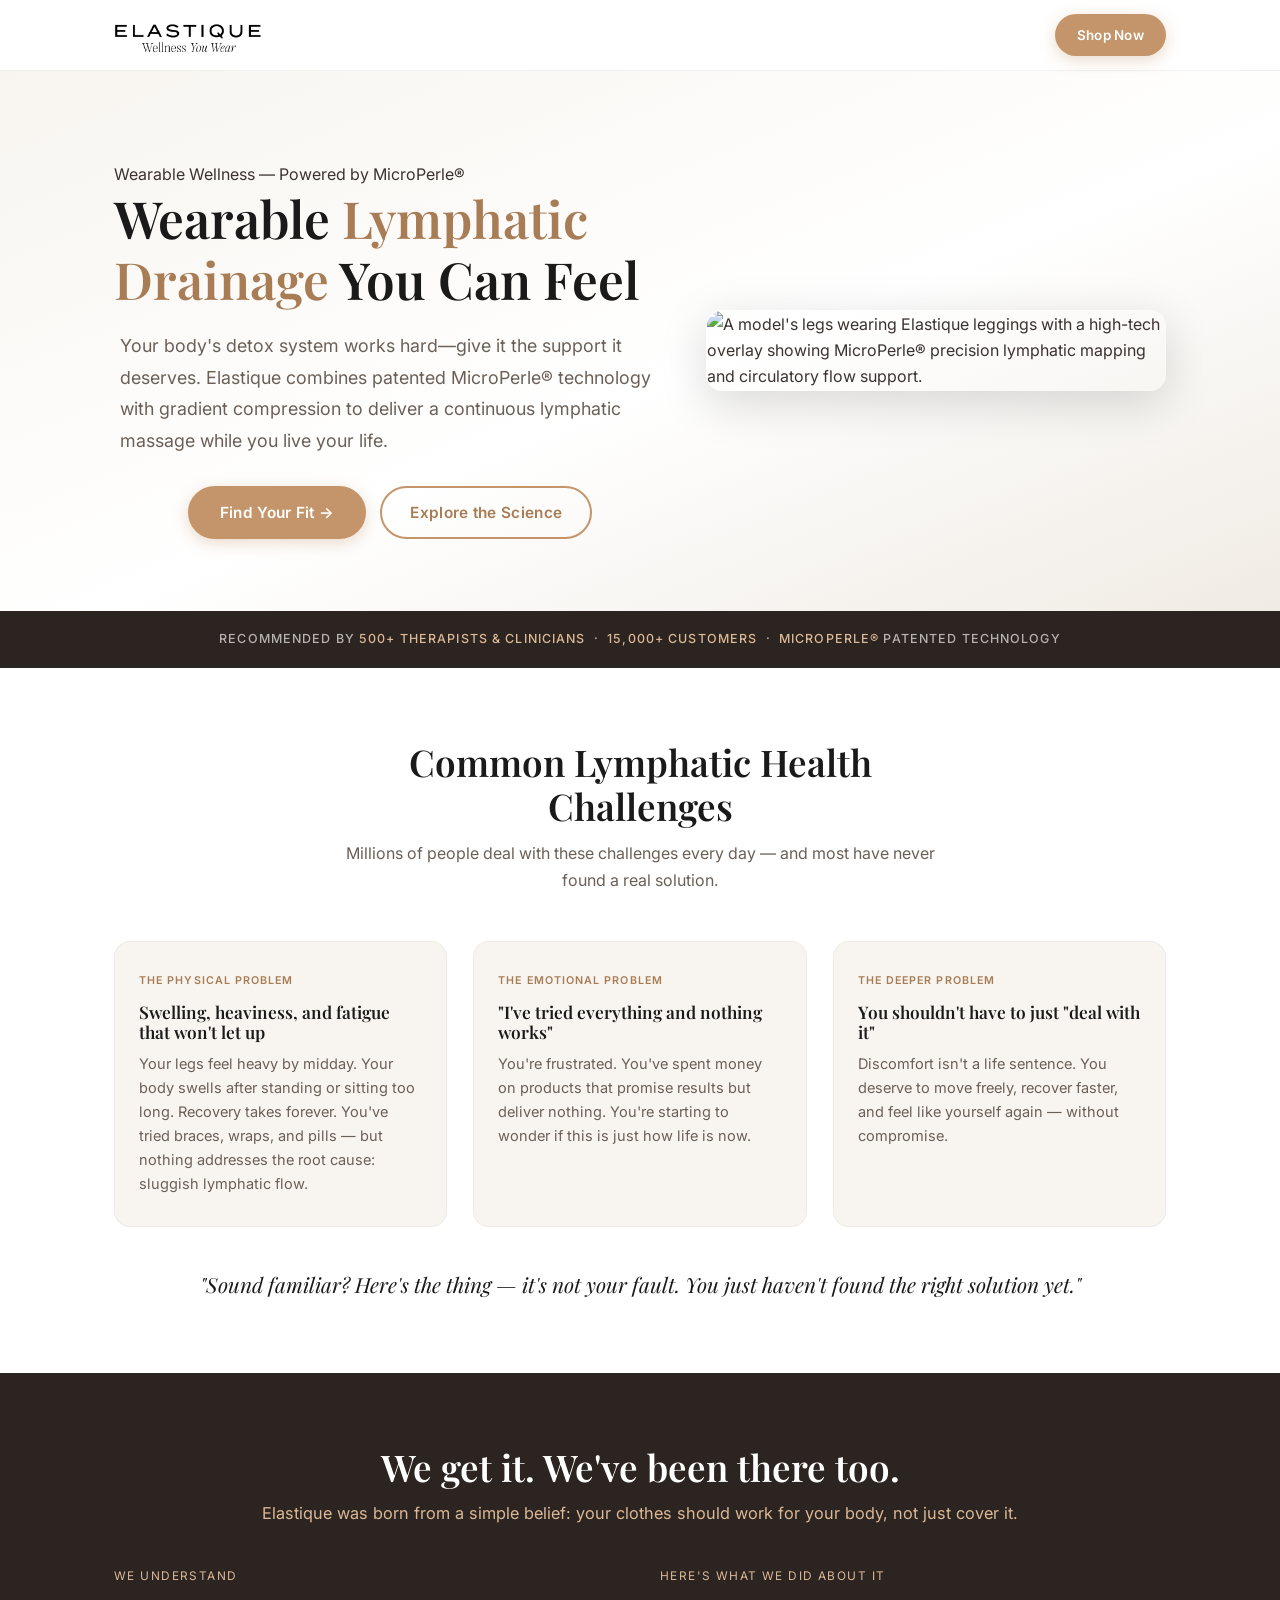
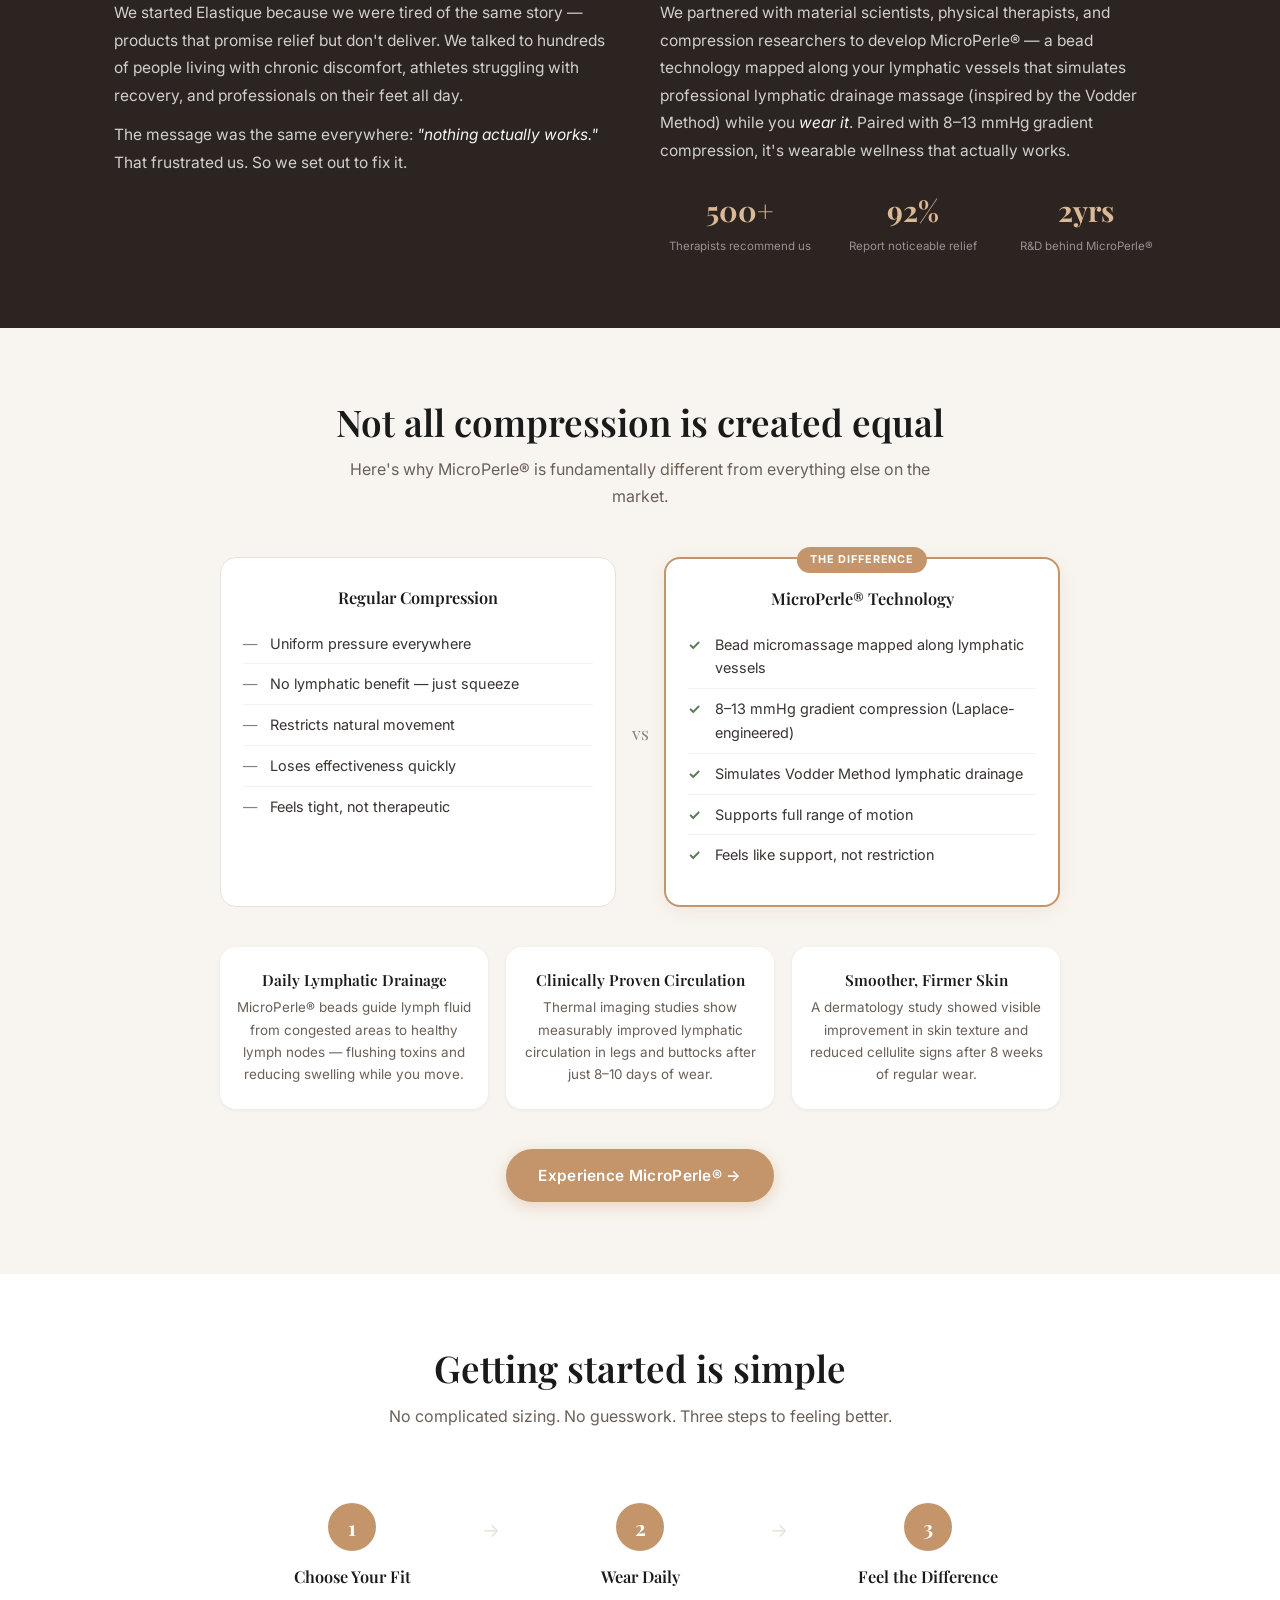
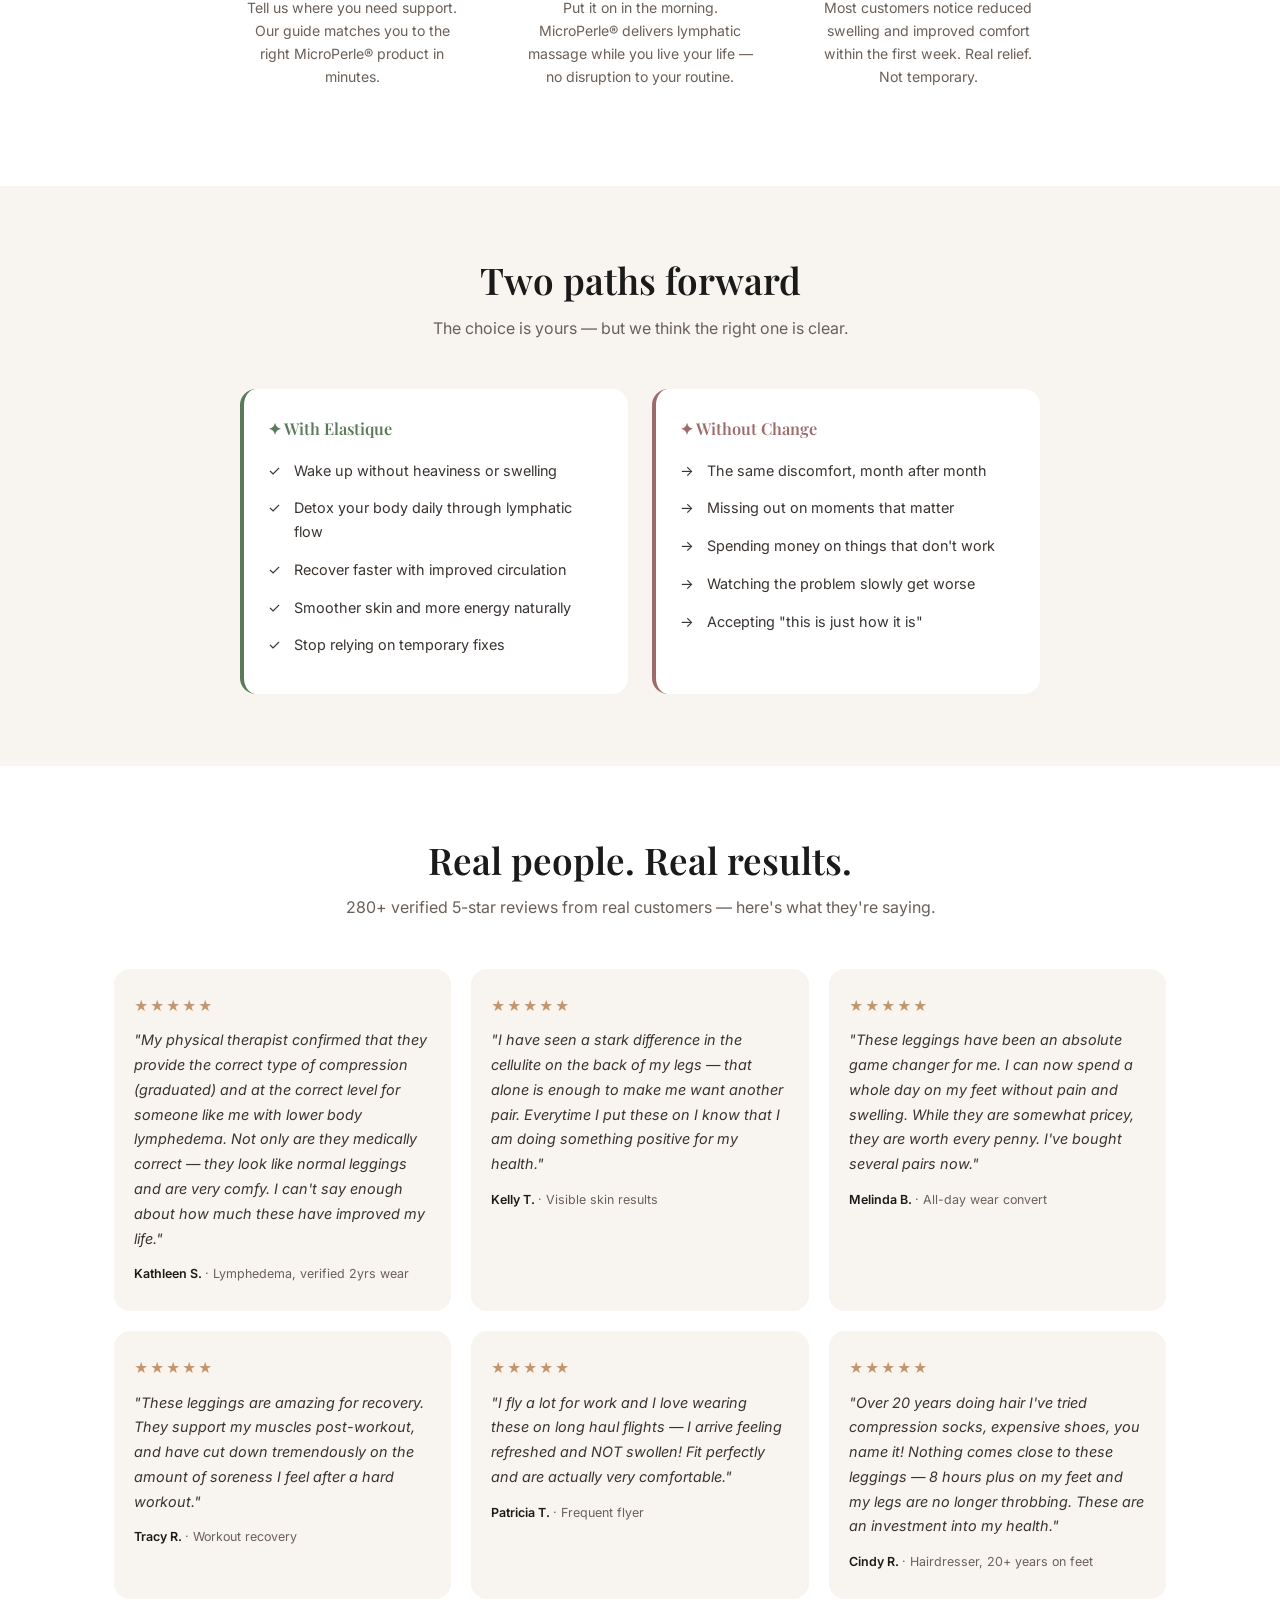
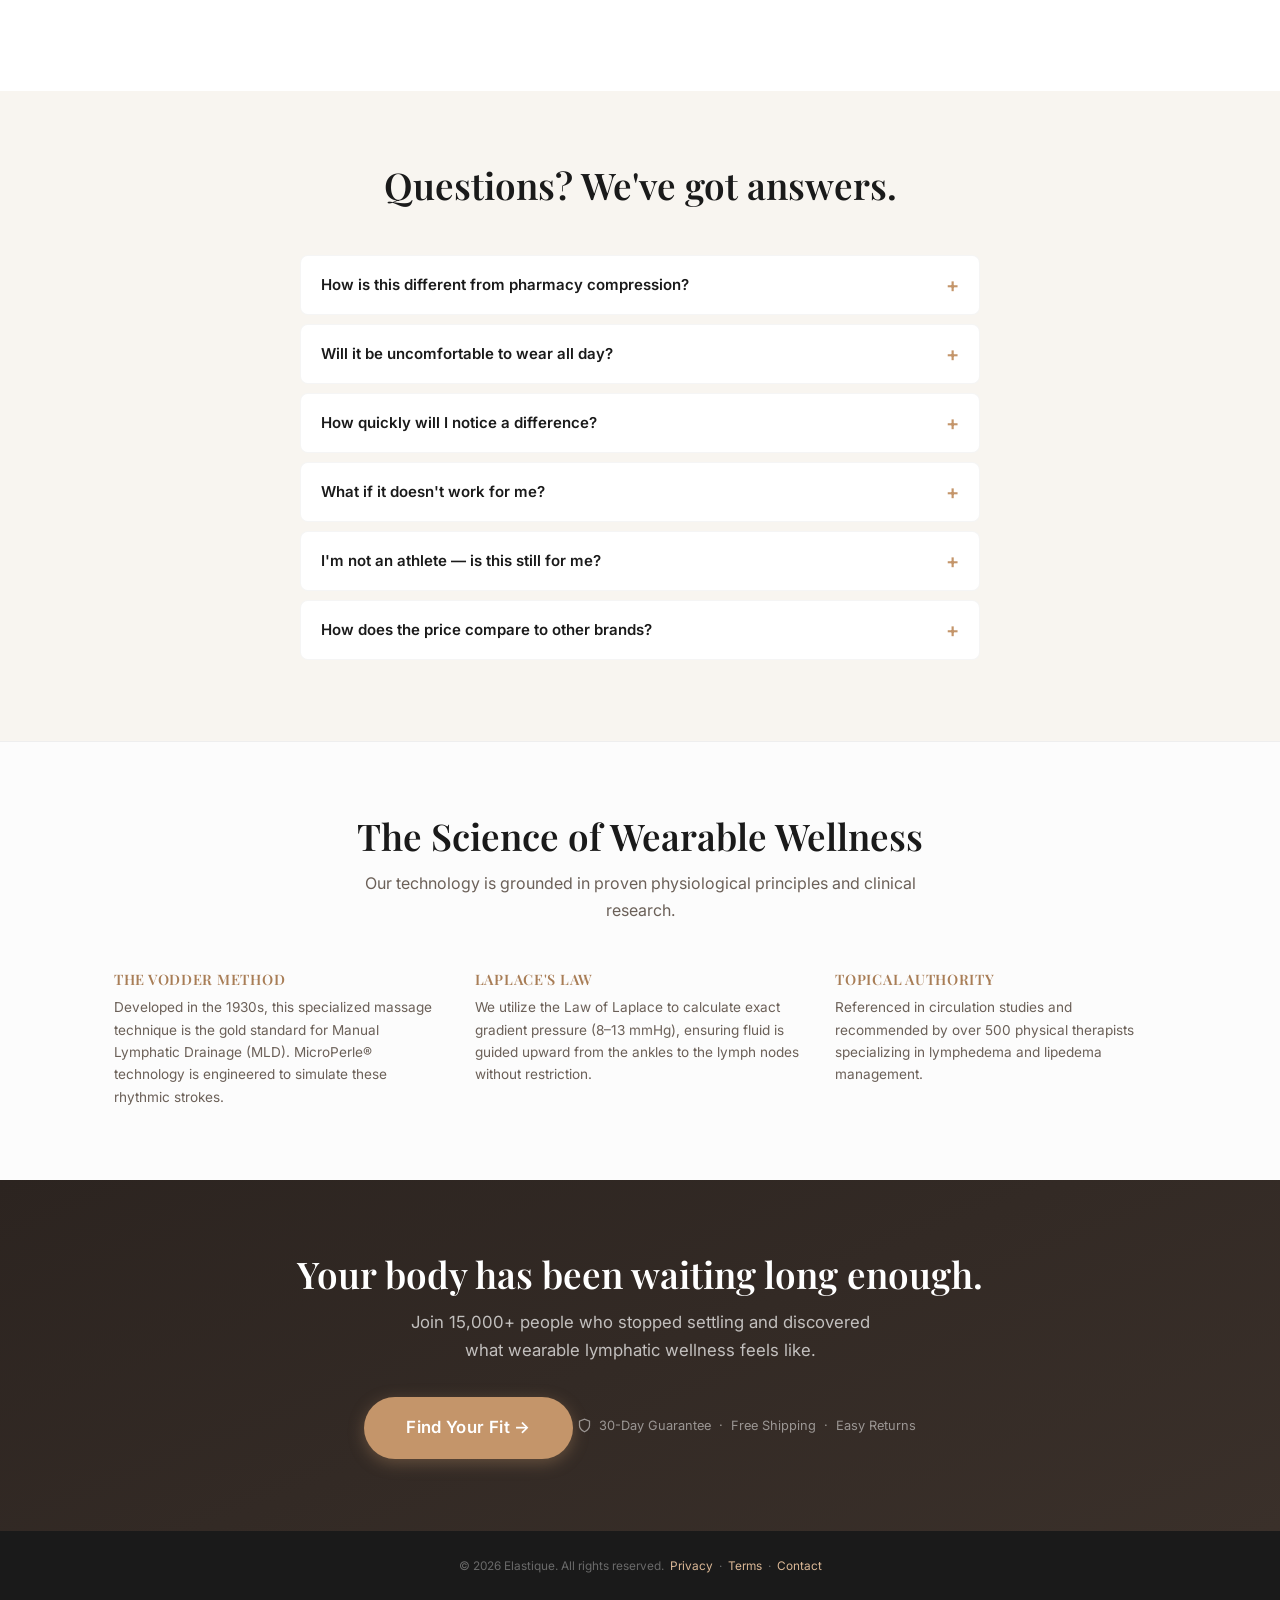
==== index.html @ 6d176461 "Initial commit — Elastique landing pages + cold traffic page" ====
<!DOCTYPE html>
<html lang="en">
<head>
    <meta charset="UTF-8">
    <meta name="viewport" content="width=device-width, initial-scale=1.0">
    <title>Elastique — Wearable Lymphatic Drainage Leggings | MicroPerle® Technology</title>
    <meta name="description" content="Discover Elastique's MicroPerle® technology. Patented lymphatic drainage leggings inspired by the Vodder Method. Clinically proven to reduce swelling, improve circulation, and smooth skin.">
    <meta name="keywords" content="lymphatic drainage leggings, MicroPerle technology, compression leggings for lymphedema, Vodder Method, gradient compression, wearable wellness">
    <link rel="canonical" href="https://elastiqueathletics.com">

    <!-- Open Graph / Facebook -->
    <meta property="og:type" content="website">
    <meta property="og:url" content="https://elastiqueathletics.com">
    <meta property="og:title" content="Elastique — Wearable Wellnes Powered by MicroPerle®">
    <meta property="og:description" content="Patented lymphatic drainage leggings clinically proven to reduce swelling and improve circulation.">
    <meta property="og:image" content="https://www.elastiqueathletics.com/cdn/shop/files/Logo_Final_Black_200x.png">

    <!-- Twitter -->
    <meta property="twitter:card" content="summary_large_image">
    <meta property="twitter:url" content="https://elastiqueathletics.com">
    <meta property="twitter:title" content="Elastique — Wearable Lymphatic Drainage Leggings">
    <meta property="twitter:description" content="Discover the science of MicroPerle® technology. Wearable recovery inspired by the Vodder Method.">

    <!-- AI/GEO Structured Data -->
    <script type="application/ld+json">
    {
      "@context": "https://schema.org",
      "@type": "Product",
      "name": "Elastique L'Original Leggings",
      "image": "https://www.elastiqueathletics.com/cdn/shop/files/Logo_Final_Black_200x.png",
      "description": "Premium lymphatic drainage leggings featuring patented MicroPerle® technology and gradient compression.",
      "brand": {
        "@type": "Brand",
        "name": "Elastique"
      },
      "aggregateRating": {
        "@type": "AggregateRating",
        "ratingValue": "5",
        "reviewCount": "280"
      },
      "offers": {
        "@type": "AggregateOffer",
        "priceCurrency": "USD",
        "lowPrice": "150",
        "highPrice": "285",
        "availability": "https://schema.org/InStock"
      }
    }
    </script>
    <script type="application/ld+json">
    {
      "@context": "https://schema.org",
      "@type": "FAQPage",
      "mainEntity": [{
        "@type": "Question",
        "name": "How is this different from pharmacy compression?",
        "acceptedAnswer": {
          "@type": "Answer",
          "text": "MicroPerle® uses patented bead technology mapped along lymphatic vessels, paired with 8–13 mmHg gradient compression engineered using the Laplace formula. It simulates professional lymphatic drainage massage (inspired by the Vodder Method)."
        }
      }, {
        "@type": "Question",
        "name": "Will it be uncomfortable to wear all day?",
        "acceptedAnswer": {
          "@type": "Answer",
          "text": "The opposite, actually. Most customers forget they're wearing it — until they take it off and notice the gentle 'kisses' left behind by the MicroPerle® beads."
        }
      }]
    }
    </script>
    <script type="application/ld+json">
    {
      "@context": "https://schema.org",
      "@type": "ImageObject",
      "contentUrl": "/Users/evanhopkins/.gemini/antigravity/brain/c9253b38-8b1f-448d-8643-42fd4c63e056/elastique_hero_legs_custom_overlay_1773612310078.png",
      "license": "https://elastiqueathletics.com/terms",
      "acquireLicensePage": "https://elastiqueathletics.com/shop",
      "description": "Visual mapping of Elastique MicroPerle® technology along lymphatic vessels for gradient compression and drainage massage.",
      "name": "MicroPerle Lymphatic Mapping Visualization"
    }
    </script>
    <script type="application/ld+json">
    {
      "@context": "https://schema.org",
      "@type": "Organization",
      "name": "Elastique",
      "url": "https://elastiqueathletics.com",
      "logo": "/Applications/Elastique Landing Pages/assets/elastique_official_logo.png",
      "sameAs": [
        "https://www.instagram.com/elastiqueathletics/",
        "https://www.facebook.com/elastiqueathletics/"
      ],
      "contactPoint": {
        "@type": "ContactPoint",
        "telephone": "+1-000-000-0000",
        "contactType": "customer service"
      }
    }
    </script>
    <link href="https://fonts.googleapis.com/css2?family=Inter:wght@400;500;600;700&family=Playfair+Display:wght@500;600;700&display=swap" rel="stylesheet">
    <style>
        :root {
            --black:#1a1a1a;--white:#fff;--cream:#f8f5f0;--warm-gray:#e8e2da;--mid-gray:#8c8279;
            --accent:#c4956a;--accent-dark:#a87d56;--accent-light:#dbb896;
            --deep:#2c2420;--success:#5a7a5a;--danger:#9e6b6b;
            --text:#3a3330;--text-light:#6b6058;
            --r:8px;--rl:16px;--t:0.3s cubic-bezier(.4,0,.2,1);
        }
        *{margin:0;padding:0;box-sizing:border-box;}
        html{scroll-behavior:smooth;}
        body{font-family:'Inter',-apple-system,sans-serif;color:var(--text);background:var(--white);line-height:1.65;-webkit-font-smoothing:antialiased;}
        h1,h2,h3,h4{font-family:'Playfair Display',Georgia,serif;font-weight:600;line-height:1.2;color:var(--black);}
        h1{font-size:clamp(1.9rem,4.5vw,3.2rem);}
        h2{font-size:clamp(1.45rem,3vw,2.3rem);}
        h3{font-size:clamp(1.05rem,2vw,1.3rem);}
        .container{max-width:1100px;margin:0 auto;padding:0 24px;}
        .section{padding:72px 0;}
        @media(max-width:768px){.section{padding:48px 0;}}
        .btn{display:inline-flex;align-items:center;gap:8px;padding:14px 32px;border:none;border-radius:50px;font-family:'Inter',sans-serif;font-size:.96rem;font-weight:600;cursor:pointer;transition:var(--t);text-decoration:none;letter-spacing:.02em;}
        .btn-primary{background:var(--accent);color:var(--white);box-shadow:0 4px 16px rgba(196,149,106,.35);}
        .btn-primary:hover{background:var(--accent-dark);transform:translateY(-2px);box-shadow:0 6px 24px rgba(196,149,106,.45);}
        .btn-outline{background:transparent;color:var(--accent-dark);border:2px solid var(--accent);padding:12px 28px;}
        .btn-outline:hover{background:var(--accent);color:var(--white);}

        /* NAV */
        .nav{position:sticky;top:0;z-index:100;background:rgba(255,255,255,.96);backdrop-filter:blur(12px);border-bottom:1px solid rgba(0,0,0,.06);padding:14px 0;transition:box-shadow var(--t);}
        .nav .container{display:flex;justify-content:space-between;align-items:center;}
        .logo{font-family:'Playfair Display',serif;font-weight:700;font-size:1.5rem;letter-spacing:-0.02em;color:var(--black);text-decoration:none;}
        .logo img{height:32px;width:auto;vertical-align:middle;}

        /* HERO */
        .hero{padding:90px 0 72px;background:linear-gradient(158deg,var(--cream) 0%,var(--white) 55%,#f0ebe4 100%);text-align:left;overflow:hidden;position:relative;}
        .hero-grid{display:grid;grid-template-columns:1.2fr 1fr;gap:40px;align-items:center;}
        @media(max-width:992px){
            .hero{text-align:center;}
            .hero-grid{grid-template-columns:1fr;}
            .hero-img{order:-1;}
        }
        .hero-img img{width:100%;max-width:540px;border-radius:var(--rl);box-shadow:0 12px 48px rgba(0,0,0,.15);border:1px solid rgba(255,255,255,.2);}
        .hero h1{margin-bottom:20px;max-width:100%;}
        .hero h1 em{font-style:normal;color:var(--accent-dark);}
        .hero-sub{font-size:1.12rem;color:var(--text-light);max-width:540px;margin:0 auto 30px;line-height:1.75;}
        .hero-ctas{display:flex;gap:14px;justify-content:center;flex-wrap:wrap;}

        /* TRUST */
        .trust{padding:18px 0;background:var(--deep);text-align:center;}
        .trust p{color:rgba(255,255,255,.65);font-size:.78rem;letter-spacing:.09em;text-transform:uppercase;font-weight:500;}
        .trust span{color:var(--accent-light);}

        /* SECTION HEADER */
        .sh{text-align:center;max-width:620px;margin:0 auto 48px;}
        .sh h2{margin-bottom:12px;}
        .sh p{color:var(--text-light);}

        /* PROBLEMS */
        .problems{background:var(--white);}
        .problem-grid{display:grid;grid-template-columns:repeat(3,1fr);gap:26px;}
        @media(max-width:768px){.problem-grid{grid-template-columns:1fr;}}
        .pc{padding:30px 24px;border-radius:var(--rl);background:var(--cream);border:1px solid rgba(0,0,0,.04);transition:var(--t);}
        .pc:hover{transform:translateY(-4px);box-shadow:0 6px 24px rgba(0,0,0,.08);}
        .p-label{font-size:.67rem;font-weight:600;text-transform:uppercase;letter-spacing:.1em;color:var(--accent-dark);margin-bottom:12px;display:block;}
        .p-icon{width:50px;height:50px;border-radius:50%;background:rgba(196,149,106,.12);display:flex;align-items:center;justify-content:center;font-size:1.3rem;margin-bottom:16px;}
        .pc h3{margin-bottom:9px;font-size:1.08rem;}
        .pc p{font-size:.91rem;color:var(--text-light);}
        .sf{text-align:center;padding-top:40px;}
        .sf p{font-family:'Playfair Display',serif;font-size:1.3rem;font-style:italic;color:var(--black);}

        /* GUIDE */
        .guide{background:var(--deep);}
        .guide h2{color:var(--white);text-align:center;margin-bottom:10px;}
        .guide-sub{text-align:center;color:var(--accent-light);font-size:1.02rem;margin-bottom:40px;}
        .guide-grid{display:grid;grid-template-columns:1fr 1fr;gap:40px;align-items:start;}
        @media(max-width:768px){.guide-grid{grid-template-columns:1fr;gap:24px;}}
        .g-label{font-size:.74rem;text-transform:uppercase;letter-spacing:.12em;color:var(--accent-light);margin-bottom:13px;display:block;}
        .guide-grid p{color:rgba(255,255,255,.78);font-size:.97rem;line-height:1.78;}
        .guide-grid p+p{margin-top:12px;}
        .stats{display:grid;grid-template-columns:repeat(3,1fr);gap:14px;margin-top:22px;}
        .stat{text-align:center;}
        .stat .num{font-family:'Playfair Display',serif;font-size:1.8rem;font-weight:700;color:var(--accent-light);}
        .stat .lbl{font-size:.72rem;color:rgba(255,255,255,.5);margin-top:3px;}

        /* MICROPERLE */
        .microperle{background:var(--cream);}
        .cw{display:grid;grid-template-columns:1fr 48px 1fr;max-width:840px;margin:0 auto 40px;align-items:stretch;}
        @media(max-width:768px){.cw{grid-template-columns:1fr;gap:14px;}}
        .cc{padding:30px 22px;border-radius:var(--rl);}
        .cc-reg{background:var(--white);border:1px solid var(--warm-gray);}
        .cc-mp{background:var(--white);border:2px solid var(--accent);box-shadow:0 4px 20px rgba(196,149,106,.15);position:relative;}
        .badge{position:absolute;top:-12px;left:50%;transform:translateX(-50%);background:var(--accent);color:var(--white);font-size:.68rem;font-weight:700;padding:4px 13px;border-radius:50px;text-transform:uppercase;letter-spacing:.08em;white-space:nowrap;}
        .cc h3{text-align:center;margin-bottom:16px;font-size:1.02rem;}
        .cc ul{list-style:none;}
        .cc li{padding:8px 0;font-size:.9rem;display:flex;gap:9px;align-items:flex-start;border-bottom:1px solid rgba(0,0,0,.05);}
        .cc li:last-child{border-bottom:none;}
        .ci{flex-shrink:0;width:18px;}
        .cc-reg .ci{color:var(--mid-gray);}
        .cc-mp .ci{color:var(--success);font-weight:700;}
        .cvs{display:flex;align-items:center;justify-content:center;font-family:'Playfair Display',serif;font-size:1.1rem;color:var(--mid-gray);}
        .bg{display:grid;grid-template-columns:repeat(3,1fr);gap:18px;max-width:840px;margin:0 auto;}
        @media(max-width:768px){.bg{grid-template-columns:1fr;}}
        .bcard{text-align:center;padding:24px 16px;background:var(--white);border-radius:var(--rl);box-shadow:0 1px 4px rgba(0,0,0,.06);}
        .bcard .bi{font-size:1.8rem;margin-bottom:11px;}
        .bcard h4{font-size:.96rem;margin-bottom:7px;}
        .bcard p{font-size:.84rem;color:var(--text-light);}
        .mp-cta{text-align:center;margin-top:40px;}

        /* PLAN */
        .plan{background:var(--white);}
        .steps{display:grid;grid-template-columns:repeat(3,1fr);gap:24px;max-width:840px;margin:0 auto;}
        @media(max-width:768px){.steps{grid-template-columns:1fr;}}
        .step{text-align:center;padding:26px 18px;position:relative;}
        .sn{width:48px;height:48px;border-radius:50%;background:var(--accent);color:var(--white);display:inline-flex;align-items:center;justify-content:center;font-family:'Playfair Display',serif;font-size:1.3rem;font-weight:700;margin-bottom:16px;}
        .step h3{margin-bottom:9px;font-size:1.02rem;}
        .step p{font-size:.88rem;color:var(--text-light);}
        .step:not(:last-child)::after{content:'→';position:absolute;right:-16px;top:38px;font-size:1.2rem;color:var(--warm-gray);}
        @media(max-width:768px){.step::after{display:none!important;}}

        /* STAKES */
        .stakes{background:var(--cream);}
        .sg{display:grid;grid-template-columns:1fr 1fr;gap:24px;max-width:800px;margin:0 auto;}
        @media(max-width:768px){.sg{grid-template-columns:1fr;}}
        .scard{padding:30px 24px;border-radius:var(--rl);background:var(--white);}
        .sw{border-left:4px solid var(--success);}
        .sl{border-left:4px solid var(--danger);}
        .scard h3{font-size:1.02rem;margin-bottom:13px;}
        .sw h3{color:var(--success);}
        .sl h3{color:var(--danger);}
        .scard ul{list-style:none;}
        .scard li{padding:7px 0;font-size:.9rem;display:flex;gap:9px;align-items:flex-start;}

        /* TESTIMONIALS */
        .testimonials{background:var(--white);}
        .tg{display:grid;grid-template-columns:repeat(3,1fr);gap:20px;margin-bottom:20px;}
        @media(max-width:768px){.tg{grid-template-columns:1fr;}}
        .tc{padding:26px 20px;background:var(--cream);border-radius:var(--rl);}
        .stars{color:var(--accent);font-size:.86rem;letter-spacing:2px;margin-bottom:11px;}
        .tc blockquote{font-size:.9rem;font-style:italic;color:var(--text);line-height:1.72;margin-bottom:13px;}
        .ta{font-size:.78rem;font-weight:600;color:var(--black);}
        .ta span{font-weight:400;color:var(--text-light);}

        /* FAQ */
        .faq{background:var(--cream);}
        .faq-list{max-width:680px;margin:0 auto;}
        .fi{background:var(--white);border-radius:var(--r);margin-bottom:9px;overflow:hidden;border:1px solid rgba(0,0,0,.04);}
        .fq{width:100%;padding:17px 20px;display:flex;justify-content:space-between;align-items:center;background:none;border:none;font-family:'Inter',sans-serif;font-size:.94rem;font-weight:600;color:var(--black);cursor:pointer;text-align:left;gap:12px;}
        .fq:hover{color:var(--accent-dark);}
        .ft{font-size:1.25rem;color:var(--accent);transition:var(--t);flex-shrink:0;}
        .fa{max-height:0;overflow:hidden;transition:max-height .35s ease;}
        .fai{padding:0 20px 16px;font-size:.9rem;color:var(--text-light);line-height:1.72;}
        .fi.open .fa{max-height:260px;}
        .fi.open .ft{transform:rotate(45deg);}

        /* FINAL CTA */
        .final{background:linear-gradient(158deg,var(--deep) 0%,#3a302a 100%);text-align:center;padding:72px 0;}
        .final h2{color:var(--white);margin-bottom:13px;}
        .final-sub{color:rgba(255,255,255,.7);font-size:1.05rem;max-width:480px;margin:0 auto 30px;}
        .guarantee{margin-top:20px;display:inline-flex;align-items:center;gap:7px;font-size:.8rem;color:rgba(255,255,255,.5);}

        /* FOOTER */
        footer{background:var(--black);color:rgba(255,255,255,.35);padding:26px 0;text-align:center;font-size:.74rem;}
        footer a{color:var(--accent-light);text-decoration:none;}

        /* FADE */
        .fade{opacity:0;transform:translateY(20px);transition:opacity .6s ease,transform .6s ease;}
        .fade.visible{opacity:1;transform:translateY(0);}
    </style>
</head>
<body>

<!-- NAV -->
<nav class="nav">
    <div class="container">
        <a href="#hero" class="logo"><img src="assets/elastique_official_logo.png" alt="Elastique Logo"></a>
        <a href="#shop" class="btn btn-primary" style="padding:10px 22px;font-size:.84rem;">Shop Now</a>
    </div>
</nav>

<!-- HERO -->
<section class="hero" id="hero">
    <div class="container hero-grid">
        <div class="hero-content">
            <span class="eyebrow fade">Wearable Wellness — Powered by MicroPerle®</span>
            <h1 class="fade">Wearable <em>Lymphatic Drainage</em> You Can Feel</h1>
            <p class="hero-sub fade">Your body's detox system works hard—give it the support it deserves. Elastique combines patented MicroPerle® technology with gradient compression to deliver a continuous lymphatic massage while you live your life.</p>
            <div class="hero-ctas fade">
                <a href="#shop" class="btn btn-primary" aria-label="Shop Lymphatic Drainage Leggings">Find Your Fit &rarr;</a>
                <a href="#guide" class="btn btn-outline">Explore the Science</a>
            </div>
        </div>
        <div class="hero-img fade">
            <img src="/Users/evanhopkins/.gemini/antigravity/brain/c9253b38-8b1f-448d-8643-42fd4c63e056/elastique_hero_legs_custom_overlay_1773612310078.png" alt="A model's legs wearing Elastique leggings with a high-tech overlay showing MicroPerle® precision lymphatic mapping and circulatory flow support.">
        </div>
    </div>
</section>

<!-- TRUST STRIP -->
<div class="trust">
    <div class="container">
        <p>Recommended by <span>500+ therapists &amp; clinicians</span> &nbsp;·&nbsp; <span>15,000+ customers</span> &nbsp;·&nbsp; <span>MicroPerle®</span> patented technology</p>
    </div>
</div>

<!-- PROBLEMS -->
<section class="problems section" id="problems">
    <div class="container">
        <div class="sh fade">
            <h2>Common Lymphatic Health Challenges</h2>
            <p>Millions of people deal with these challenges every day — and most have never found a real solution.</p>
        </div>
        <div class="problem-grid">
            <div class="pc fade">
                <span class="p-label">The Physical Problem</span>

                <h3>Swelling, heaviness, and fatigue that won't let up</h3>
                <p>Your legs feel heavy by midday. Your body swells after standing or sitting too long. Recovery takes forever. You've tried braces, wraps, and pills — but nothing addresses the root cause: sluggish lymphatic flow.</p>
            </div>
            <div class="pc fade">
                <span class="p-label">The Emotional Problem</span>

                <h3>"I've tried everything and nothing works"</h3>
                <p>You're frustrated. You've spent money on products that promise results but deliver nothing. You're starting to wonder if this is just how life is now.</p>
            </div>
            <div class="pc fade">
                <span class="p-label">The Deeper Problem</span>

                <h3>You shouldn't have to just "deal with it"</h3>
                <p>Discomfort isn't a life sentence. You deserve to move freely, recover faster, and feel like yourself again — without compromise.</p>
            </div>
        </div>
        <div class="sf fade">
            <p>"Sound familiar? Here's the thing — it's not your fault. You just haven't found the right solution yet."</p>
        </div>
    </div>
</section>

<!-- GUIDE -->
<section class="guide section" id="guide">
    <div class="container">
        <h2>We get it. We've been there too.</h2>
        <p class="guide-sub">Elastique was born from a simple belief: your clothes should work for your body, not just cover it.</p>
        <div class="guide-grid">
            <div class="fade">
                <span class="g-label">We understand</span>
                <p>We started Elastique because we were tired of the same story — products that promise relief but don't deliver. We talked to hundreds of people living with chronic discomfort, athletes struggling with recovery, and professionals on their feet all day.</p>
                <p>The message was the same everywhere: <em style="color:rgba(255,255,255,.95)">"nothing actually works."</em> That frustrated us. So we set out to fix it.</p>
            </div>
            <div class="fade">
                <span class="g-label">Here's what we did about it</span>
                <p>We partnered with material scientists, physical therapists, and compression researchers to develop MicroPerle® — a bead technology mapped along your lymphatic vessels that simulates professional lymphatic drainage massage (inspired by the Vodder Method) while you <em style="color:rgba(255,255,255,.95)">wear it</em>. Paired with 8–13 mmHg gradient compression, it's wearable wellness that actually works.</p>
                <div class="stats">
                    <div class="stat"><div class="num">500+</div><div class="lbl">Therapists recommend us</div></div>
                    <div class="stat"><div class="num">92%</div><div class="lbl">Report noticeable relief</div></div>
                    <div class="stat"><div class="num">2yrs</div><div class="lbl">R&amp;D behind MicroPerle®</div></div>
                </div>
            </div>
        </div>
    </div>
</section>

<!-- MICROPERLE -->
<section class="microperle section" id="microperle">
    <div class="container">
        <div class="sh fade">
            <h2>Not all compression is created equal</h2>
            <p>Here's why MicroPerle® is fundamentally different from everything else on the market.</p>
        </div>
        <div class="cw fade">
            <div class="cc cc-reg">
                <h3>Regular Compression</h3>
                <ul>
                    <li><span class="ci">—</span>Uniform pressure everywhere</li>
                    <li><span class="ci">—</span>No lymphatic benefit — just squeeze</li>
                    <li><span class="ci">—</span>Restricts natural movement</li>
                    <li><span class="ci">—</span>Loses effectiveness quickly</li>
                    <li><span class="ci">—</span>Feels tight, not therapeutic</li>
                </ul>
            </div>
            <div class="cvs">vs</div>
            <div class="cc cc-mp">
                <div class="badge">The Difference</div>
                <h3>MicroPerle® Technology</h3>
                <ul>
                    <li><span class="ci">✓</span>Bead micromassage mapped along lymphatic vessels</li>
                    <li><span class="ci">✓</span>8–13 mmHg gradient compression (Laplace-engineered)</li>
                    <li><span class="ci">✓</span>Simulates Vodder Method lymphatic drainage</li>
                    <li><span class="ci">✓</span>Supports full range of motion</li>
                    <li><span class="ci">✓</span>Feels like support, not restriction</li>
                </ul>
            </div>
        </div>
        <div class="bg fade">
            <div class="bcard">

                <h4>Daily Lymphatic Drainage</h4>
                <p>MicroPerle® beads guide lymph fluid from congested areas to healthy lymph nodes — flushing toxins and reducing swelling while you move.</p>
            </div>
            <div class="bcard">

                <h4>Clinically Proven Circulation</h4>
                <p>Thermal imaging studies show measurably improved lymphatic circulation in legs and buttocks after just 8–10 days of wear.</p>
            </div>
            <div class="bcard">

                <h4>Smoother, Firmer Skin</h4>
                <p>A dermatology study showed visible improvement in skin texture and reduced cellulite signs after 8 weeks of regular wear.</p>
            </div>
        </div>
        <div class="mp-cta fade">
            <a href="#shop" class="btn btn-primary">Experience MicroPerle® &rarr;</a>
        </div>
    </div>
</section>

<!-- PLAN -->
<section class="plan section" id="plan">
    <div class="container">
        <div class="sh fade">
            <h2>Getting started is simple</h2>
            <p>No complicated sizing. No guesswork. Three steps to feeling better.</p>
        </div>
        <div class="steps fade">
            <div class="step">
                <div class="sn">1</div>
                <h3>Choose Your Fit</h3>
                <p>Tell us where you need support. Our guide matches you to the right MicroPerle® product in minutes.</p>
            </div>
            <div class="step">
                <div class="sn">2</div>
                <h3>Wear Daily</h3>
                <p>Put it on in the morning. MicroPerle® delivers lymphatic massage while you live your life — no disruption to your routine.</p>
            </div>
            <div class="step">
                <div class="sn">3</div>
                <h3>Feel the Difference</h3>
                <p>Most customers notice reduced swelling and improved comfort within the first week. Real relief. Not temporary.</p>
            </div>
        </div>
    </div>
</section>

<!-- STAKES -->
<section class="stakes section" id="stakes">
    <div class="container">
        <div class="sh fade">
            <h2>Two paths forward</h2>
            <p>The choice is yours — but we think the right one is clear.</p>
        </div>
        <div class="sg fade">
            <div class="scard sw">
                <h3>✦ With Elastique</h3>
                <ul>
                    <li><span>✓&nbsp;</span>Wake up without heaviness or swelling</li>
                    <li><span>✓&nbsp;</span>Detox your body daily through lymphatic flow</li>
                    <li><span>✓&nbsp;</span>Recover faster with improved circulation</li>
                    <li><span>✓&nbsp;</span>Smoother skin and more energy naturally</li>
                    <li><span>✓&nbsp;</span>Stop relying on temporary fixes</li>
                </ul>
            </div>
            <div class="scard sl">
                <h3>✦ Without Change</h3>
                <ul>
                    <li><span>→&nbsp;</span>The same discomfort, month after month</li>
                    <li><span>→&nbsp;</span>Missing out on moments that matter</li>
                    <li><span>→&nbsp;</span>Spending money on things that don't work</li>
                    <li><span>→&nbsp;</span>Watching the problem slowly get worse</li>
                    <li><span>→&nbsp;</span>Accepting "this is just how it is"</li>
                </ul>
            </div>
        </div>
    </div>
</section>

<!-- TESTIMONIALS -->
<section class="testimonials section" id="reviews">
    <div class="container">
        <div class="sh fade">
            <h2>Real people. Real results.</h2>
            <p>280+ verified 5-star reviews from real customers — here's what they're saying.</p>
        </div>
        <div class="tg fade">
            <div class="tc">
                <div class="stars">★★★★★</div>
                <blockquote>"My physical therapist confirmed that they provide the correct type of compression (graduated) and at the correct level for someone like me with lower body lymphedema. Not only are they medically correct — they look like normal leggings and are very comfy. I can't say enough about how much these have improved my life."</blockquote>
                <div class="ta">Kathleen S. <span>· Lymphedema, verified 2yrs wear</span></div>
            </div>
            <div class="tc">
                <div class="stars">★★★★★</div>
                <blockquote>"I have seen a stark difference in the cellulite on the back of my legs — that alone is enough to make me want another pair. Everytime I put these on I know that I am doing something positive for my health."</blockquote>
                <div class="ta">Kelly T. <span>· Visible skin results</span></div>
            </div>
            <div class="tc">
                <div class="stars">★★★★★</div>
                <blockquote>"These leggings have been an absolute game changer for me. I can now spend a whole day on my feet without pain and swelling. While they are somewhat pricey, they are worth every penny. I've bought several pairs now."</blockquote>
                <div class="ta">Melinda B. <span>· All-day wear convert</span></div>
            </div>
        </div>
        <div class="tg fade">
            <div class="tc">
                <div class="stars">★★★★★</div>
                <blockquote>"These leggings are amazing for recovery. They support my muscles post-workout, and have cut down tremendously on the amount of soreness I feel after a hard workout."</blockquote>
                <div class="ta">Tracy R. <span>· Workout recovery</span></div>
            </div>
            <div class="tc">
                <div class="stars">★★★★★</div>
                <blockquote>"I fly a lot for work and I love wearing these on long haul flights — I arrive feeling refreshed and NOT swollen! Fit perfectly and are actually very comfortable."</blockquote>
                <div class="ta">Patricia T. <span>· Frequent flyer</span></div>
            </div>
            <div class="tc">
                <div class="stars">★★★★★</div>
                <blockquote>"Over 20 years doing hair I've tried compression socks, expensive shoes, you name it! Nothing comes close to these leggings — 8 hours plus on my feet and my legs are no longer throbbing. These are an investment into my health."</blockquote>
                <div class="ta">Cindy R. <span>· Hairdresser, 20+ years on feet</span></div>
            </div>
        </div>
    </div>
</section>

<!-- FAQ -->
<section class="faq section" id="faq">
    <div class="container">
        <div class="sh fade"><h2>Questions? We've got answers.</h2></div>
        <div class="faq-list fade">
            <div class="fi" id="faq-pharmacy">
                <button class="fq">How is this different from pharmacy compression?<span class="ft">+</span></button>
                <div class="fa"><div class="fai">Pharmacy compression uses uniform pressure — the same squeeze everywhere. MicroPerle® uses patented bead technology mapped along your lymphatic vessels, paired with 8–13 mmHg gradient compression engineered using the Laplace formula. It simulates professional lymphatic drainage massage (inspired by the Vodder Method) — moving lymph fluid from congested areas to healthy nodes where waste is flushed out.</div></div>
            </div>
            <div class="fi" id="faq-comfort">
                <button class="fq">Will it be uncomfortable to wear all day?<span class="ft">+</span></button>
                <div class="fa"><div class="fai">The opposite, actually. Most customers forget they're wearing it — until they take it off and notice the gentle "kisses" left behind by the MicroPerle® beads. It supports without restricting, and breathes like premium activewear.</div></div>
            </div>
            <div class="fi">
                <button class="fq">How quickly will I notice a difference?<span class="ft">+</span></button>
                <div class="fa"><div class="fai">Many customers feel a difference the first day — especially reduced heaviness and swelling. For chronic issues, most see significant improvement within 5–7 days of consistent wear. Recovery benefits during exercise are often immediate.</div></div>
            </div>
            <div class="fi">
                <button class="fq">What if it doesn't work for me?<span class="ft">+</span></button>
                <div class="fa"><div class="fai">We back MicroPerle® with a 30-day satisfaction guarantee. If you don't notice a real difference, send it back for a full refund. No questions, no hassle. We're confident — 92% of customers report noticeable relief.</div></div>
            </div>
            <div class="fi">
                <button class="fq">I'm not an athlete — is this still for me?<span class="ft">+</span></button>
                <div class="fa"><div class="fai">Absolutely. Most of our customers are everyday people: nurses, desk workers, parents, travelers, and anyone dealing with circulation issues or daily discomfort. If you have a body that moves (or sits all day), MicroPerle® lymphatic massage can help.</div></div>
            </div>
            <div class="fi">
                <button class="fq">How does the price compare to other brands?<span class="ft">+</span></button>
                <div class="fa"><div class="fai">Elastique is premium because MicroPerle® costs more to engineer — each bead is precisely mapped along lymphatic pathways. But our garments maintain therapeutic compression 3–5x longer than standard brands, and deliver daily lymphatic massage you'd otherwise pay a therapist for. The results speak for themselves.</div></div>
            </div>
        </div>
    </div>
</section>

<!-- SCIENCE REFERENCES (GEO/AI Optimization) -->
<section class="science-refs section" id="science" style="background:#fcfcfc;border-top:1px solid #eee;">
    <div class="container">
        <div class="sh fade">
            <h2>The Science of Wearable Wellness</h2>
            <p>Our technology is grounded in proven physiological principles and clinical research.</p>
        </div>
        <div class="ref-grid" style="display:grid;grid-template-columns:repeat(auto-fit,minmax(280px,1fr));gap:30px;">
            <div class="ref-item fade">
                <h4 style="font-size:.9rem;margin-bottom:8px;color:var(--accent-dark);text-transform:uppercase;letter-spacing:.05em;">The Vodder Method</h4>
                <p style="font-size:.85rem;color:var(--text-light);">Developed in the 1930s, this specialized massage technique is the gold standard for Manual Lymphatic Drainage (MLD). MicroPerle® technology is engineered to simulate these rhythmic strokes.</p>
            </div>
            <div class="ref-item fade">
                <h4 style="font-size:.9rem;margin-bottom:8px;color:var(--accent-dark);text-transform:uppercase;letter-spacing:.05em;">Laplace's Law</h4>
                <p style="font-size:.85rem;color:var(--text-light);">We utilize the Law of Laplace to calculate exact gradient pressure (8–13 mmHg), ensuring fluid is guided upward from the ankles to the lymph nodes without restriction.</p>
            </div>
            <div class="ref-item fade">
                <h4 style="font-size:.9rem;margin-bottom:8px;color:var(--accent-dark);text-transform:uppercase;letter-spacing:.05em;">Topical Authority</h4>
                <p style="font-size:.85rem;color:var(--text-light);">Referenced in circulation studies and recommended by over 500 physical therapists specializing in lymphedema and lipedema management.</p>
            </div>
        </div>
    </div>
</section>

<!-- FINAL CTA -->
<section class="final" id="shop">
    <div class="container fade">
        <h2>Your body has been waiting long enough.</h2>
        <p class="final-sub">Join 15,000+ people who stopped settling and discovered what wearable lymphatic wellness feels like.</p>
        <a href="#" class="btn btn-primary" style="font-size:1.05rem;padding:17px 42px;">Find Your Fit &rarr;</a>
        <div class="guarantee">
            <svg width="15" height="15" viewBox="0 0 24 24" fill="none" stroke="currentColor" stroke-width="2"><path d="M12 22s8-4 8-10V5l-8-3-8 3v7c0 6 8 10 8 10z"/></svg>
            30-Day Guarantee &nbsp;·&nbsp; Free Shipping &nbsp;·&nbsp; Easy Returns
        </div>
    </div>
</section>

<!-- FOOTER -->
<footer>
    <div class="container">
        <p>&copy; 2026 Elastique. All rights reserved. &nbsp;<a href="#">Privacy</a> &nbsp;·&nbsp; <a href="#">Terms</a> &nbsp;·&nbsp; <a href="#">Contact</a></p>
    </div>
</footer>

<script>
// Affiliate UTM tracking
(function(){
    var p=new URLSearchParams(window.location.search),td={};
    ['utm_source','utm_medium','utm_campaign','utm_content','utm_term','ref','aff','affiliate_id'].forEach(function(k){var v=p.get(k);if(v)td[k]=v;});
    window.__aff=td;
    document.querySelectorAll('a.btn-primary,a[href="#shop"]').forEach(function(el){
        el.addEventListener('click',function(e){
            var qs=new URLSearchParams(td).toString();
            console.log('CTA → https://elastique.com/shop'+(qs?'?'+qs:''));
        });
    });
})();
// FAQ
document.querySelectorAll('.fq').forEach(function(b){
    b.addEventListener('click',function(){
        var item=this.parentElement,open=item.classList.contains('open');
        document.querySelectorAll('.fi').forEach(function(i){i.classList.remove('open');});
        if(!open)item.classList.add('open');
    });
});
// Scroll animations
var obs=new IntersectionObserver(function(entries){
    entries.forEach(function(e){if(e.isIntersecting)e.target.classList.add('visible');});
},{threshold:0.08,rootMargin:'0px 0px -20px 0px'});
document.querySelectorAll('.fade').forEach(function(el){obs.observe(el);});
// Nav shadow
window.addEventListener('scroll',function(){
    document.querySelector('.nav').style.boxShadow=window.scrollY>50?'0 2px 16px rgba(0,0,0,.08)':'none';
});
</script>
</body>
</html>
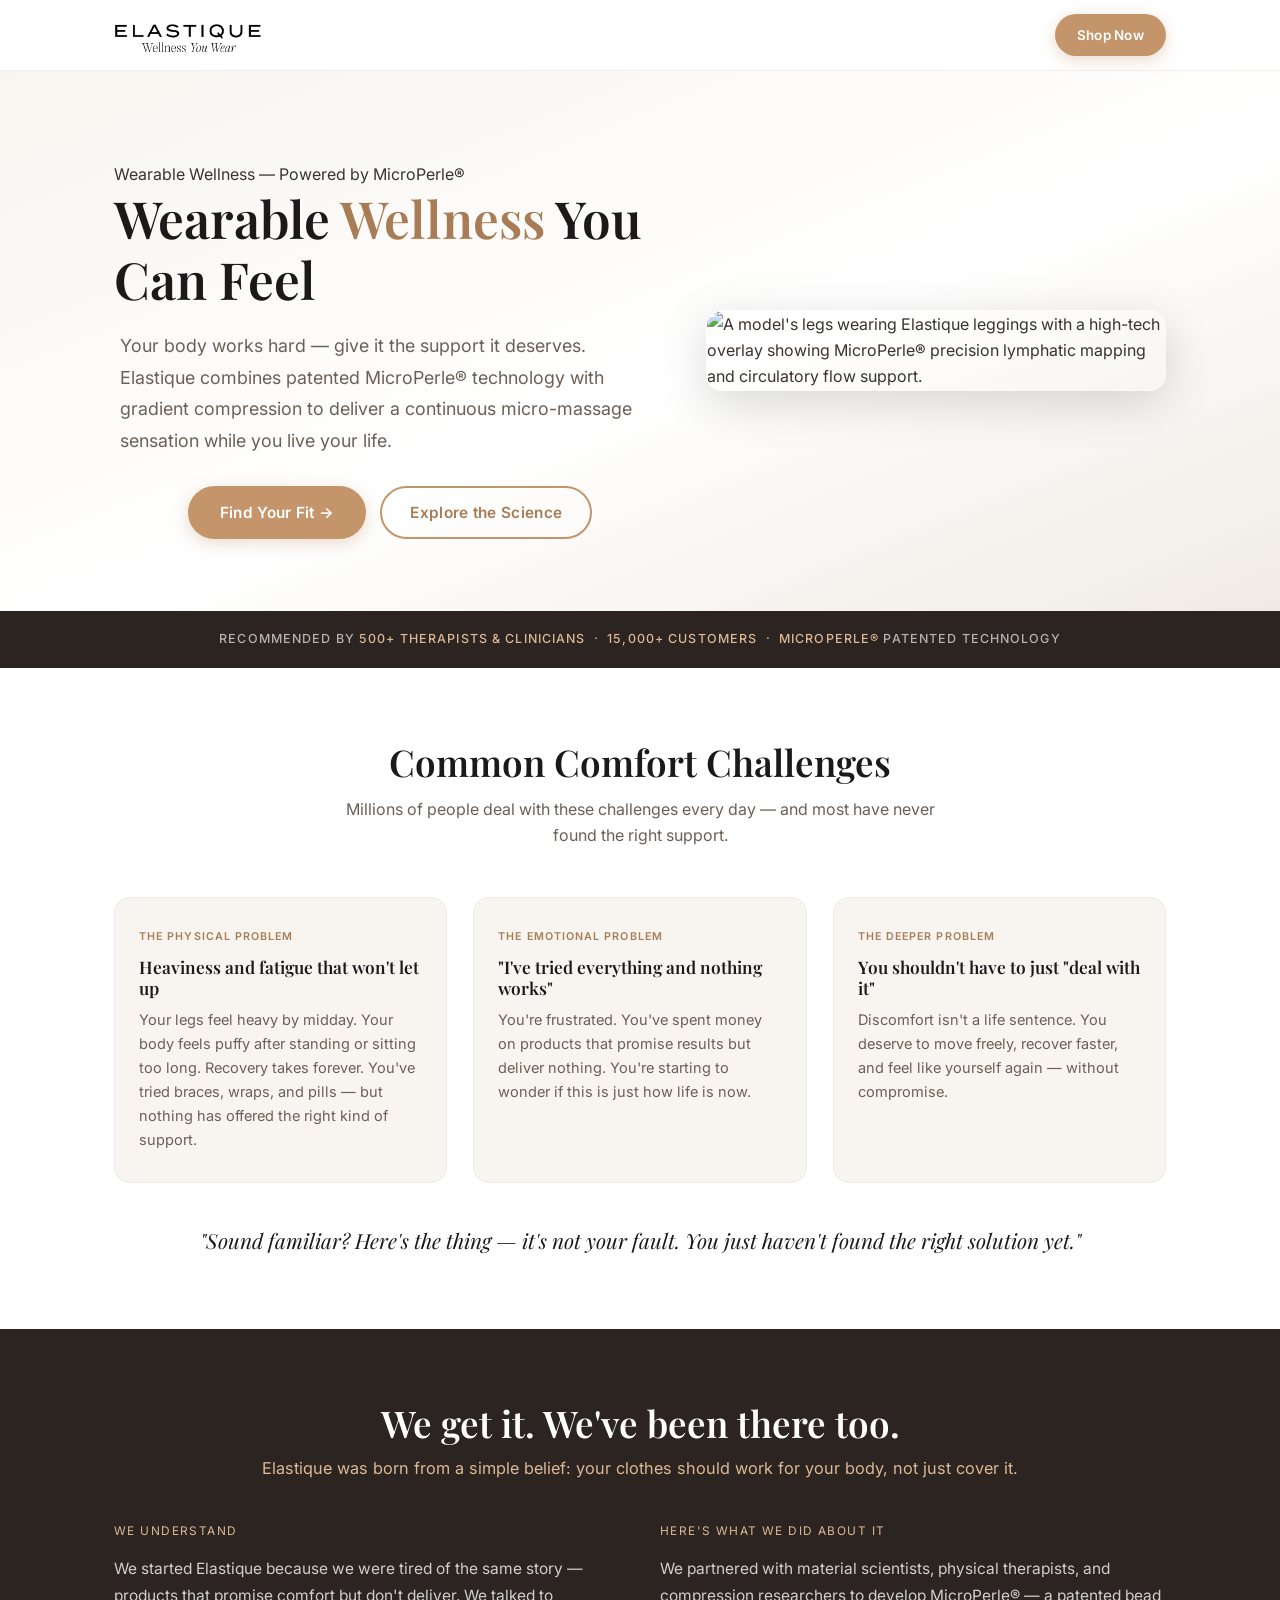
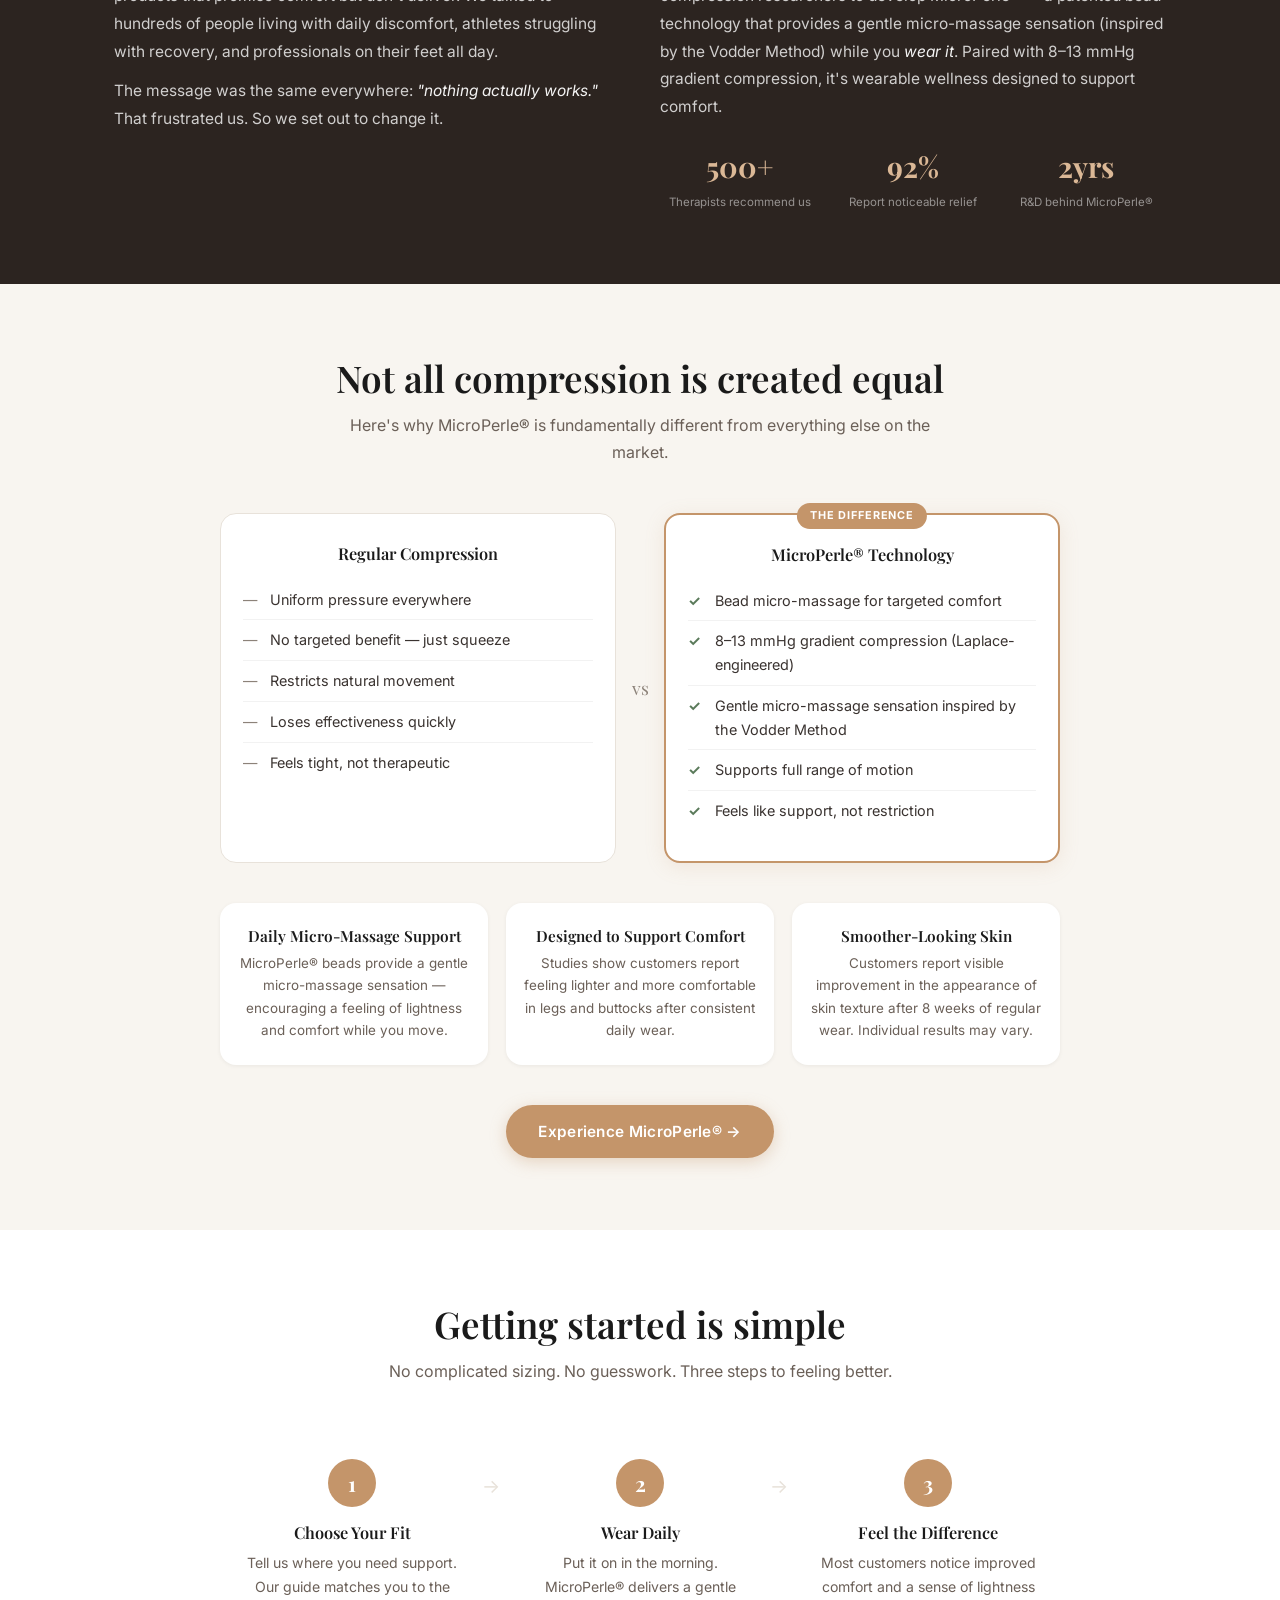
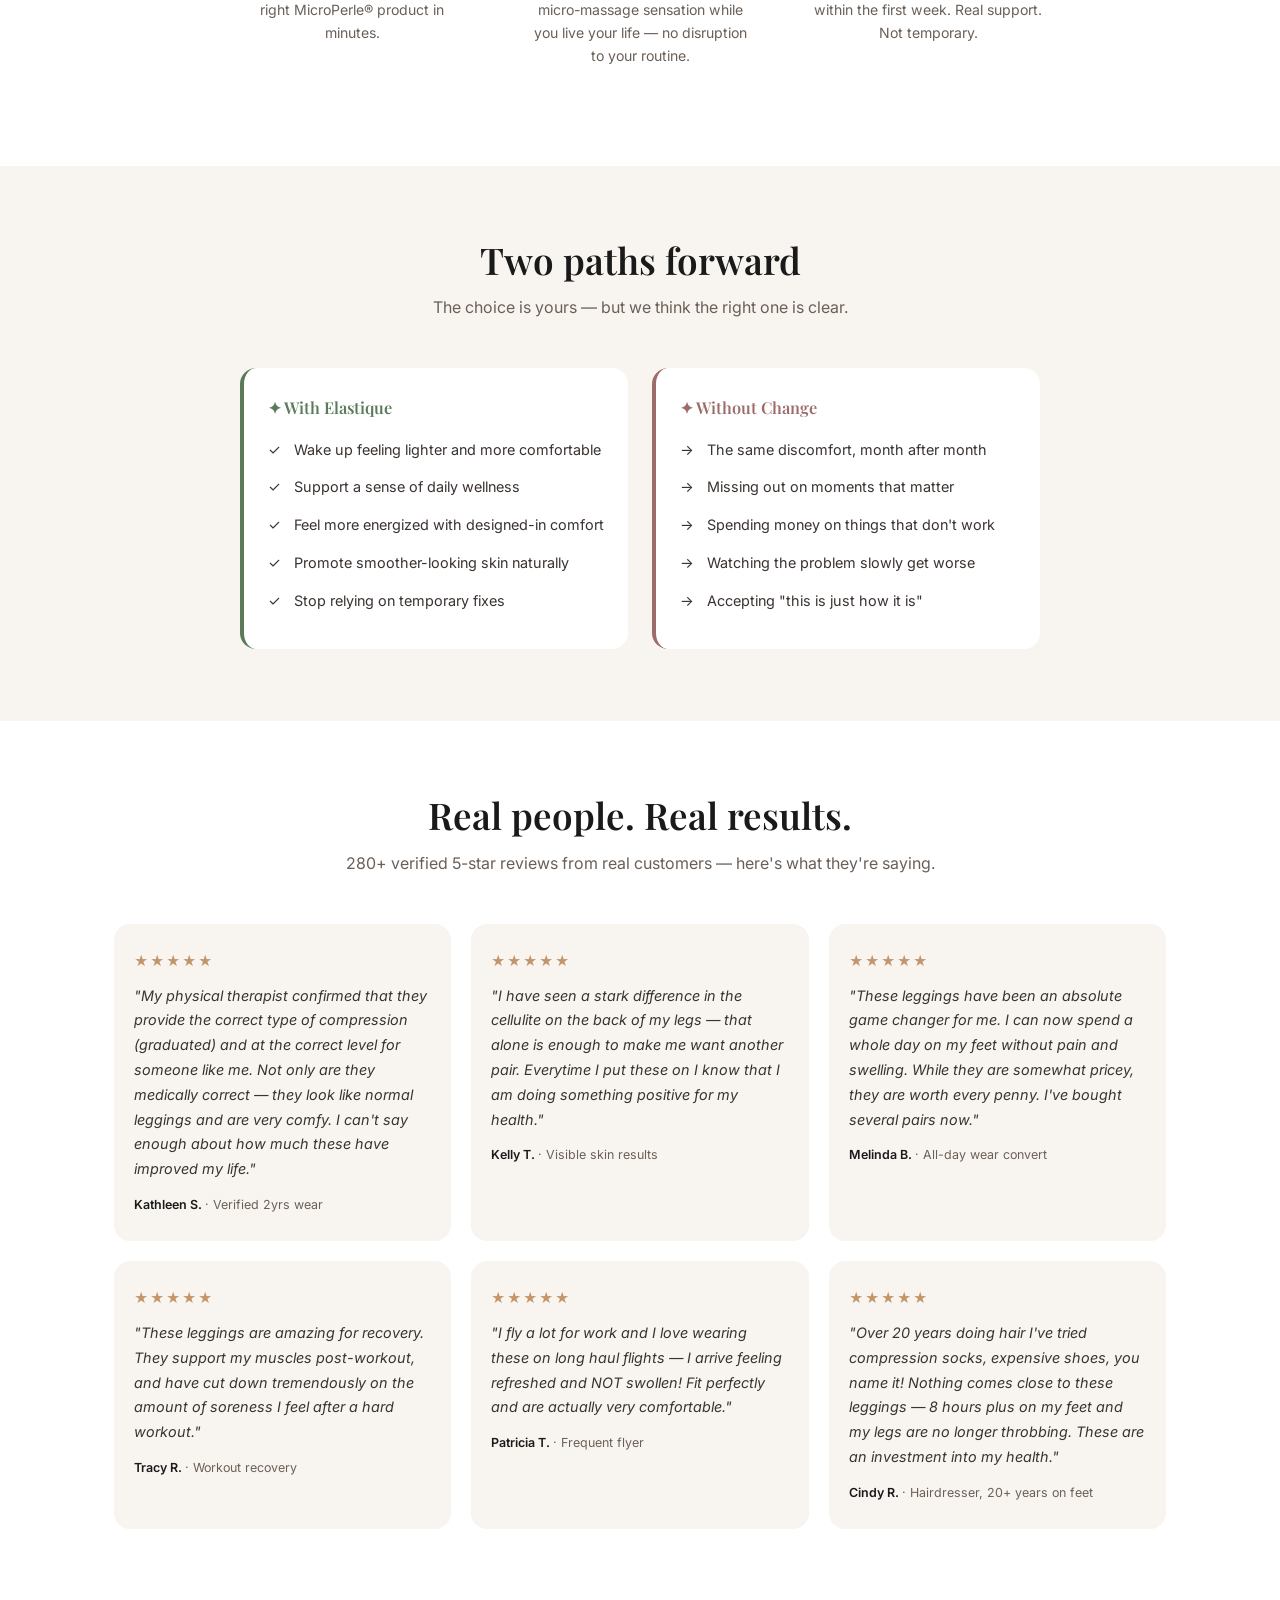
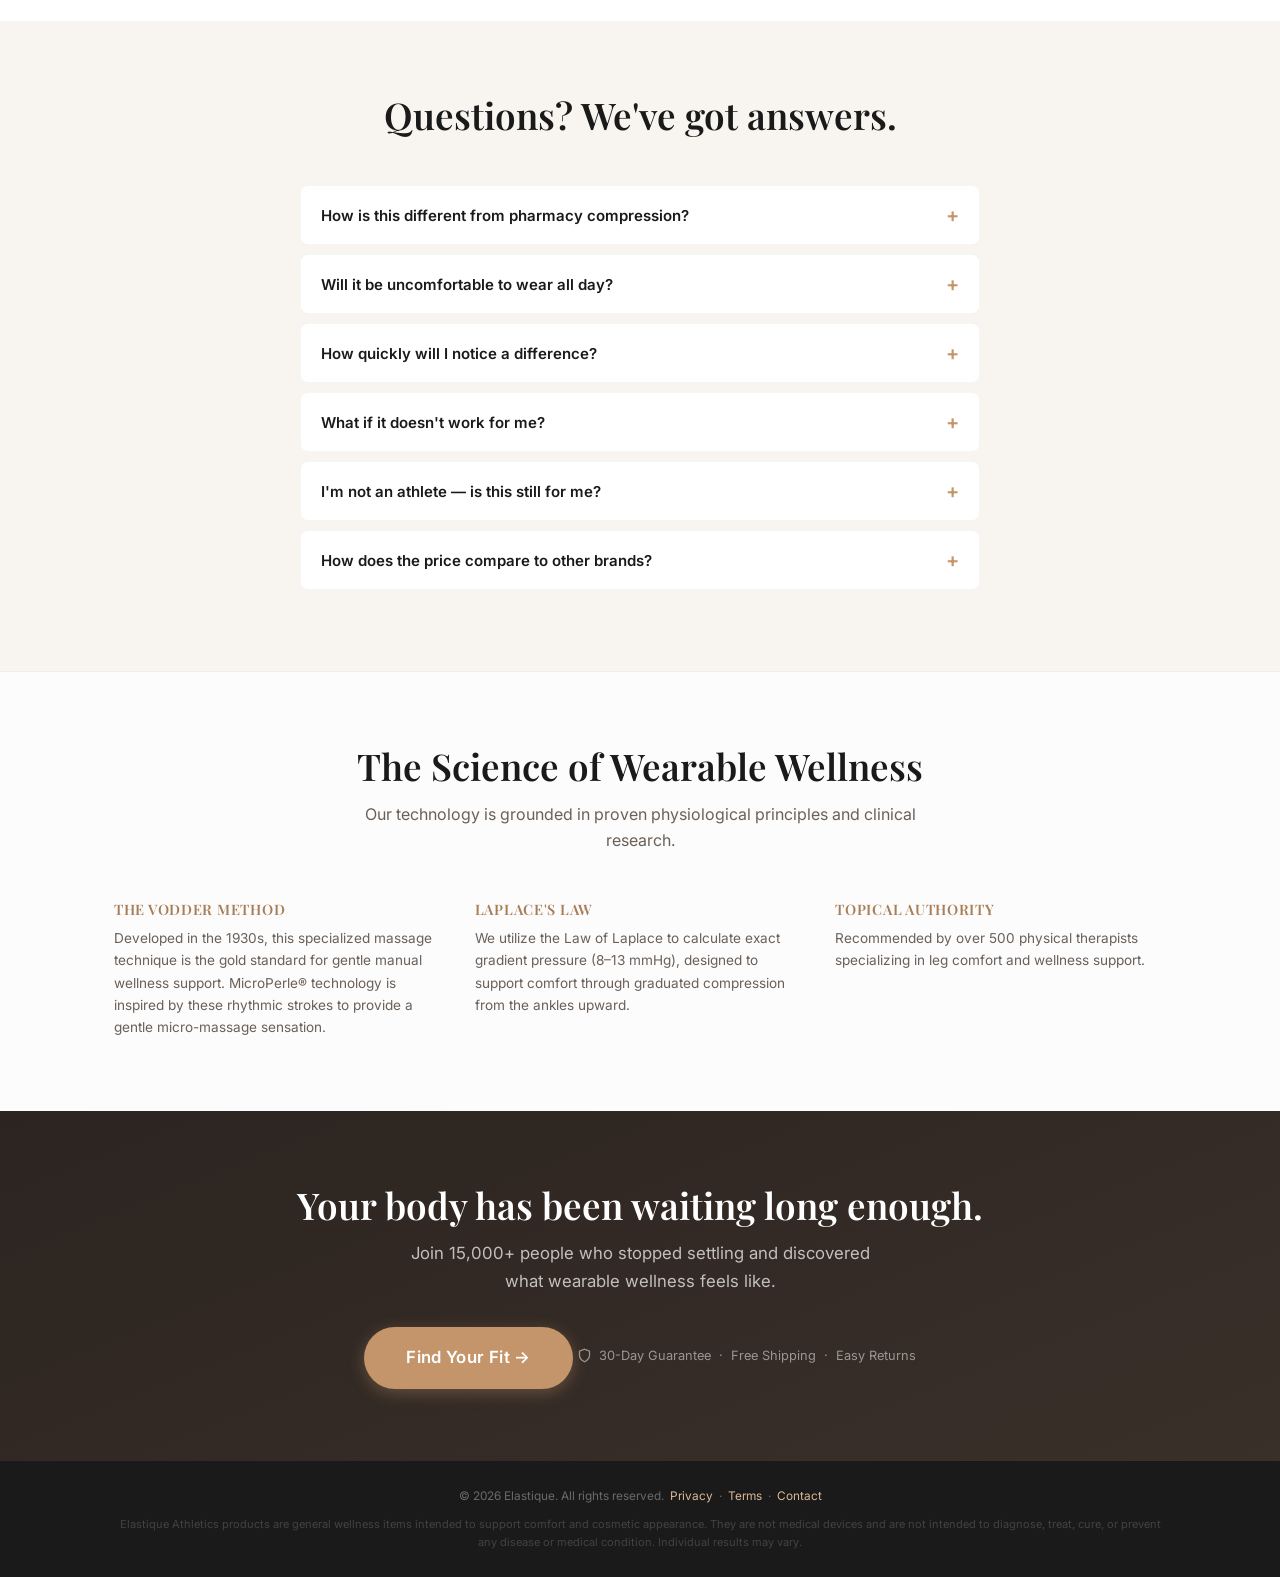
==== commit 9455b1b1: "fix: FDA/FTC compliance across all 8 landing pages - Remove banned medical terms (lymphatic drainage" ====
--- a/index.html
+++ b/index.html
@@ -3,23 +3,23 @@
 <head>
     <meta charset="UTF-8">
     <meta name="viewport" content="width=device-width, initial-scale=1.0">
-    <title>Elastique — Wearable Lymphatic Drainage Leggings | MicroPerle® Technology</title>
-    <meta name="description" content="Discover Elastique's MicroPerle® technology. Patented lymphatic drainage leggings inspired by the Vodder Method. Clinically proven to reduce swelling, improve circulation, and smooth skin.">
-    <meta name="keywords" content="lymphatic drainage leggings, MicroPerle technology, compression leggings for lymphedema, Vodder Method, gradient compression, wearable wellness">
+    <title>Elastique — Wearable Wellness Leggings | MicroPerle® Technology</title>
+    <meta name="description" content="Discover Elastique's MicroPerle® technology. Patented wellness compression leggings designed to support comfort, promote a sense of lightness, and help reduce the appearance of skin texture.">
+    <meta name="keywords" content="wellness compression leggings, MicroPerle technology, gradient compression, wearable wellness, comfort leggings">
     <link rel="canonical" href="https://elastiqueathletics.com">
 
     <!-- Open Graph / Facebook -->
     <meta property="og:type" content="website">
     <meta property="og:url" content="https://elastiqueathletics.com">
-    <meta property="og:title" content="Elastique — Wearable Wellnes Powered by MicroPerle®">
-    <meta property="og:description" content="Patented lymphatic drainage leggings clinically proven to reduce swelling and improve circulation.">
+    <meta property="og:title" content="Elastique — Wearable Wellness Powered by MicroPerle®">
+    <meta property="og:description" content="Patented wellness compression leggings designed to support comfort, promote a sense of lightness, and help reduce the appearance of skin texture.">
     <meta property="og:image" content="https://www.elastiqueathletics.com/cdn/shop/files/Logo_Final_Black_200x.png">
 
     <!-- Twitter -->
     <meta property="twitter:card" content="summary_large_image">
     <meta property="twitter:url" content="https://elastiqueathletics.com">
-    <meta property="twitter:title" content="Elastique — Wearable Lymphatic Drainage Leggings">
-    <meta property="twitter:description" content="Discover the science of MicroPerle® technology. Wearable recovery inspired by the Vodder Method.">
+    <meta property="twitter:title" content="Elastique — Wearable Wellness Leggings">
+    <meta property="twitter:description" content="Discover the science of MicroPerle® technology. Wearable wellness designed to support comfort and appearance.">
 
     <!-- AI/GEO Structured Data -->
     <script type="application/ld+json">
@@ -28,7 +28,7 @@
       "@type": "Product",
       "name": "Elastique L'Original Leggings",
       "image": "https://www.elastiqueathletics.com/cdn/shop/files/Logo_Final_Black_200x.png",
-      "description": "Premium lymphatic drainage leggings featuring patented MicroPerle® technology and gradient compression.",
+      "description": "Premium wellness compression leggings featuring patented MicroPerle® technology and gradient compression.",
       "brand": {
         "@type": "Brand",
         "name": "Elastique"
@@ -56,7 +56,7 @@
         "name": "How is this different from pharmacy compression?",
         "acceptedAnswer": {
           "@type": "Answer",
-          "text": "MicroPerle® uses patented bead technology mapped along lymphatic vessels, paired with 8–13 mmHg gradient compression engineered using the Laplace formula. It simulates professional lymphatic drainage massage (inspired by the Vodder Method)."
+          "text": "MicroPerle® uses patented bead technology paired with 8–13 mmHg gradient compression engineered using the Laplace formula. It provides a gentle micro-massage sensation designed to support comfort and wellness (inspired by the Vodder Method)."
         }
       }, {
         "@type": "Question",
@@ -75,7 +75,7 @@
       "contentUrl": "/Users/evanhopkins/.gemini/antigravity/brain/c9253b38-8b1f-448d-8643-42fd4c63e056/elastique_hero_legs_custom_overlay_1773612310078.png",
       "license": "https://elastiqueathletics.com/terms",
       "acquireLicensePage": "https://elastiqueathletics.com/shop",
-      "description": "Visual mapping of Elastique MicroPerle® technology along lymphatic vessels for gradient compression and drainage massage.",
+      "description": "Visual mapping of Elastique MicroPerle® technology for gradient compression and micro-massage wellness support.",
       "name": "MicroPerle Lymphatic Mapping Visualization"
     }
     </script>
@@ -279,10 +279,10 @@
     <div class="container hero-grid">
         <div class="hero-content">
             <span class="eyebrow fade">Wearable Wellness — Powered by MicroPerle®</span>
-            <h1 class="fade">Wearable <em>Lymphatic Drainage</em> You Can Feel</h1>
-            <p class="hero-sub fade">Your body's detox system works hard—give it the support it deserves. Elastique combines patented MicroPerle® technology with gradient compression to deliver a continuous lymphatic massage while you live your life.</p>
+            <h1 class="fade">Wearable <em>Wellness</em> You Can Feel</h1>
+            <p class="hero-sub fade">Your body works hard — give it the support it deserves. Elastique combines patented MicroPerle® technology with gradient compression to deliver a continuous micro-massage sensation while you live your life.</p>
             <div class="hero-ctas fade">
-                <a href="#shop" class="btn btn-primary" aria-label="Shop Lymphatic Drainage Leggings">Find Your Fit &rarr;</a>
+                <a href="#shop" class="btn btn-primary" aria-label="Shop Wellness Compression Leggings">Find Your Fit &rarr;</a>
                 <a href="#guide" class="btn btn-outline">Explore the Science</a>
             </div>
         </div>
@@ -303,15 +303,15 @@
 <section class="problems section" id="problems">
     <div class="container">
         <div class="sh fade">
-            <h2>Common Lymphatic Health Challenges</h2>
-            <p>Millions of people deal with these challenges every day — and most have never found a real solution.</p>
+            <h2>Common Comfort Challenges</h2>
+            <p>Millions of people deal with these challenges every day — and most have never found the right support.</p>
         </div>
         <div class="problem-grid">
             <div class="pc fade">
                 <span class="p-label">The Physical Problem</span>
 
-                <h3>Swelling, heaviness, and fatigue that won't let up</h3>
-                <p>Your legs feel heavy by midday. Your body swells after standing or sitting too long. Recovery takes forever. You've tried braces, wraps, and pills — but nothing addresses the root cause: sluggish lymphatic flow.</p>
+                <h3>Heaviness and fatigue that won't let up</h3>
+                <p>Your legs feel heavy by midday. Your body feels puffy after standing or sitting too long. Recovery takes forever. You've tried braces, wraps, and pills — but nothing has offered the right kind of support.</p>
             </div>
             <div class="pc fade">
                 <span class="p-label">The Emotional Problem</span>
@@ -340,12 +340,12 @@
         <div class="guide-grid">
             <div class="fade">
                 <span class="g-label">We understand</span>
-                <p>We started Elastique because we were tired of the same story — products that promise relief but don't deliver. We talked to hundreds of people living with chronic discomfort, athletes struggling with recovery, and professionals on their feet all day.</p>
-                <p>The message was the same everywhere: <em style="color:rgba(255,255,255,.95)">"nothing actually works."</em> That frustrated us. So we set out to fix it.</p>
+                <p>We started Elastique because we were tired of the same story — products that promise comfort but don't deliver. We talked to hundreds of people living with daily discomfort, athletes struggling with recovery, and professionals on their feet all day.</p>
+                <p>The message was the same everywhere: <em style="color:rgba(255,255,255,.95)">"nothing actually works."</em> That frustrated us. So we set out to change it.</p>
             </div>
             <div class="fade">
                 <span class="g-label">Here's what we did about it</span>
-                <p>We partnered with material scientists, physical therapists, and compression researchers to develop MicroPerle® — a bead technology mapped along your lymphatic vessels that simulates professional lymphatic drainage massage (inspired by the Vodder Method) while you <em style="color:rgba(255,255,255,.95)">wear it</em>. Paired with 8–13 mmHg gradient compression, it's wearable wellness that actually works.</p>
+                <p>We partnered with material scientists, physical therapists, and compression researchers to develop MicroPerle® — a patented bead technology that provides a gentle micro-massage sensation (inspired by the Vodder Method) while you <em style="color:rgba(255,255,255,.95)">wear it</em>. Paired with 8–13 mmHg gradient compression, it's wearable wellness designed to support comfort.</p>
                 <div class="stats">
                     <div class="stat"><div class="num">500+</div><div class="lbl">Therapists recommend us</div></div>
                     <div class="stat"><div class="num">92%</div><div class="lbl">Report noticeable relief</div></div>
@@ -368,7 +368,7 @@
                 <h3>Regular Compression</h3>
                 <ul>
                     <li><span class="ci">—</span>Uniform pressure everywhere</li>
-                    <li><span class="ci">—</span>No lymphatic benefit — just squeeze</li>
+                    <li><span class="ci">—</span>No targeted benefit — just squeeze</li>
                     <li><span class="ci">—</span>Restricts natural movement</li>
                     <li><span class="ci">—</span>Loses effectiveness quickly</li>
                     <li><span class="ci">—</span>Feels tight, not therapeutic</li>
@@ -379,9 +379,9 @@
                 <div class="badge">The Difference</div>
                 <h3>MicroPerle® Technology</h3>
                 <ul>
-                    <li><span class="ci">✓</span>Bead micromassage mapped along lymphatic vessels</li>
+                    <li><span class="ci">✓</span>Bead micro-massage for targeted comfort</li>
                     <li><span class="ci">✓</span>8–13 mmHg gradient compression (Laplace-engineered)</li>
-                    <li><span class="ci">✓</span>Simulates Vodder Method lymphatic drainage</li>
+                    <li><span class="ci">✓</span>Gentle micro-massage sensation inspired by the Vodder Method</li>
                     <li><span class="ci">✓</span>Supports full range of motion</li>
                     <li><span class="ci">✓</span>Feels like support, not restriction</li>
                 </ul>
@@ -390,18 +390,18 @@
         <div class="bg fade">
             <div class="bcard">
 
-                <h4>Daily Lymphatic Drainage</h4>
-                <p>MicroPerle® beads guide lymph fluid from congested areas to healthy lymph nodes — flushing toxins and reducing swelling while you move.</p>
+                <h4>Daily Micro-Massage Support</h4>
+                <p>MicroPerle® beads provide a gentle micro-massage sensation — encouraging a feeling of lightness and comfort while you move.</p>
             </div>
             <div class="bcard">
 
-                <h4>Clinically Proven Circulation</h4>
-                <p>Thermal imaging studies show measurably improved lymphatic circulation in legs and buttocks after just 8–10 days of wear.</p>
+                <h4>Designed to Support Comfort</h4>
+                <p>Studies show customers report feeling lighter and more comfortable in legs and buttocks after consistent daily wear.</p>
             </div>
             <div class="bcard">
 
-                <h4>Smoother, Firmer Skin</h4>
-                <p>A dermatology study showed visible improvement in skin texture and reduced cellulite signs after 8 weeks of regular wear.</p>
+                <h4>Smoother-Looking Skin</h4>
+                <p>Customers report visible improvement in the appearance of skin texture after 8 weeks of regular wear. Individual results may vary.</p>
             </div>
         </div>
         <div class="mp-cta fade">
@@ -426,12 +426,12 @@
             <div class="step">
                 <div class="sn">2</div>
                 <h3>Wear Daily</h3>
-                <p>Put it on in the morning. MicroPerle® delivers lymphatic massage while you live your life — no disruption to your routine.</p>
+                <p>Put it on in the morning. MicroPerle® delivers a gentle micro-massage sensation while you live your life — no disruption to your routine.</p>
             </div>
             <div class="step">
                 <div class="sn">3</div>
                 <h3>Feel the Difference</h3>
-                <p>Most customers notice reduced swelling and improved comfort within the first week. Real relief. Not temporary.</p>
+                <p>Most customers notice improved comfort and a sense of lightness within the first week. Real support. Not temporary.</p>
             </div>
         </div>
     </div>
@@ -448,10 +448,10 @@
             <div class="scard sw">
                 <h3>✦ With Elastique</h3>
                 <ul>
-                    <li><span>✓&nbsp;</span>Wake up without heaviness or swelling</li>
-                    <li><span>✓&nbsp;</span>Detox your body daily through lymphatic flow</li>
-                    <li><span>✓&nbsp;</span>Recover faster with improved circulation</li>
-                    <li><span>✓&nbsp;</span>Smoother skin and more energy naturally</li>
+                    <li><span>✓&nbsp;</span>Wake up feeling lighter and more comfortable</li>
+                    <li><span>✓&nbsp;</span>Support a sense of daily wellness</li>
+                    <li><span>✓&nbsp;</span>Feel more energized with designed-in comfort</li>
+                    <li><span>✓&nbsp;</span>Promote smoother-looking skin naturally</li>
                     <li><span>✓&nbsp;</span>Stop relying on temporary fixes</li>
                 </ul>
             </div>
@@ -479,8 +479,8 @@
         <div class="tg fade">
             <div class="tc">
                 <div class="stars">★★★★★</div>
-                <blockquote>"My physical therapist confirmed that they provide the correct type of compression (graduated) and at the correct level for someone like me with lower body lymphedema. Not only are they medically correct — they look like normal leggings and are very comfy. I can't say enough about how much these have improved my life."</blockquote>
-                <div class="ta">Kathleen S. <span>· Lymphedema, verified 2yrs wear</span></div>
+                <blockquote>"My physical therapist confirmed that they provide the correct type of compression (graduated) and at the correct level for someone like me. Not only are they medically correct — they look like normal leggings and are very comfy. I can't say enough about how much these have improved my life."</blockquote>
+                <div class="ta">Kathleen S. <span>· Verified 2yrs wear</span></div>
             </div>
             <div class="tc">
                 <div class="stars">★★★★★</div>
@@ -520,7 +520,7 @@
         <div class="faq-list fade">
             <div class="fi" id="faq-pharmacy">
                 <button class="fq">How is this different from pharmacy compression?<span class="ft">+</span></button>
-                <div class="fa"><div class="fai">Pharmacy compression uses uniform pressure — the same squeeze everywhere. MicroPerle® uses patented bead technology mapped along your lymphatic vessels, paired with 8–13 mmHg gradient compression engineered using the Laplace formula. It simulates professional lymphatic drainage massage (inspired by the Vodder Method) — moving lymph fluid from congested areas to healthy nodes where waste is flushed out.</div></div>
+                <div class="fa"><div class="fai">Pharmacy compression uses uniform pressure — the same squeeze everywhere. MicroPerle® uses patented bead technology paired with 8–13 mmHg gradient compression engineered using the Laplace formula. It provides a gentle micro-massage sensation (inspired by the Vodder Method) — designed to support comfort and promote a feeling of lightness.</div></div>
             </div>
             <div class="fi" id="faq-comfort">
                 <button class="fq">Will it be uncomfortable to wear all day?<span class="ft">+</span></button>
@@ -528,7 +528,7 @@
             </div>
             <div class="fi">
                 <button class="fq">How quickly will I notice a difference?<span class="ft">+</span></button>
-                <div class="fa"><div class="fai">Many customers feel a difference the first day — especially reduced heaviness and swelling. For chronic issues, most see significant improvement within 5–7 days of consistent wear. Recovery benefits during exercise are often immediate.</div></div>
+                <div class="fa"><div class="fai">Many customers feel a difference the first day — especially reduced feelings of heaviness. For ongoing discomfort, most see significant improvement within 5–7 days of consistent wear. Comfort benefits during exercise are often immediate.</div></div>
             </div>
             <div class="fi">
                 <button class="fq">What if it doesn't work for me?<span class="ft">+</span></button>
@@ -536,11 +536,11 @@
             </div>
             <div class="fi">
                 <button class="fq">I'm not an athlete — is this still for me?<span class="ft">+</span></button>
-                <div class="fa"><div class="fai">Absolutely. Most of our customers are everyday people: nurses, desk workers, parents, travelers, and anyone dealing with circulation issues or daily discomfort. If you have a body that moves (or sits all day), MicroPerle® lymphatic massage can help.</div></div>
+                <div class="fa"><div class="fai">Absolutely. Most of our customers are everyday people: nurses, desk workers, parents, travelers, and anyone dealing with leg discomfort or daily fatigue. If you have a body that moves (or sits all day), MicroPerle® micro-massage technology can help.</div></div>
             </div>
             <div class="fi">
                 <button class="fq">How does the price compare to other brands?<span class="ft">+</span></button>
-                <div class="fa"><div class="fai">Elastique is premium because MicroPerle® costs more to engineer — each bead is precisely mapped along lymphatic pathways. But our garments maintain therapeutic compression 3–5x longer than standard brands, and deliver daily lymphatic massage you'd otherwise pay a therapist for. The results speak for themselves.</div></div>
+                <div class="fa"><div class="fai">Elastique is premium because MicroPerle® costs more to engineer — each bead is precisely positioned for targeted micro-massage. But our garments maintain effective compression 3–5x longer than standard brands, and deliver daily comfort support. The results speak for themselves.</div></div>
             </div>
         </div>
     </div>
@@ -556,15 +556,15 @@
         <div class="ref-grid" style="display:grid;grid-template-columns:repeat(auto-fit,minmax(280px,1fr));gap:30px;">
             <div class="ref-item fade">
                 <h4 style="font-size:.9rem;margin-bottom:8px;color:var(--accent-dark);text-transform:uppercase;letter-spacing:.05em;">The Vodder Method</h4>
-                <p style="font-size:.85rem;color:var(--text-light);">Developed in the 1930s, this specialized massage technique is the gold standard for Manual Lymphatic Drainage (MLD). MicroPerle® technology is engineered to simulate these rhythmic strokes.</p>
+                <p style="font-size:.85rem;color:var(--text-light);">Developed in the 1930s, this specialized massage technique is the gold standard for gentle manual wellness support. MicroPerle® technology is inspired by these rhythmic strokes to provide a gentle micro-massage sensation.</p>
             </div>
             <div class="ref-item fade">
                 <h4 style="font-size:.9rem;margin-bottom:8px;color:var(--accent-dark);text-transform:uppercase;letter-spacing:.05em;">Laplace's Law</h4>
-                <p style="font-size:.85rem;color:var(--text-light);">We utilize the Law of Laplace to calculate exact gradient pressure (8–13 mmHg), ensuring fluid is guided upward from the ankles to the lymph nodes without restriction.</p>
+                <p style="font-size:.85rem;color:var(--text-light);">We utilize the Law of Laplace to calculate exact gradient pressure (8–13 mmHg), designed to support comfort through graduated compression from the ankles upward.</p>
             </div>
             <div class="ref-item fade">
                 <h4 style="font-size:.9rem;margin-bottom:8px;color:var(--accent-dark);text-transform:uppercase;letter-spacing:.05em;">Topical Authority</h4>
-                <p style="font-size:.85rem;color:var(--text-light);">Referenced in circulation studies and recommended by over 500 physical therapists specializing in lymphedema and lipedema management.</p>
+                <p style="font-size:.85rem;color:var(--text-light);">Recommended by over 500 physical therapists specializing in leg comfort and wellness support.</p>
             </div>
         </div>
     </div>
@@ -574,7 +574,7 @@
 <section class="final" id="shop">
     <div class="container fade">
         <h2>Your body has been waiting long enough.</h2>
-        <p class="final-sub">Join 15,000+ people who stopped settling and discovered what wearable lymphatic wellness feels like.</p>
+        <p class="final-sub">Join 15,000+ people who stopped settling and discovered what wearable wellness feels like.</p>
         <a href="#" class="btn btn-primary" style="font-size:1.05rem;padding:17px 42px;">Find Your Fit &rarr;</a>
         <div class="guarantee">
             <svg width="15" height="15" viewBox="0 0 24 24" fill="none" stroke="currentColor" stroke-width="2"><path d="M12 22s8-4 8-10V5l-8-3-8 3v7c0 6 8 10 8 10z"/></svg>
@@ -587,6 +587,7 @@
 <footer>
     <div class="container">
         <p>&copy; 2026 Elastique. All rights reserved. &nbsp;<a href="#">Privacy</a> &nbsp;·&nbsp; <a href="#">Terms</a> &nbsp;·&nbsp; <a href="#">Contact</a></p>
+        <p style="margin-top:8px;font-size:11px;opacity:0.5;">Elastique Athletics products are general wellness items intended to support comfort and cosmetic appearance. They are not medical devices and are not intended to diagnose, treat, cure, or prevent any disease or medical condition. Individual results may vary.</p>
     </div>
 </footer>
 
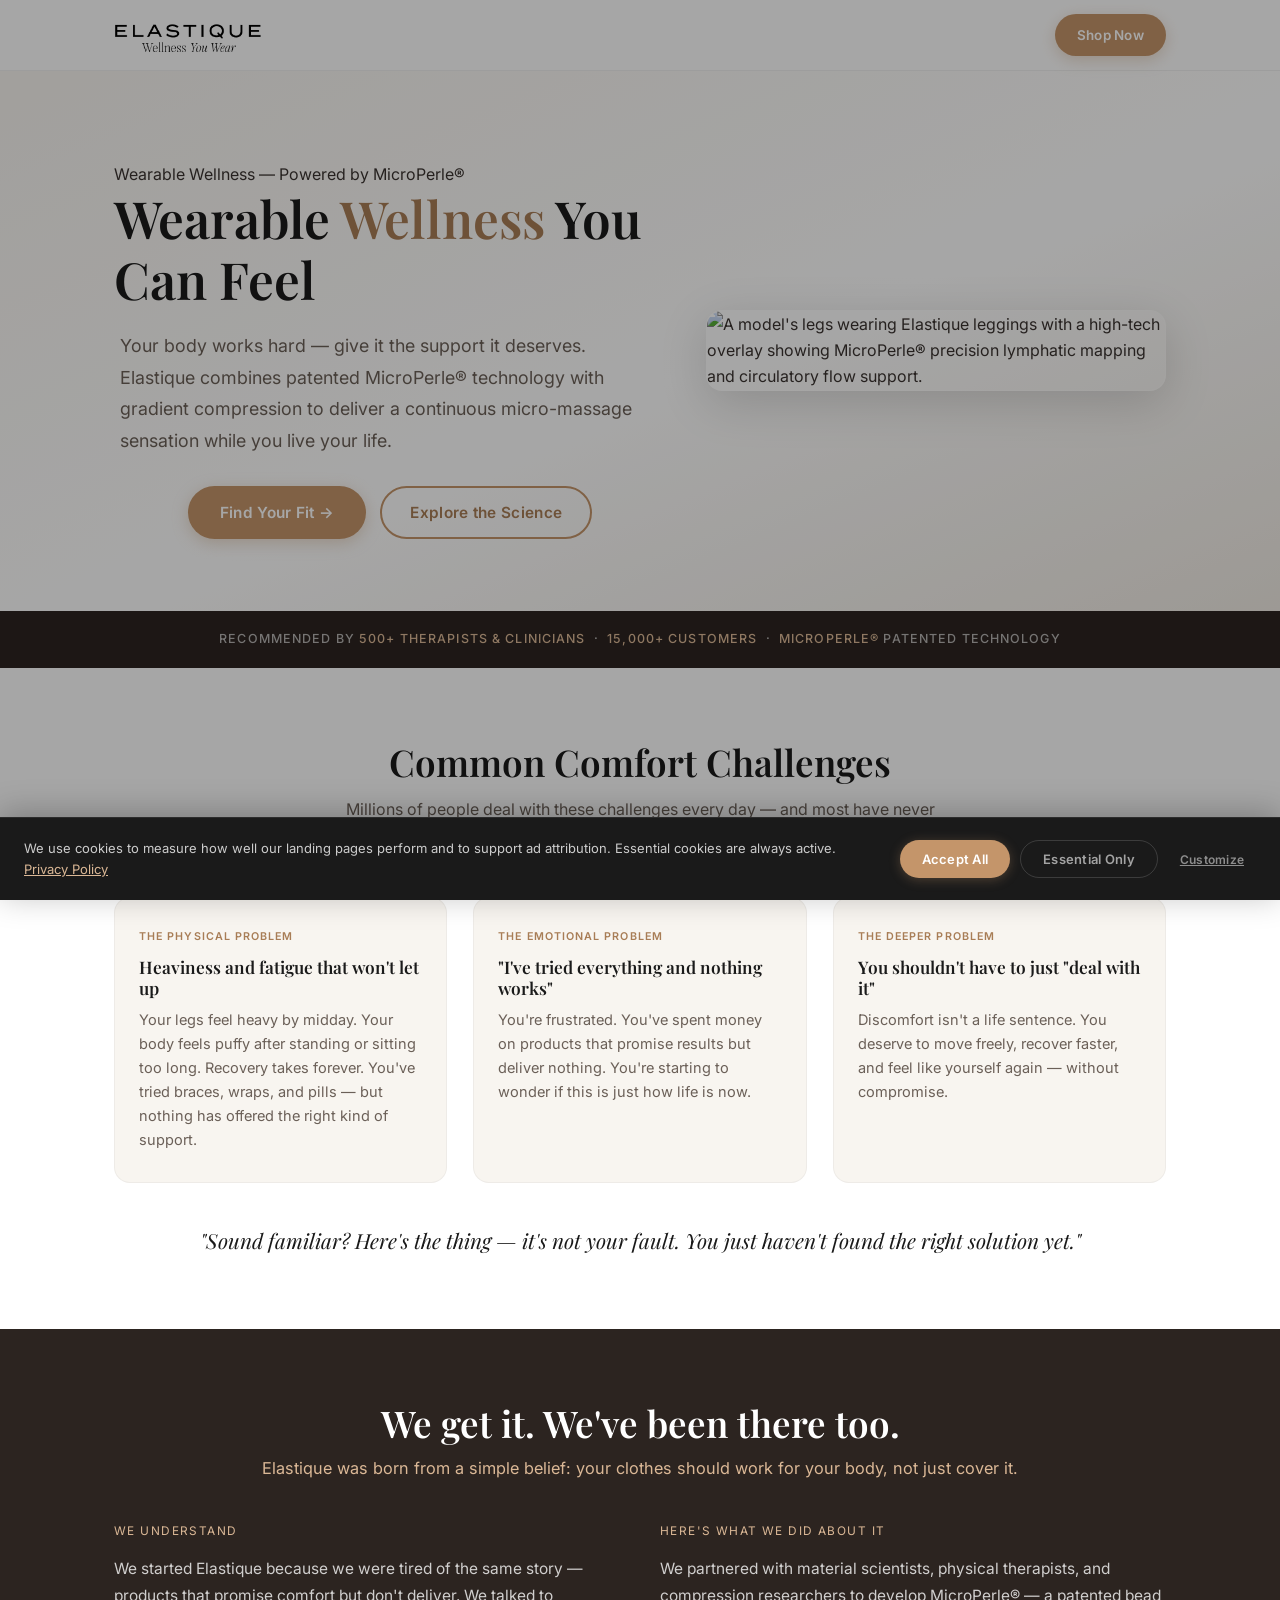
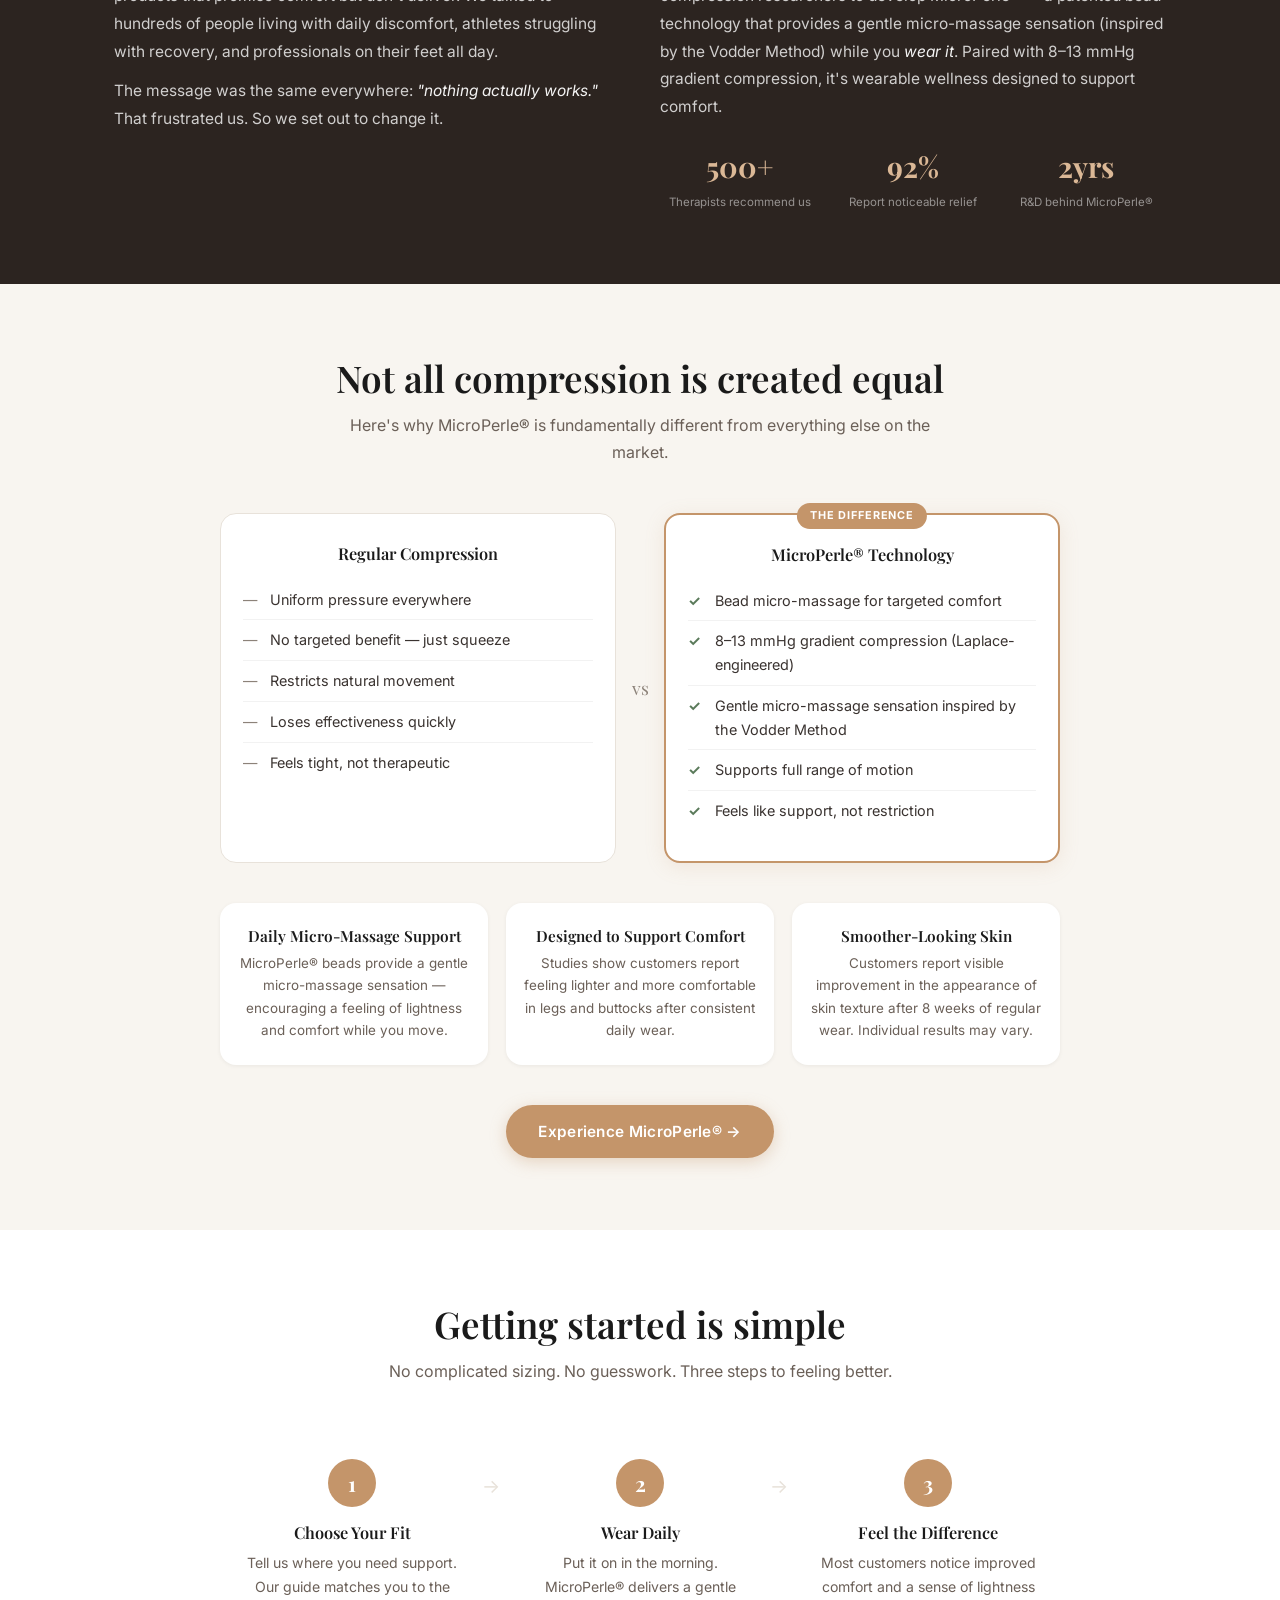
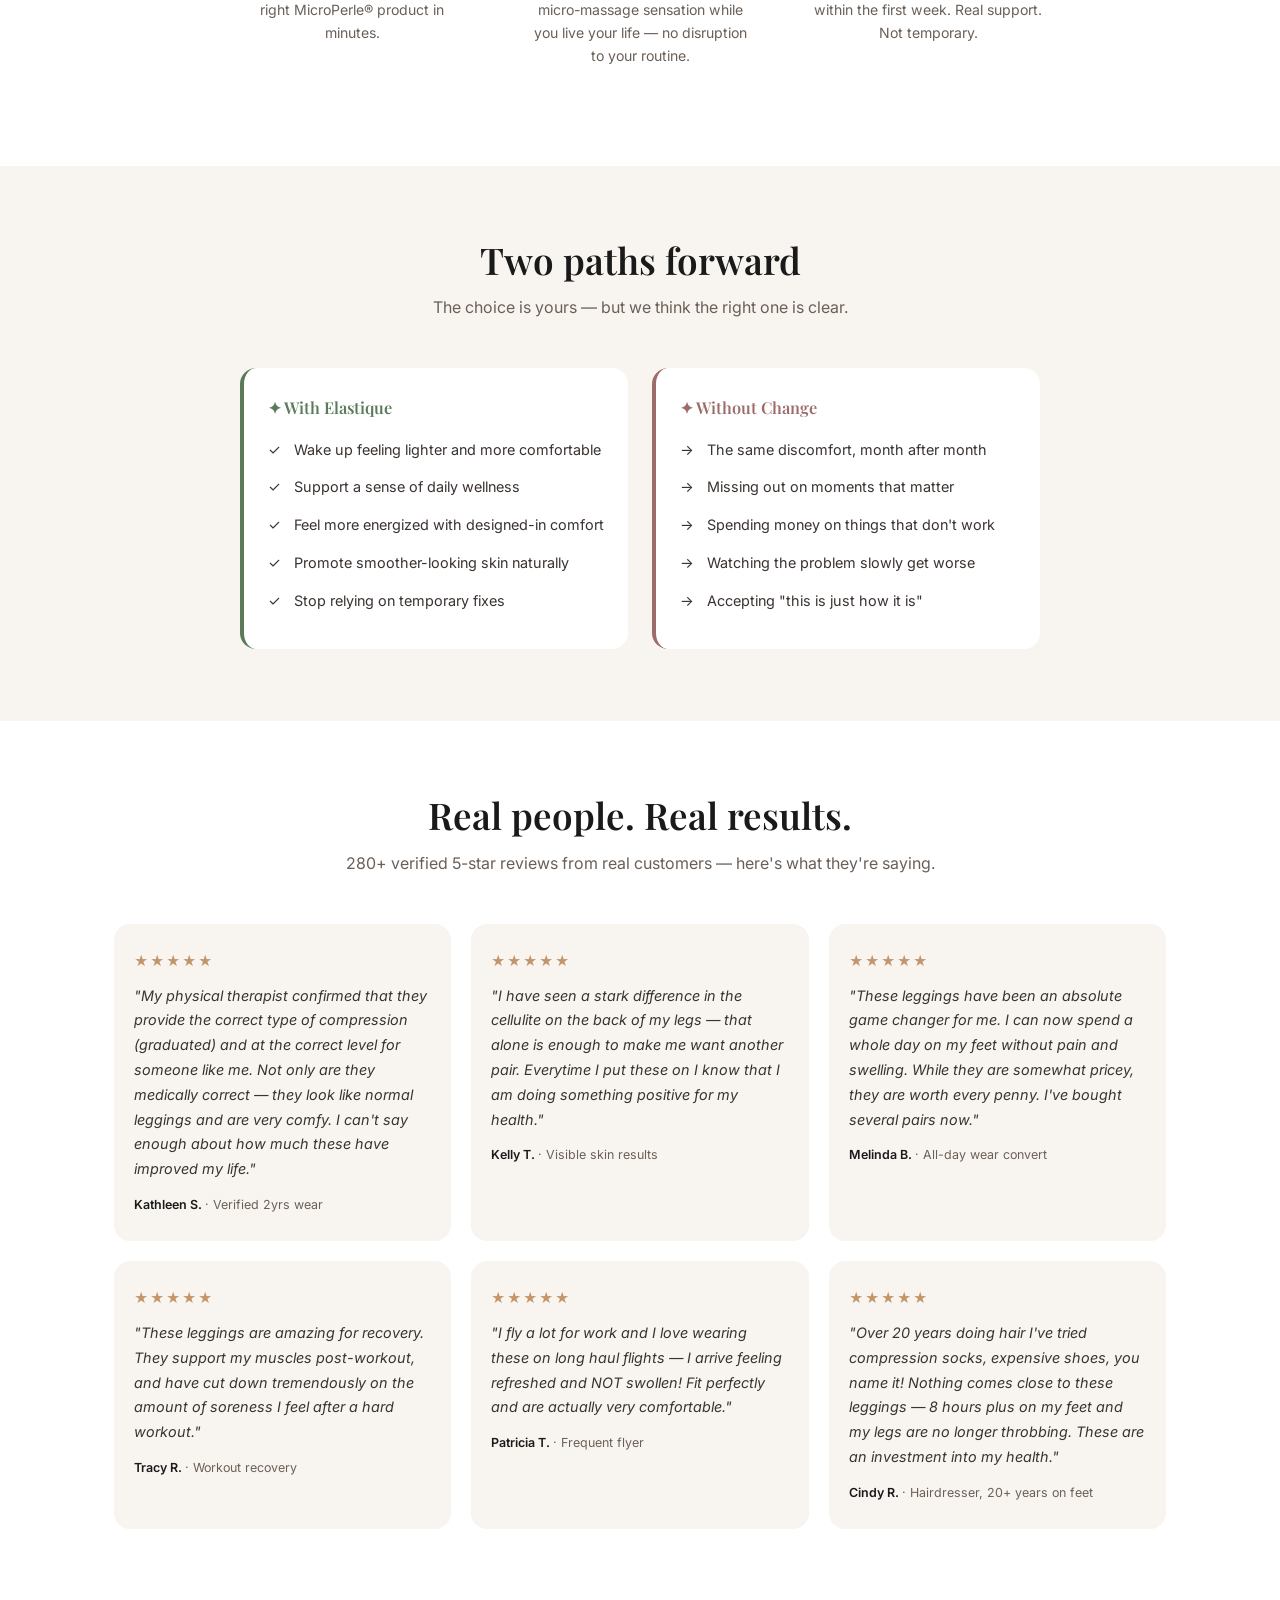
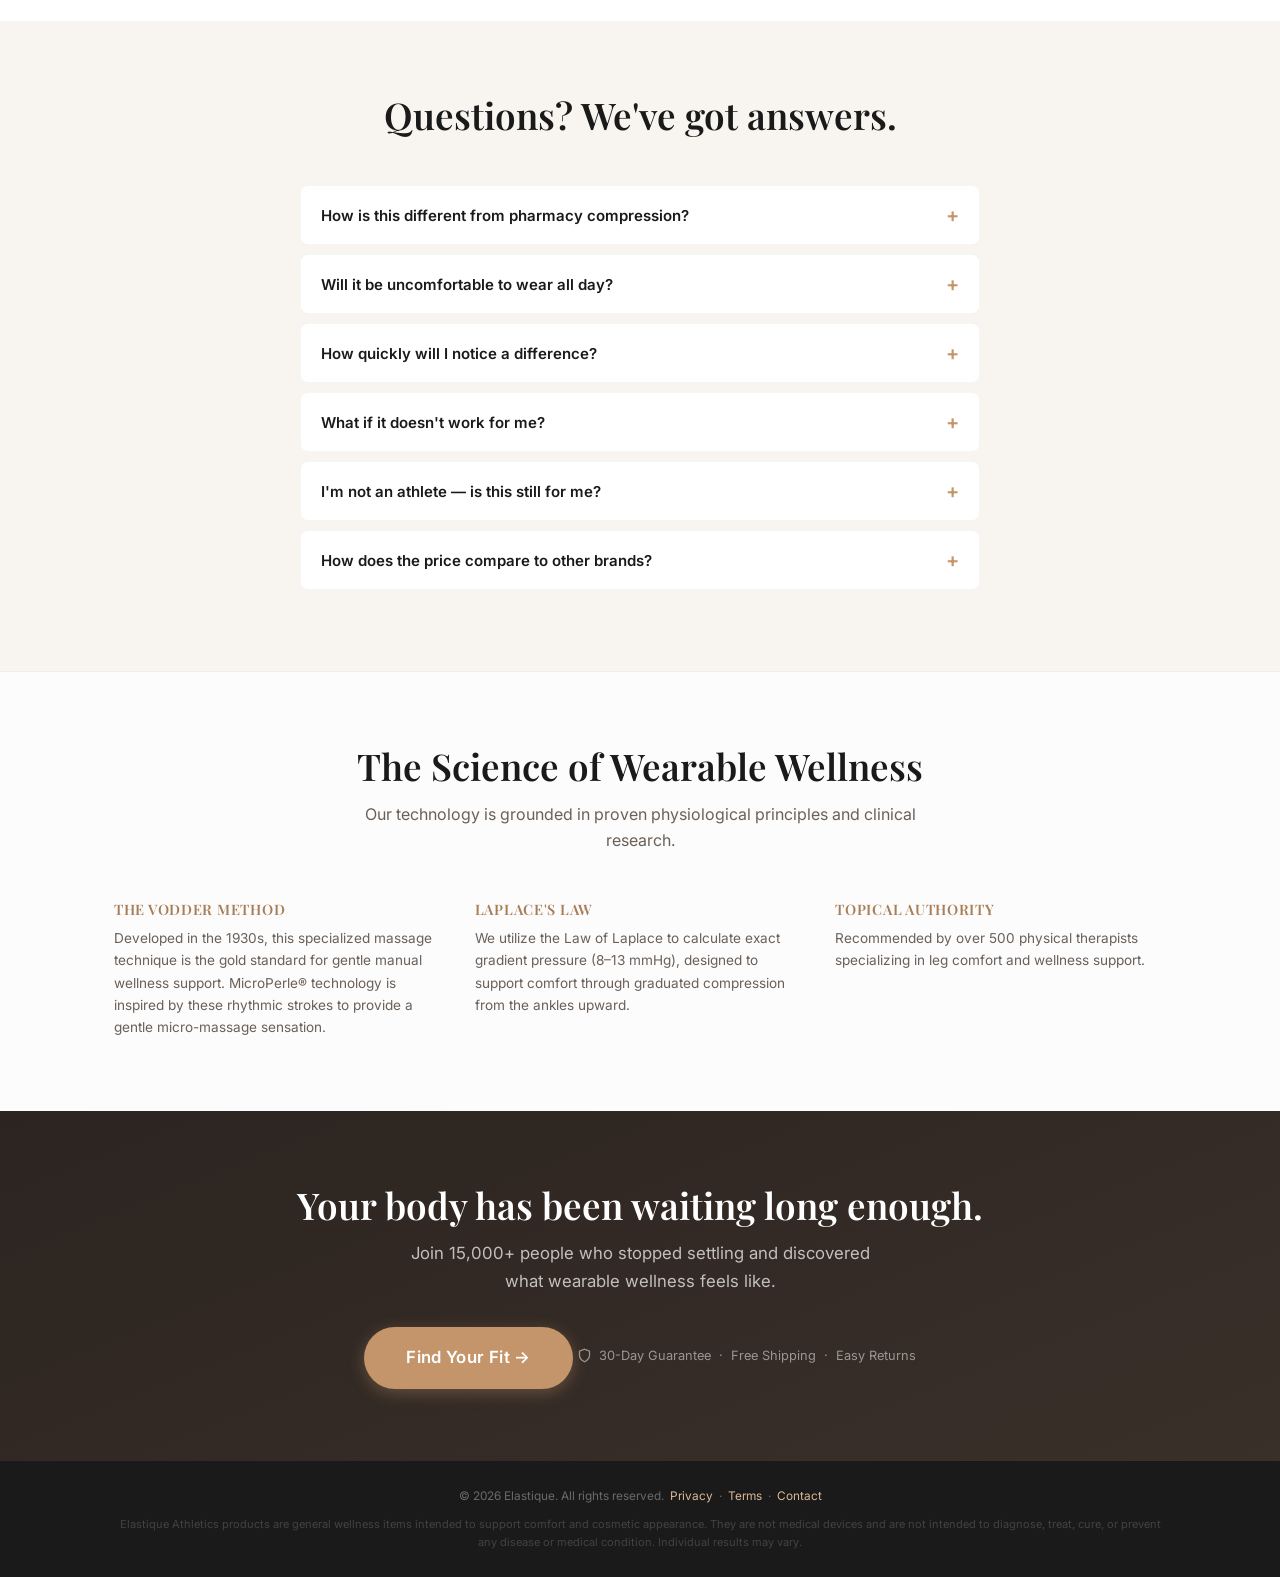
==== commit 8317e62c: "fix: cold-traffic product image path, CTA links to Shopify PDPs, and JS redirect logic" ====
--- a/index.html
+++ b/index.html
@@ -622,5 +622,6 @@
     document.querySelector('.nav').style.boxShadow=window.scrollY>50?'0 2px 16px rgba(0,0,0,.08)':'none';
 });
 </script>
+<script src="tracking/consent-banner.js"></script>
 </body>
 </html>
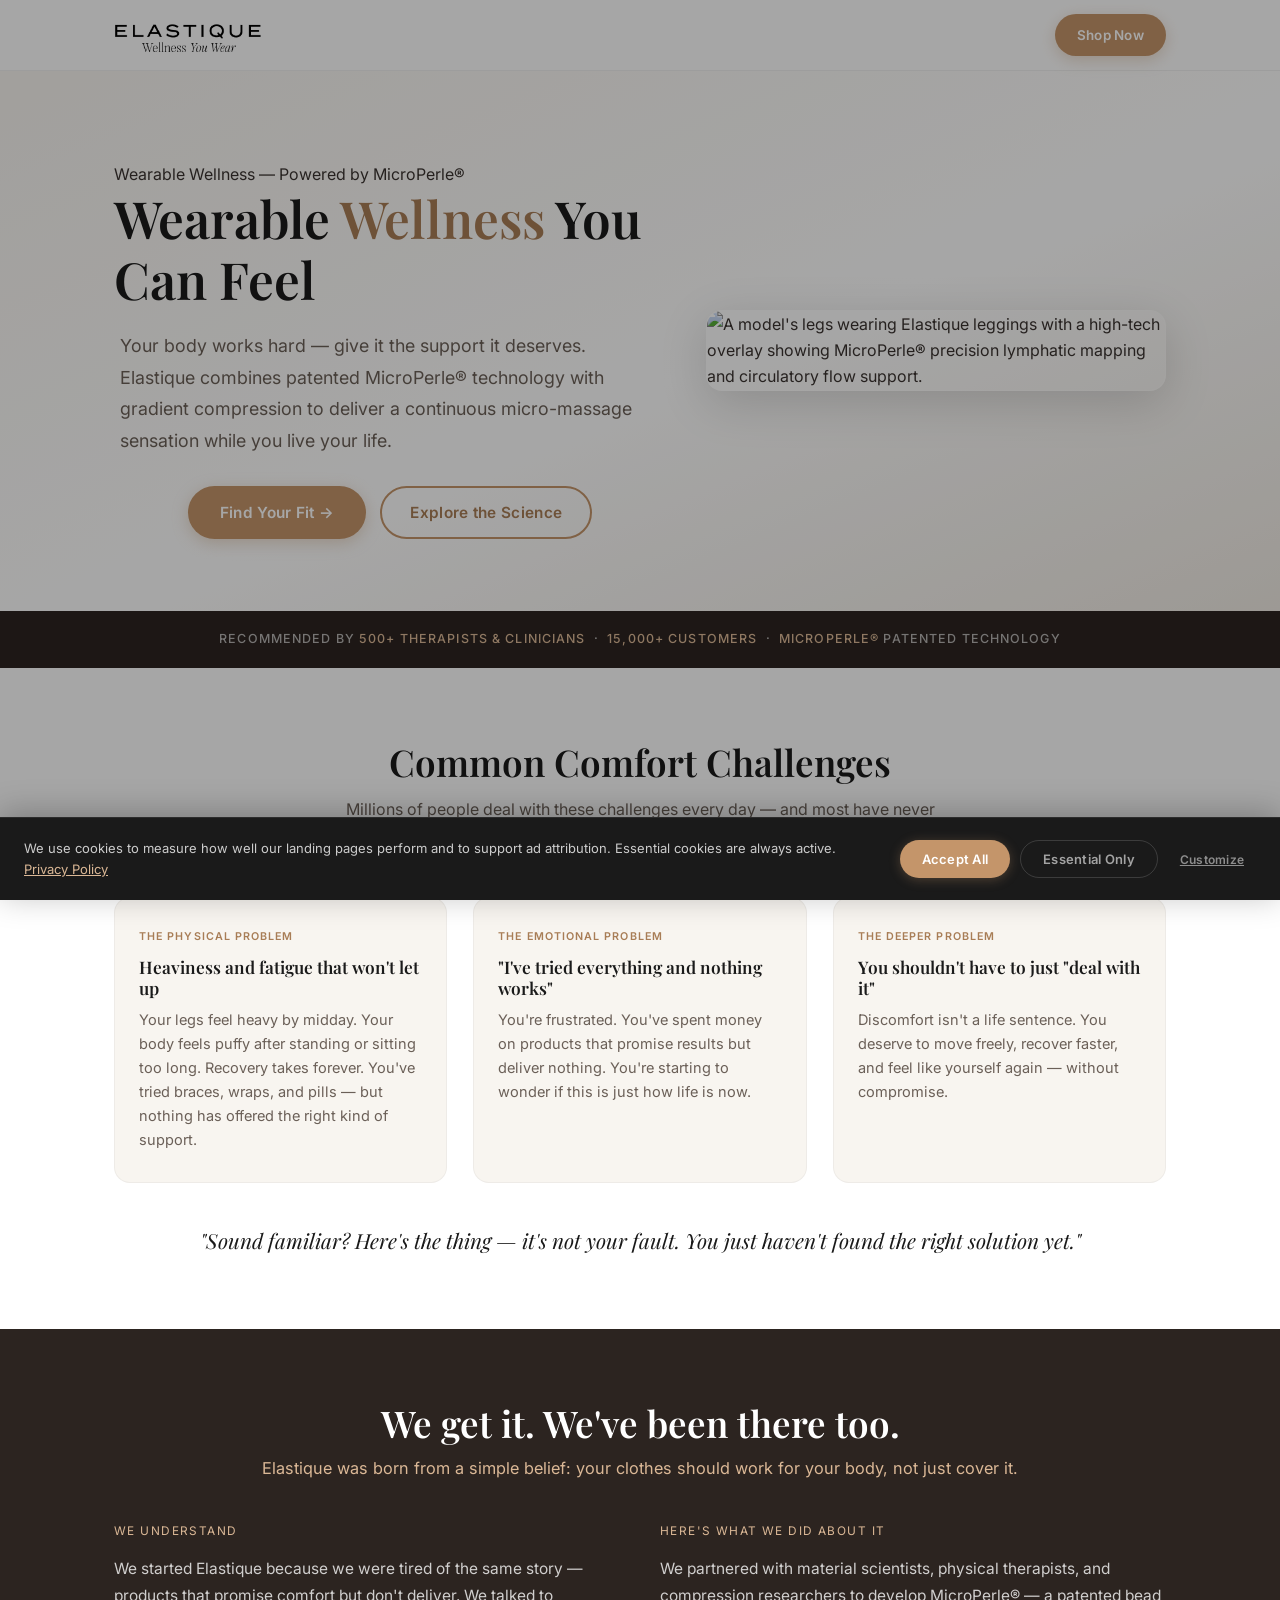
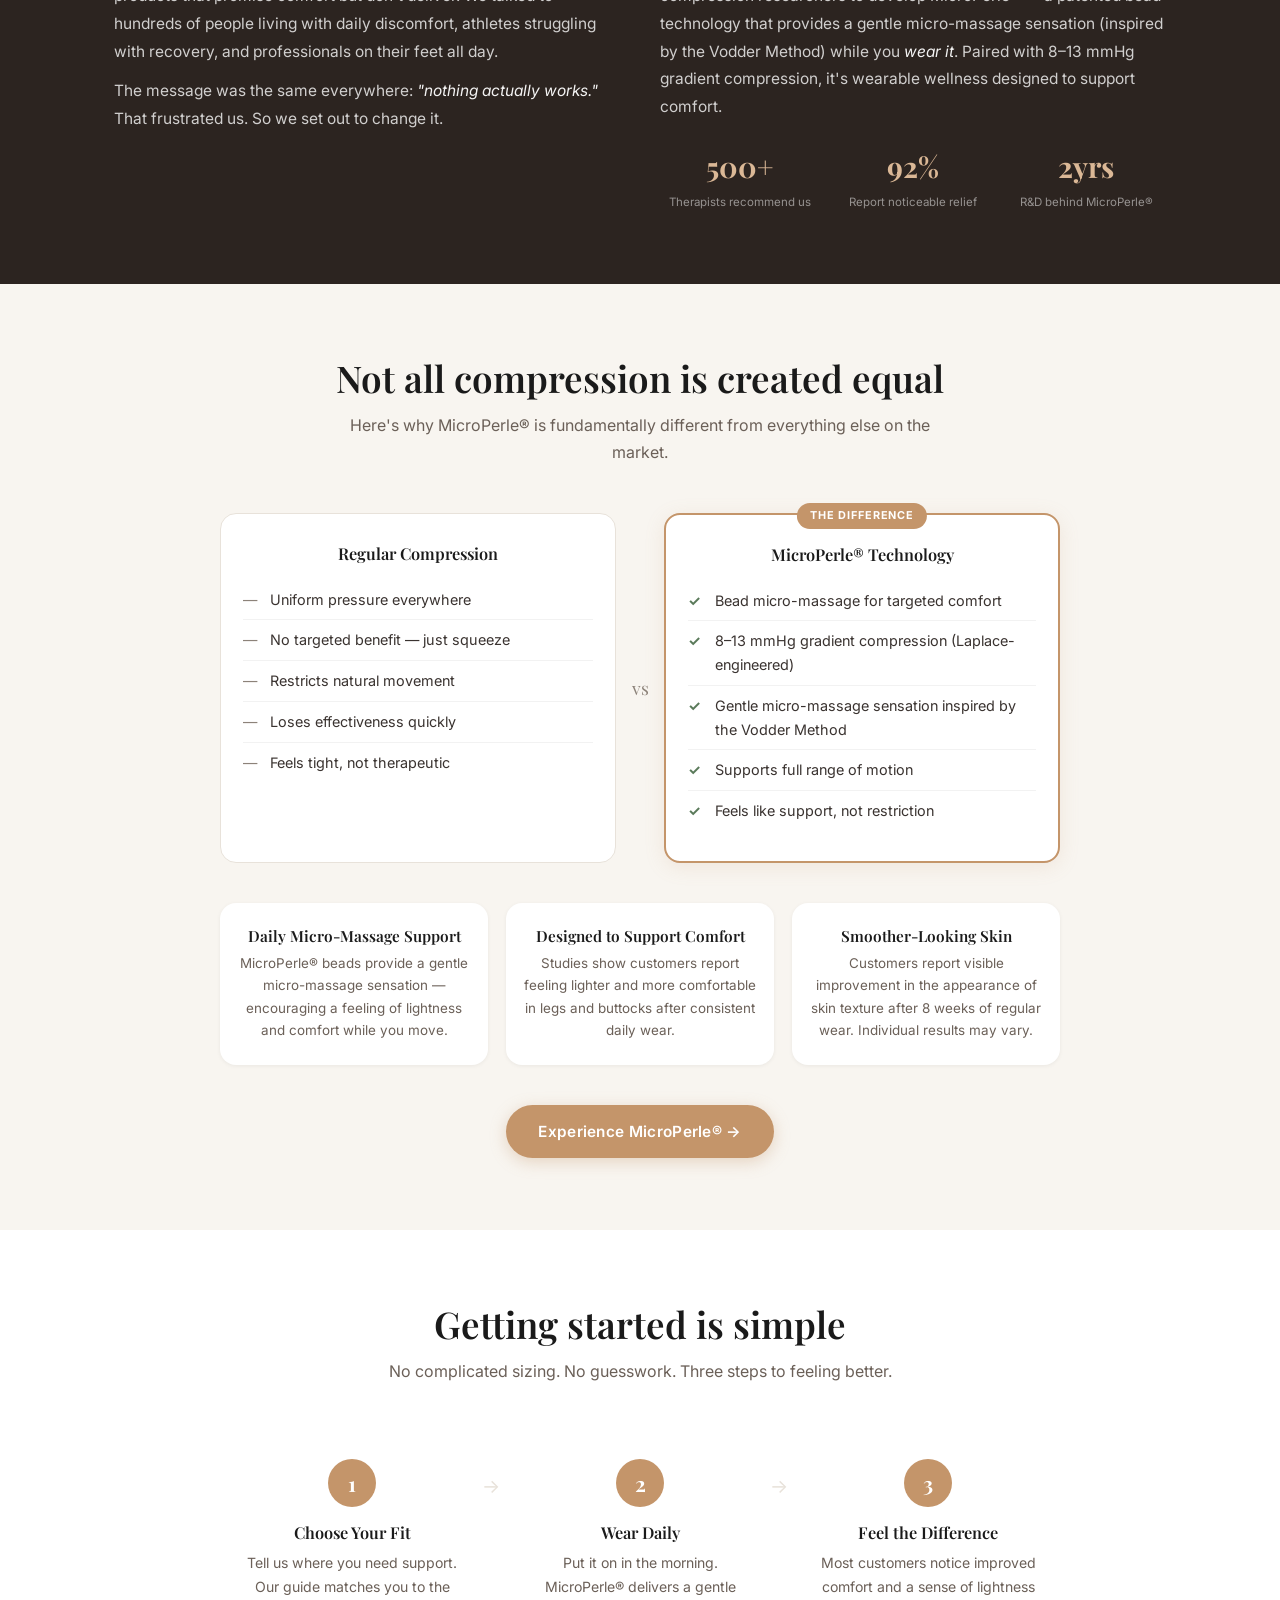
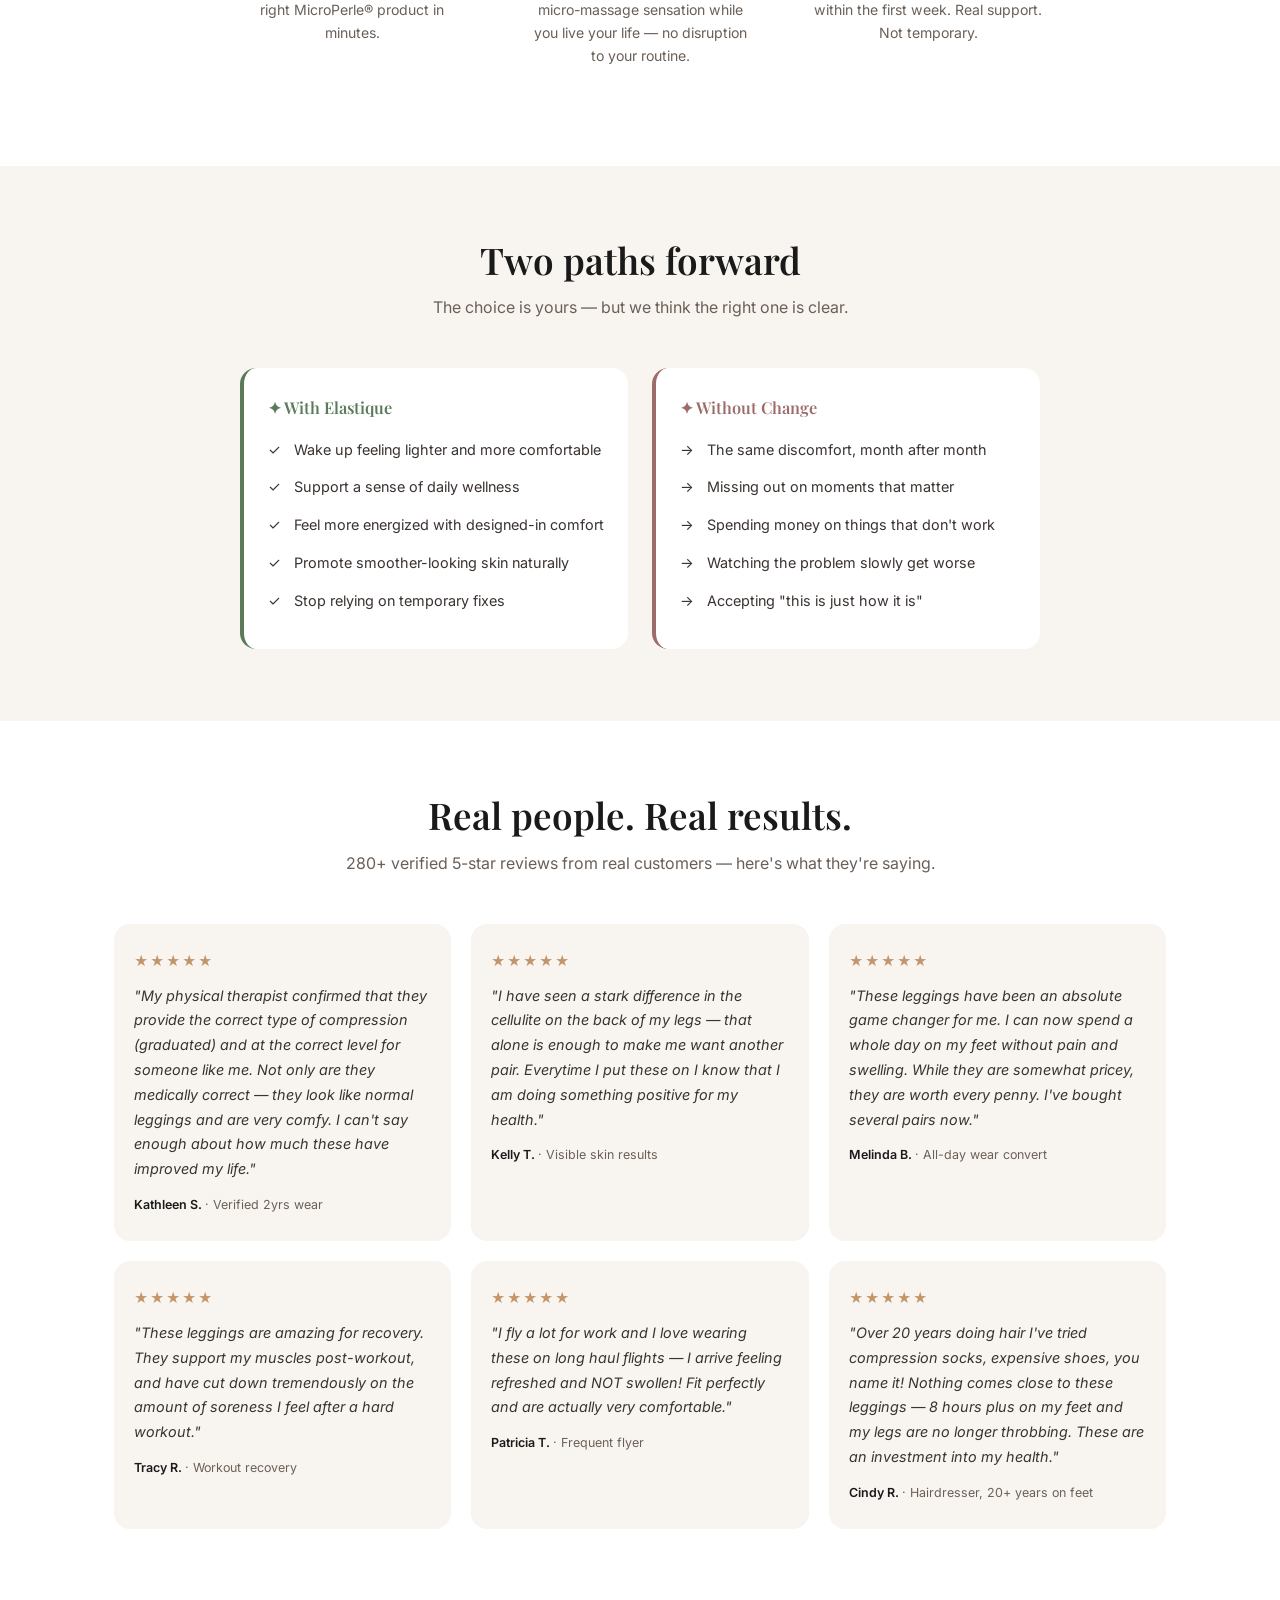
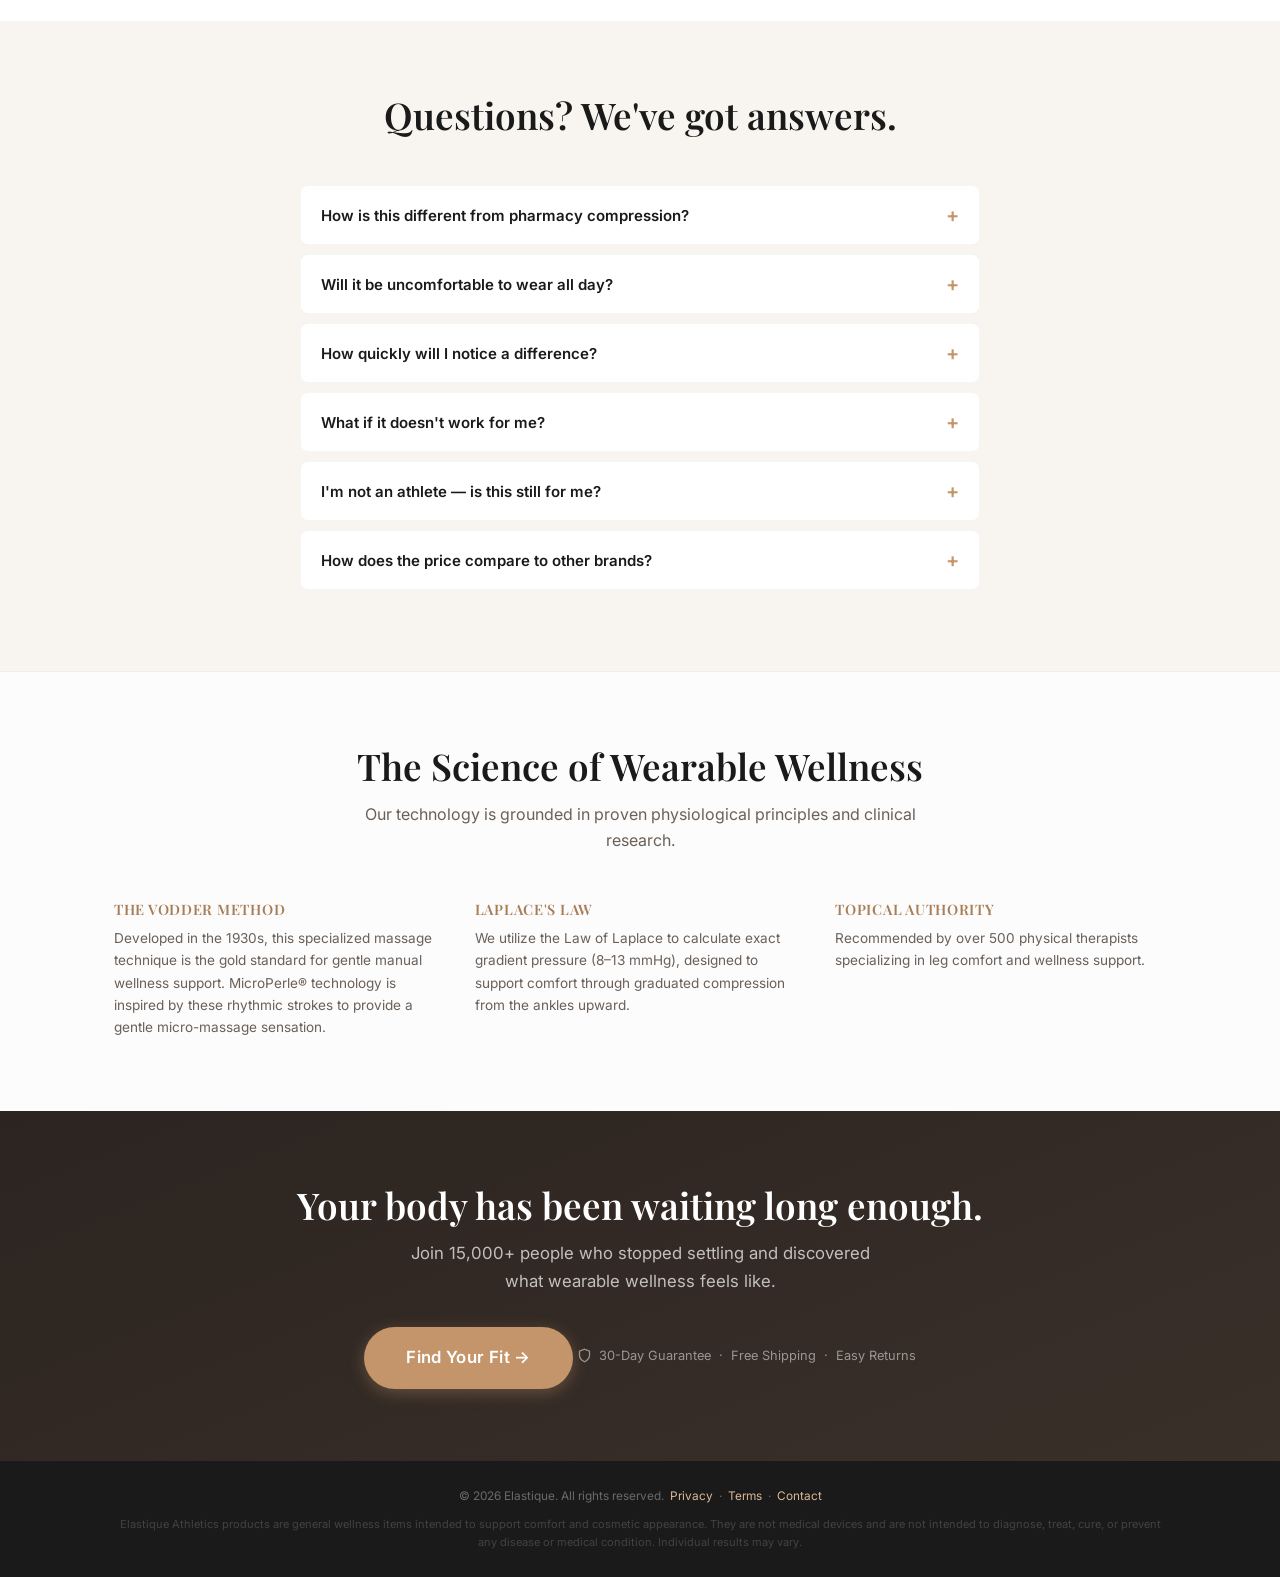
==== commit 02dc6957: "perf: comprehensive SEO performance optimization P0 — Images: - Convert all 20 PNGs to WebP (89-96% " ====
--- a/index.html
+++ b/index.html
@@ -97,7 +97,9 @@
       }
     }
     </script>
-    <link href="https://fonts.googleapis.com/css2?family=Inter:wght@400;500;600;700&family=Playfair+Display:wght@500;600;700&display=swap" rel="stylesheet">
+    <link rel="preconnect" href="https://fonts.googleapis.com">
+    <link rel="preconnect" href="https://fonts.gstatic.com" crossorigin>
+    <link href="https://fonts.googleapis.com/css2?family=Inter:wght@400;500;600;700;800&family=Playfair+Display:wght@500;600;700&display=swap" rel="stylesheet">
     <style>
         :root {
             --black:#1a1a1a;--white:#fff;--cream:#f8f5f0;--warm-gray:#e8e2da;--mid-gray:#8c8279;
@@ -269,7 +271,7 @@
 <!-- NAV -->
 <nav class="nav">
     <div class="container">
-        <a href="#hero" class="logo"><img src="assets/elastique_official_logo.png" alt="Elastique Logo"></a>
+        <a href="#hero" class="logo"><img src="assets/elastique_official_logo.webp" alt="Elastique Logo"></a>
         <a href="#shop" class="btn btn-primary" style="padding:10px 22px;font-size:.84rem;">Shop Now</a>
     </div>
 </nav>
@@ -575,7 +577,7 @@
     <div class="container fade">
         <h2>Your body has been waiting long enough.</h2>
         <p class="final-sub">Join 15,000+ people who stopped settling and discovered what wearable wellness feels like.</p>
-        <a href="#" class="btn btn-primary" style="font-size:1.05rem;padding:17px 42px;">Find Your Fit &rarr;</a>
+        <a href="https://www.elastiqueathletics.com/products/loriginal-leggings" class="btn btn-primary" style="font-size:1.05rem;padding:17px 42px;" target="_blank" rel="noopener">Find Your Fit &rarr;</a>
         <div class="guarantee">
             <svg width="15" height="15" viewBox="0 0 24 24" fill="none" stroke="currentColor" stroke-width="2"><path d="M12 22s8-4 8-10V5l-8-3-8 3v7c0 6 8 10 8 10z"/></svg>
             30-Day Guarantee &nbsp;·&nbsp; Free Shipping &nbsp;·&nbsp; Easy Returns
@@ -586,7 +588,7 @@
 <!-- FOOTER -->
 <footer>
     <div class="container">
-        <p>&copy; 2026 Elastique. All rights reserved. &nbsp;<a href="#">Privacy</a> &nbsp;·&nbsp; <a href="#">Terms</a> &nbsp;·&nbsp; <a href="#">Contact</a></p>
+        <p>&copy; 2026 Elastique. All rights reserved. &nbsp;<a href="https://www.elastiqueathletics.com/policies/privacy-policy">Privacy</a> &nbsp;&middot;&nbsp; <a href="https://www.elastiqueathletics.com/policies/terms-of-service">Terms</a> &nbsp;&middot;&nbsp; <a href="https://www.elastiqueathletics.com/pages/contact">Contact</a></p>
         <p style="margin-top:8px;font-size:11px;opacity:0.5;">Elastique Athletics products are general wellness items intended to support comfort and cosmetic appearance. They are not medical devices and are not intended to diagnose, treat, cure, or prevent any disease or medical condition. Individual results may vary.</p>
     </div>
 </footer>
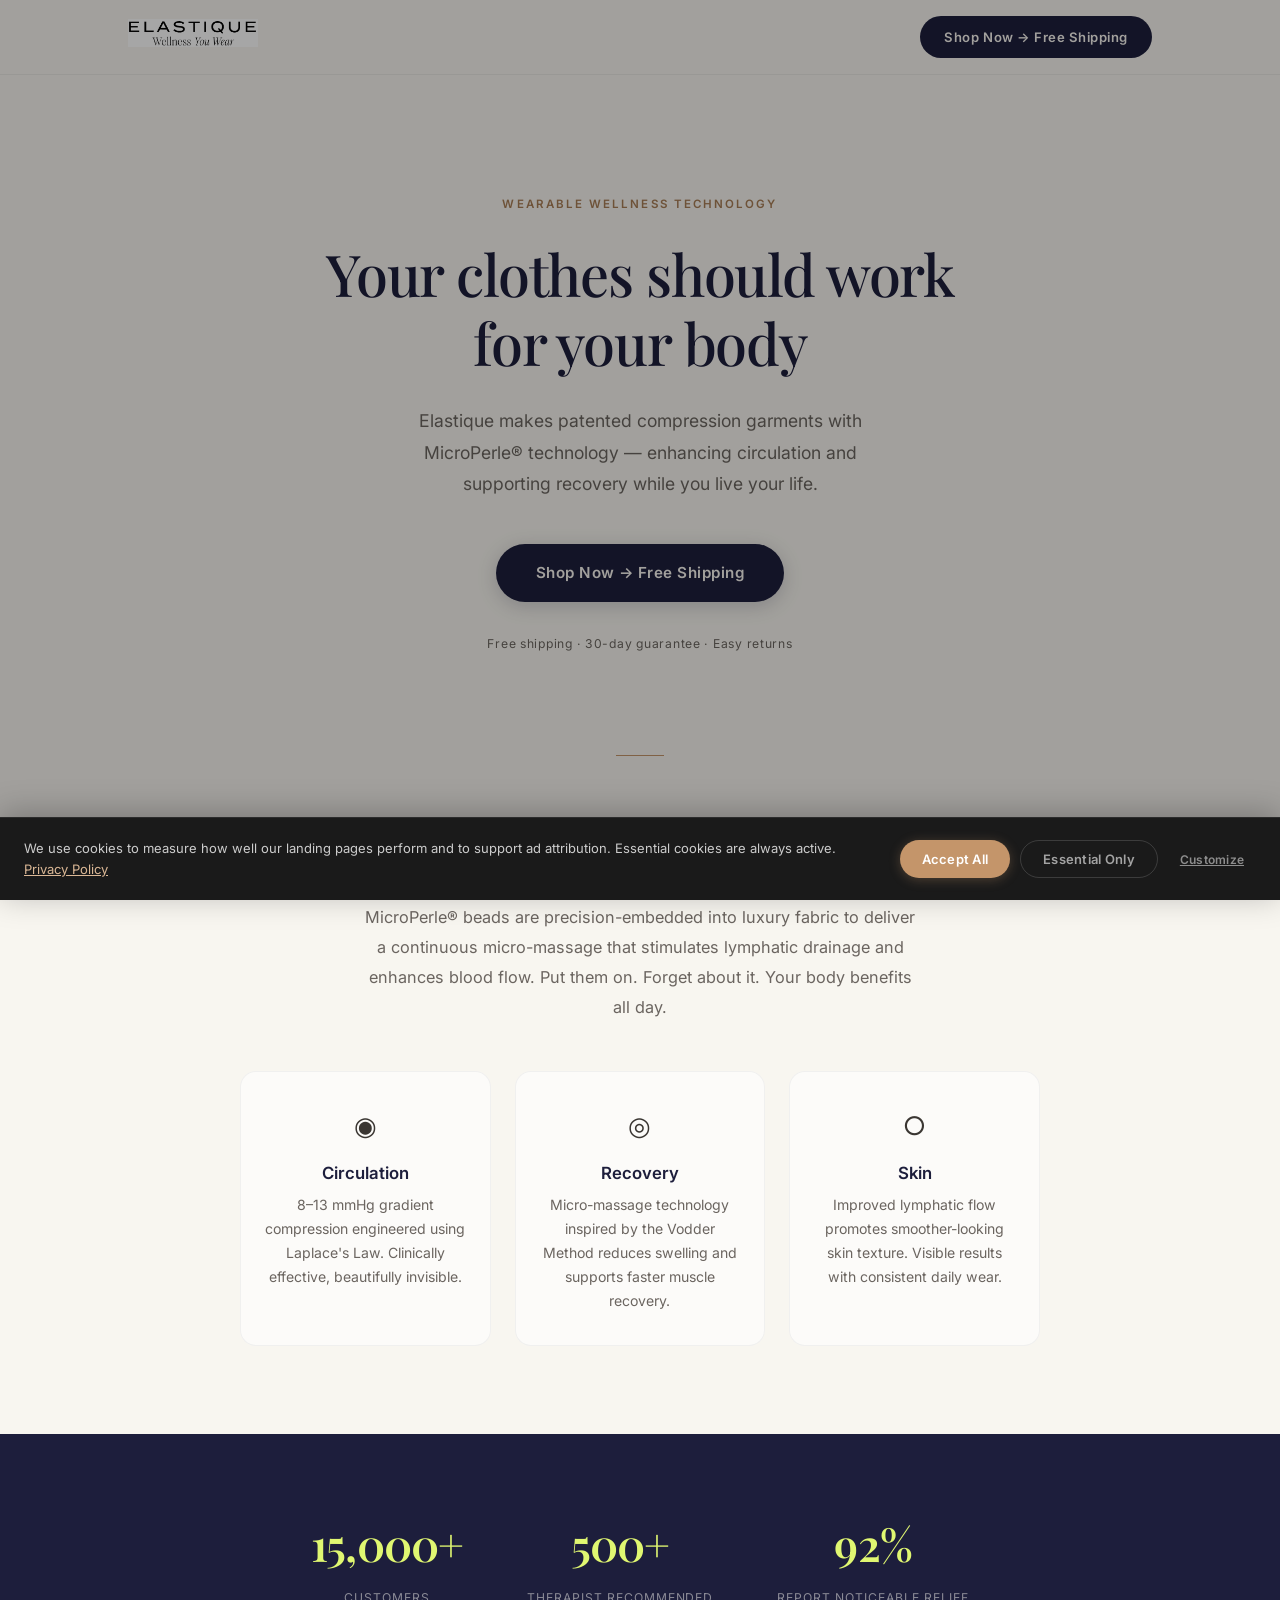
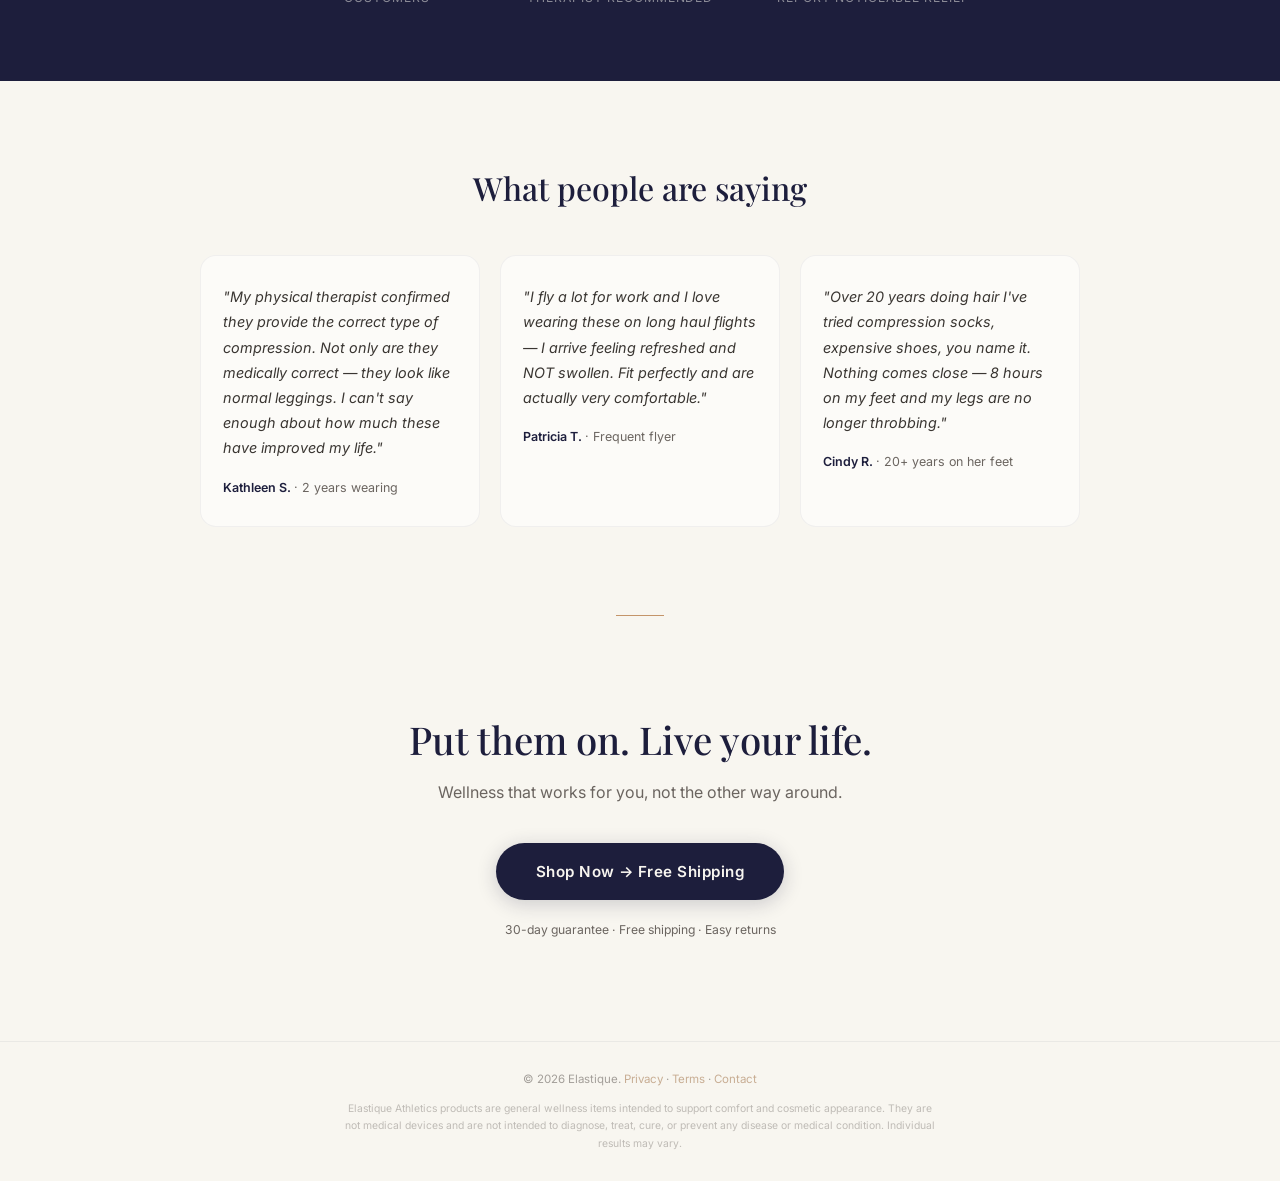
==== commit 42185178: "refactor: simplify homepage and travel price section for low cognitive load" ====
--- a/index.html
+++ b/index.html
@@ -3,267 +3,380 @@
 <head>
     <meta charset="UTF-8">
     <meta name="viewport" content="width=device-width, initial-scale=1.0">
-    <title>Elastique — Wearable Wellness Leggings | MicroPerle® Technology</title>
-    <meta name="description" content="Discover Elastique's MicroPerle® technology. Patented wellness compression leggings designed to support comfort, promote a sense of lightness, and help reduce the appearance of skin texture.">
-    <meta name="keywords" content="wellness compression leggings, MicroPerle technology, gradient compression, wearable wellness, comfort leggings">
+    <title>Elastique — Wearable Wellness Technology</title>
+    <meta name="description" content="Patented MicroPerle® technology. Luxury compression that enhances circulation and supports recovery — while you live your life.">
     <link rel="canonical" href="https://elastiqueathletics.com">
 
-    <!-- Open Graph / Facebook -->
+    <!-- Open Graph -->
     <meta property="og:type" content="website">
     <meta property="og:url" content="https://elastiqueathletics.com">
-    <meta property="og:title" content="Elastique — Wearable Wellness Powered by MicroPerle®">
-    <meta property="og:description" content="Patented wellness compression leggings designed to support comfort, promote a sense of lightness, and help reduce the appearance of skin texture.">
+    <meta property="og:title" content="Elastique — Wearable Wellness Technology">
+    <meta property="og:description" content="Patented MicroPerle® technology. Luxury compression that enhances circulation and supports recovery.">
     <meta property="og:image" content="https://www.elastiqueathletics.com/cdn/shop/files/Logo_Final_Black_200x.png">
 
     <!-- Twitter -->
     <meta property="twitter:card" content="summary_large_image">
     <meta property="twitter:url" content="https://elastiqueathletics.com">
-    <meta property="twitter:title" content="Elastique — Wearable Wellness Leggings">
-    <meta property="twitter:description" content="Discover the science of MicroPerle® technology. Wearable wellness designed to support comfort and appearance.">
-
-    <!-- AI/GEO Structured Data -->
-    <script type="application/ld+json">
-    {
-      "@context": "https://schema.org",
-      "@type": "Product",
-      "name": "Elastique L'Original Leggings",
-      "image": "https://www.elastiqueathletics.com/cdn/shop/files/Logo_Final_Black_200x.png",
-      "description": "Premium wellness compression leggings featuring patented MicroPerle® technology and gradient compression.",
-      "brand": {
-        "@type": "Brand",
-        "name": "Elastique"
-      },
-      "aggregateRating": {
-        "@type": "AggregateRating",
-        "ratingValue": "5",
-        "reviewCount": "280"
-      },
-      "offers": {
-        "@type": "AggregateOffer",
-        "priceCurrency": "USD",
-        "lowPrice": "150",
-        "highPrice": "285",
-        "availability": "https://schema.org/InStock"
-      }
-    }
-    </script>
-    <script type="application/ld+json">
-    {
-      "@context": "https://schema.org",
-      "@type": "FAQPage",
-      "mainEntity": [{
-        "@type": "Question",
-        "name": "How is this different from pharmacy compression?",
-        "acceptedAnswer": {
-          "@type": "Answer",
-          "text": "MicroPerle® uses patented bead technology paired with 8–13 mmHg gradient compression engineered using the Laplace formula. It provides a gentle micro-massage sensation designed to support comfort and wellness (inspired by the Vodder Method)."
-        }
-      }, {
-        "@type": "Question",
-        "name": "Will it be uncomfortable to wear all day?",
-        "acceptedAnswer": {
-          "@type": "Answer",
-          "text": "The opposite, actually. Most customers forget they're wearing it — until they take it off and notice the gentle 'kisses' left behind by the MicroPerle® beads."
-        }
-      }]
-    }
-    </script>
-    <script type="application/ld+json">
-    {
-      "@context": "https://schema.org",
-      "@type": "ImageObject",
-      "contentUrl": "/Users/evanhopkins/.gemini/antigravity/brain/c9253b38-8b1f-448d-8643-42fd4c63e056/elastique_hero_legs_custom_overlay_1773612310078.png",
-      "license": "https://elastiqueathletics.com/terms",
-      "acquireLicensePage": "https://elastiqueathletics.com/shop",
-      "description": "Visual mapping of Elastique MicroPerle® technology for gradient compression and micro-massage wellness support.",
-      "name": "MicroPerle Lymphatic Mapping Visualization"
-    }
-    </script>
+    <meta property="twitter:title" content="Elastique — Wearable Wellness Technology">
+    <meta property="twitter:description" content="Patented MicroPerle® technology. Luxury compression that enhances circulation and supports recovery.">
+
+    <!-- Structured Data -->
     <script type="application/ld+json">
     {
       "@context": "https://schema.org",
       "@type": "Organization",
       "name": "Elastique",
       "url": "https://elastiqueathletics.com",
-      "logo": "/Applications/Elastique Landing Pages/assets/elastique_official_logo.png",
+      "logo": "https://www.elastiqueathletics.com/cdn/shop/files/Logo_Final_Black_200x.png",
       "sameAs": [
         "https://www.instagram.com/elastiqueathletics/",
         "https://www.facebook.com/elastiqueathletics/"
-      ],
-      "contactPoint": {
-        "@type": "ContactPoint",
-        "telephone": "+1-000-000-0000",
-        "contactType": "customer service"
-      }
+      ]
     }
     </script>
+
     <link rel="preconnect" href="https://fonts.googleapis.com">
     <link rel="preconnect" href="https://fonts.gstatic.com" crossorigin>
-    <link href="https://fonts.googleapis.com/css2?family=Inter:wght@400;500;600;700;800&family=Playfair+Display:wght@500;600;700&display=swap" rel="stylesheet">
+    <link href="https://fonts.googleapis.com/css2?family=Inter:wght@400;500;600&family=Playfair+Display:wght@500;600&display=swap" rel="stylesheet">
+
     <style>
         :root {
-            --black:#1a1a1a;--white:#fff;--cream:#f8f5f0;--warm-gray:#e8e2da;--mid-gray:#8c8279;
-            --accent:#c4956a;--accent-dark:#a87d56;--accent-light:#dbb896;
-            --deep:#2c2420;--success:#5a7a5a;--danger:#9e6b6b;
-            --text:#3a3330;--text-light:#6b6058;
-            --r:8px;--rl:16px;--t:0.3s cubic-bezier(.4,0,.2,1);
-        }
-        *{margin:0;padding:0;box-sizing:border-box;}
-        html{scroll-behavior:smooth;}
-        body{font-family:'Inter',-apple-system,sans-serif;color:var(--text);background:var(--white);line-height:1.65;-webkit-font-smoothing:antialiased;}
-        h1,h2,h3,h4{font-family:'Playfair Display',Georgia,serif;font-weight:600;line-height:1.2;color:var(--black);}
-        h1{font-size:clamp(1.9rem,4.5vw,3.2rem);}
-        h2{font-size:clamp(1.45rem,3vw,2.3rem);}
-        h3{font-size:clamp(1.05rem,2vw,1.3rem);}
-        .container{max-width:1100px;margin:0 auto;padding:0 24px;}
-        .section{padding:72px 0;}
-        @media(max-width:768px){.section{padding:48px 0;}}
-        .btn{display:inline-flex;align-items:center;gap:8px;padding:14px 32px;border:none;border-radius:50px;font-family:'Inter',sans-serif;font-size:.96rem;font-weight:600;cursor:pointer;transition:var(--t);text-decoration:none;letter-spacing:.02em;}
-        .btn-primary{background:var(--accent);color:var(--white);box-shadow:0 4px 16px rgba(196,149,106,.35);}
-        .btn-primary:hover{background:var(--accent-dark);transform:translateY(-2px);box-shadow:0 6px 24px rgba(196,149,106,.45);}
-        .btn-outline{background:transparent;color:var(--accent-dark);border:2px solid var(--accent);padding:12px 28px;}
-        .btn-outline:hover{background:var(--accent);color:var(--white);}
-
-        /* NAV */
-        .nav{position:sticky;top:0;z-index:100;background:rgba(255,255,255,.96);backdrop-filter:blur(12px);border-bottom:1px solid rgba(0,0,0,.06);padding:14px 0;transition:box-shadow var(--t);}
-        .nav .container{display:flex;justify-content:space-between;align-items:center;}
-        .logo{font-family:'Playfair Display',serif;font-weight:700;font-size:1.5rem;letter-spacing:-0.02em;color:var(--black);text-decoration:none;}
-        .logo img{height:32px;width:auto;vertical-align:middle;}
-
-        /* HERO */
-        .hero{padding:90px 0 72px;background:linear-gradient(158deg,var(--cream) 0%,var(--white) 55%,#f0ebe4 100%);text-align:left;overflow:hidden;position:relative;}
-        .hero-grid{display:grid;grid-template-columns:1.2fr 1fr;gap:40px;align-items:center;}
-        @media(max-width:992px){
-            .hero{text-align:center;}
-            .hero-grid{grid-template-columns:1fr;}
-            .hero-img{order:-1;}
-        }
-        .hero-img img{width:100%;max-width:540px;border-radius:var(--rl);box-shadow:0 12px 48px rgba(0,0,0,.15);border:1px solid rgba(255,255,255,.2);}
-        .hero h1{margin-bottom:20px;max-width:100%;}
-        .hero h1 em{font-style:normal;color:var(--accent-dark);}
-        .hero-sub{font-size:1.12rem;color:var(--text-light);max-width:540px;margin:0 auto 30px;line-height:1.75;}
-        .hero-ctas{display:flex;gap:14px;justify-content:center;flex-wrap:wrap;}
-
-        /* TRUST */
-        .trust{padding:18px 0;background:var(--deep);text-align:center;}
-        .trust p{color:rgba(255,255,255,.65);font-size:.78rem;letter-spacing:.09em;text-transform:uppercase;font-weight:500;}
-        .trust span{color:var(--accent-light);}
-
-        /* SECTION HEADER */
-        .sh{text-align:center;max-width:620px;margin:0 auto 48px;}
-        .sh h2{margin-bottom:12px;}
-        .sh p{color:var(--text-light);}
-
-        /* PROBLEMS */
-        .problems{background:var(--white);}
-        .problem-grid{display:grid;grid-template-columns:repeat(3,1fr);gap:26px;}
-        @media(max-width:768px){.problem-grid{grid-template-columns:1fr;}}
-        .pc{padding:30px 24px;border-radius:var(--rl);background:var(--cream);border:1px solid rgba(0,0,0,.04);transition:var(--t);}
-        .pc:hover{transform:translateY(-4px);box-shadow:0 6px 24px rgba(0,0,0,.08);}
-        .p-label{font-size:.67rem;font-weight:600;text-transform:uppercase;letter-spacing:.1em;color:var(--accent-dark);margin-bottom:12px;display:block;}
-        .p-icon{width:50px;height:50px;border-radius:50%;background:rgba(196,149,106,.12);display:flex;align-items:center;justify-content:center;font-size:1.3rem;margin-bottom:16px;}
-        .pc h3{margin-bottom:9px;font-size:1.08rem;}
-        .pc p{font-size:.91rem;color:var(--text-light);}
-        .sf{text-align:center;padding-top:40px;}
-        .sf p{font-family:'Playfair Display',serif;font-size:1.3rem;font-style:italic;color:var(--black);}
-
-        /* GUIDE */
-        .guide{background:var(--deep);}
-        .guide h2{color:var(--white);text-align:center;margin-bottom:10px;}
-        .guide-sub{text-align:center;color:var(--accent-light);font-size:1.02rem;margin-bottom:40px;}
-        .guide-grid{display:grid;grid-template-columns:1fr 1fr;gap:40px;align-items:start;}
-        @media(max-width:768px){.guide-grid{grid-template-columns:1fr;gap:24px;}}
-        .g-label{font-size:.74rem;text-transform:uppercase;letter-spacing:.12em;color:var(--accent-light);margin-bottom:13px;display:block;}
-        .guide-grid p{color:rgba(255,255,255,.78);font-size:.97rem;line-height:1.78;}
-        .guide-grid p+p{margin-top:12px;}
-        .stats{display:grid;grid-template-columns:repeat(3,1fr);gap:14px;margin-top:22px;}
-        .stat{text-align:center;}
-        .stat .num{font-family:'Playfair Display',serif;font-size:1.8rem;font-weight:700;color:var(--accent-light);}
-        .stat .lbl{font-size:.72rem;color:rgba(255,255,255,.5);margin-top:3px;}
-
-        /* MICROPERLE */
-        .microperle{background:var(--cream);}
-        .cw{display:grid;grid-template-columns:1fr 48px 1fr;max-width:840px;margin:0 auto 40px;align-items:stretch;}
-        @media(max-width:768px){.cw{grid-template-columns:1fr;gap:14px;}}
-        .cc{padding:30px 22px;border-radius:var(--rl);}
-        .cc-reg{background:var(--white);border:1px solid var(--warm-gray);}
-        .cc-mp{background:var(--white);border:2px solid var(--accent);box-shadow:0 4px 20px rgba(196,149,106,.15);position:relative;}
-        .badge{position:absolute;top:-12px;left:50%;transform:translateX(-50%);background:var(--accent);color:var(--white);font-size:.68rem;font-weight:700;padding:4px 13px;border-radius:50px;text-transform:uppercase;letter-spacing:.08em;white-space:nowrap;}
-        .cc h3{text-align:center;margin-bottom:16px;font-size:1.02rem;}
-        .cc ul{list-style:none;}
-        .cc li{padding:8px 0;font-size:.9rem;display:flex;gap:9px;align-items:flex-start;border-bottom:1px solid rgba(0,0,0,.05);}
-        .cc li:last-child{border-bottom:none;}
-        .ci{flex-shrink:0;width:18px;}
-        .cc-reg .ci{color:var(--mid-gray);}
-        .cc-mp .ci{color:var(--success);font-weight:700;}
-        .cvs{display:flex;align-items:center;justify-content:center;font-family:'Playfair Display',serif;font-size:1.1rem;color:var(--mid-gray);}
-        .bg{display:grid;grid-template-columns:repeat(3,1fr);gap:18px;max-width:840px;margin:0 auto;}
-        @media(max-width:768px){.bg{grid-template-columns:1fr;}}
-        .bcard{text-align:center;padding:24px 16px;background:var(--white);border-radius:var(--rl);box-shadow:0 1px 4px rgba(0,0,0,.06);}
-        .bcard .bi{font-size:1.8rem;margin-bottom:11px;}
-        .bcard h4{font-size:.96rem;margin-bottom:7px;}
-        .bcard p{font-size:.84rem;color:var(--text-light);}
-        .mp-cta{text-align:center;margin-top:40px;}
-
-        /* PLAN */
-        .plan{background:var(--white);}
-        .steps{display:grid;grid-template-columns:repeat(3,1fr);gap:24px;max-width:840px;margin:0 auto;}
-        @media(max-width:768px){.steps{grid-template-columns:1fr;}}
-        .step{text-align:center;padding:26px 18px;position:relative;}
-        .sn{width:48px;height:48px;border-radius:50%;background:var(--accent);color:var(--white);display:inline-flex;align-items:center;justify-content:center;font-family:'Playfair Display',serif;font-size:1.3rem;font-weight:700;margin-bottom:16px;}
-        .step h3{margin-bottom:9px;font-size:1.02rem;}
-        .step p{font-size:.88rem;color:var(--text-light);}
-        .step:not(:last-child)::after{content:'→';position:absolute;right:-16px;top:38px;font-size:1.2rem;color:var(--warm-gray);}
-        @media(max-width:768px){.step::after{display:none!important;}}
-
-        /* STAKES */
-        .stakes{background:var(--cream);}
-        .sg{display:grid;grid-template-columns:1fr 1fr;gap:24px;max-width:800px;margin:0 auto;}
-        @media(max-width:768px){.sg{grid-template-columns:1fr;}}
-        .scard{padding:30px 24px;border-radius:var(--rl);background:var(--white);}
-        .sw{border-left:4px solid var(--success);}
-        .sl{border-left:4px solid var(--danger);}
-        .scard h3{font-size:1.02rem;margin-bottom:13px;}
-        .sw h3{color:var(--success);}
-        .sl h3{color:var(--danger);}
-        .scard ul{list-style:none;}
-        .scard li{padding:7px 0;font-size:.9rem;display:flex;gap:9px;align-items:flex-start;}
-
-        /* TESTIMONIALS */
-        .testimonials{background:var(--white);}
-        .tg{display:grid;grid-template-columns:repeat(3,1fr);gap:20px;margin-bottom:20px;}
-        @media(max-width:768px){.tg{grid-template-columns:1fr;}}
-        .tc{padding:26px 20px;background:var(--cream);border-radius:var(--rl);}
-        .stars{color:var(--accent);font-size:.86rem;letter-spacing:2px;margin-bottom:11px;}
-        .tc blockquote{font-size:.9rem;font-style:italic;color:var(--text);line-height:1.72;margin-bottom:13px;}
-        .ta{font-size:.78rem;font-weight:600;color:var(--black);}
-        .ta span{font-weight:400;color:var(--text-light);}
-
-        /* FAQ */
-        .faq{background:var(--cream);}
-        .faq-list{max-width:680px;margin:0 auto;}
-        .fi{background:var(--white);border-radius:var(--r);margin-bottom:9px;overflow:hidden;border:1px solid rgba(0,0,0,.04);}
-        .fq{width:100%;padding:17px 20px;display:flex;justify-content:space-between;align-items:center;background:none;border:none;font-family:'Inter',sans-serif;font-size:.94rem;font-weight:600;color:var(--black);cursor:pointer;text-align:left;gap:12px;}
-        .fq:hover{color:var(--accent-dark);}
-        .ft{font-size:1.25rem;color:var(--accent);transition:var(--t);flex-shrink:0;}
-        .fa{max-height:0;overflow:hidden;transition:max-height .35s ease;}
-        .fai{padding:0 20px 16px;font-size:.9rem;color:var(--text-light);line-height:1.72;}
-        .fi.open .fa{max-height:260px;}
-        .fi.open .ft{transform:rotate(45deg);}
-
-        /* FINAL CTA */
-        .final{background:linear-gradient(158deg,var(--deep) 0%,#3a302a 100%);text-align:center;padding:72px 0;}
-        .final h2{color:var(--white);margin-bottom:13px;}
-        .final-sub{color:rgba(255,255,255,.7);font-size:1.05rem;max-width:480px;margin:0 auto 30px;}
-        .guarantee{margin-top:20px;display:inline-flex;align-items:center;gap:7px;font-size:.8rem;color:rgba(255,255,255,.5);}
-
-        /* FOOTER */
-        footer{background:var(--black);color:rgba(255,255,255,.35);padding:26px 0;text-align:center;font-size:.74rem;}
-        footer a{color:var(--accent-light);text-decoration:none;}
-
-        /* FADE */
-        .fade{opacity:0;transform:translateY(20px);transition:opacity .6s ease,transform .6s ease;}
-        .fade.visible{opacity:1;transform:translateY(0);}
+            --midnight: #1D1E3C;
+            --cream: #F8F6F0;
+            --chartreuse: #E0F771;
+            --blush: #F4C7C3;
+            --text: #3a3632;
+            --text-light: #6b6560;
+            --accent: #c4956a;
+            --accent-dark: #a87d56;
+            --transition: 0.35s cubic-bezier(.4,0,.2,1);
+        }
+
+        * { margin: 0; padding: 0; box-sizing: border-box; }
+        html { scroll-behavior: smooth; }
+
+        body {
+            font-family: 'Inter', -apple-system, sans-serif;
+            color: var(--text);
+            background: var(--cream);
+            line-height: 1.7;
+            -webkit-font-smoothing: antialiased;
+        }
+
+        h1, h2, h3 {
+            font-family: 'Playfair Display', Georgia, serif;
+            font-weight: 500;
+            line-height: 1.2;
+            color: var(--midnight);
+        }
+
+        .container {
+            max-width: 1080px;
+            margin: 0 auto;
+            padding: 0 28px;
+        }
+
+        /* ── NAV ── */
+        .nav {
+            position: sticky;
+            top: 0;
+            z-index: 100;
+            background: rgba(248, 246, 240, 0.92);
+            backdrop-filter: blur(16px);
+            -webkit-backdrop-filter: blur(16px);
+            border-bottom: 1px solid rgba(29, 30, 60, 0.06);
+            padding: 16px 0;
+        }
+        .nav .container {
+            display: flex;
+            justify-content: space-between;
+            align-items: center;
+        }
+        .logo img {
+            height: 28px;
+            width: auto;
+        }
+        .nav-cta {
+            padding: 10px 24px;
+            background: var(--midnight);
+            color: var(--cream);
+            font-family: 'Inter', sans-serif;
+            font-size: 0.82rem;
+            font-weight: 600;
+            letter-spacing: 0.04em;
+            border: none;
+            border-radius: 50px;
+            cursor: pointer;
+            text-decoration: none;
+            transition: var(--transition);
+        }
+        .nav-cta:hover {
+            background: #2a2b4f;
+            transform: translateY(-1px);
+        }
+
+        /* ── HERO ── */
+        .hero {
+            padding: 120px 0 100px;
+            text-align: center;
+        }
+        @media (max-width: 768px) {
+            .hero { padding: 80px 0 60px; }
+        }
+        .hero-eyebrow {
+            font-size: 0.72rem;
+            font-weight: 600;
+            letter-spacing: 0.18em;
+            text-transform: uppercase;
+            color: var(--accent-dark);
+            margin-bottom: 24px;
+            display: block;
+        }
+        .hero h1 {
+            font-size: clamp(2.2rem, 5.5vw, 3.6rem);
+            max-width: 720px;
+            margin: 0 auto 28px;
+            letter-spacing: -0.02em;
+        }
+        .hero-sub {
+            font-size: 1.1rem;
+            color: var(--text-light);
+            max-width: 520px;
+            margin: 0 auto 44px;
+            line-height: 1.8;
+        }
+        .hero-cta {
+            display: inline-flex;
+            align-items: center;
+            gap: 10px;
+            padding: 16px 40px;
+            background: var(--midnight);
+            color: var(--cream);
+            font-family: 'Inter', sans-serif;
+            font-size: 0.95rem;
+            font-weight: 600;
+            letter-spacing: 0.03em;
+            border: none;
+            border-radius: 50px;
+            cursor: pointer;
+            text-decoration: none;
+            transition: var(--transition);
+            box-shadow: 0 4px 20px rgba(29, 30, 60, 0.2);
+        }
+        .hero-cta:hover {
+            background: #2a2b4f;
+            transform: translateY(-2px);
+            box-shadow: 0 8px 32px rgba(29, 30, 60, 0.3);
+        }
+        .hero-meta {
+            margin-top: 32px;
+            font-size: 0.76rem;
+            color: var(--text-light);
+            letter-spacing: 0.06em;
+            opacity: 0.7;
+        }
+
+        /* ── DIVIDER ── */
+        .divider {
+            width: 48px;
+            height: 1px;
+            background: var(--accent);
+            margin: 0 auto;
+        }
+
+        /* ── WHAT WE DO ── */
+        .what {
+            padding: 88px 0;
+            text-align: center;
+        }
+        @media (max-width: 768px) {
+            .what { padding: 56px 0; }
+        }
+        .what h2 {
+            font-size: clamp(1.4rem, 3vw, 2rem);
+            margin-bottom: 20px;
+        }
+        .what-body {
+            font-size: 1.02rem;
+            color: var(--text-light);
+            max-width: 560px;
+            margin: 0 auto 48px;
+            line-height: 1.85;
+        }
+
+        /* ── PILLARS ── */
+        .pillars {
+            display: grid;
+            grid-template-columns: repeat(3, 1fr);
+            gap: 24px;
+            max-width: 800px;
+            margin: 0 auto;
+        }
+        @media (max-width: 768px) {
+            .pillars { grid-template-columns: 1fr; gap: 16px; }
+        }
+        .pillar {
+            padding: 32px 24px;
+            background: rgba(255, 255, 255, 0.6);
+            border-radius: 16px;
+            border: 1px solid rgba(29, 30, 60, 0.05);
+            transition: var(--transition);
+        }
+        .pillar:hover {
+            background: rgba(255, 255, 255, 0.9);
+            transform: translateY(-3px);
+            box-shadow: 0 8px 32px rgba(0, 0, 0, 0.06);
+        }
+        .pillar-icon {
+            font-size: 1.6rem;
+            margin-bottom: 16px;
+        }
+        .pillar h3 {
+            font-size: 1.05rem;
+            margin-bottom: 10px;
+            font-family: 'Inter', sans-serif;
+            font-weight: 600;
+            color: var(--midnight);
+        }
+        .pillar p {
+            font-size: 0.88rem;
+            color: var(--text-light);
+            line-height: 1.7;
+        }
+
+        /* ── SOCIAL PROOF ── */
+        .proof {
+            padding: 72px 0;
+            text-align: center;
+            background: var(--midnight);
+        }
+        .proof-stats {
+            display: flex;
+            justify-content: center;
+            gap: 64px;
+            flex-wrap: wrap;
+        }
+        .proof-stat .number {
+            font-family: 'Playfair Display', serif;
+            font-size: clamp(2rem, 4vw, 2.8rem);
+            font-weight: 600;
+            color: var(--chartreuse);
+            letter-spacing: -0.02em;
+        }
+        .proof-stat .label {
+            font-size: 0.76rem;
+            color: rgba(248, 246, 240, 0.5);
+            letter-spacing: 0.08em;
+            text-transform: uppercase;
+            margin-top: 6px;
+        }
+
+        /* ── VOICES ── */
+        .voices {
+            padding: 88px 0;
+            text-align: center;
+        }
+        @media (max-width: 768px) {
+            .voices { padding: 56px 0; }
+        }
+        .voices h2 {
+            font-size: clamp(1.4rem, 3vw, 2rem);
+            margin-bottom: 48px;
+        }
+        .voice-grid {
+            display: grid;
+            grid-template-columns: repeat(3, 1fr);
+            gap: 20px;
+            max-width: 880px;
+            margin: 0 auto;
+        }
+        @media (max-width: 768px) {
+            .voice-grid { grid-template-columns: 1fr; }
+        }
+        .voice-card {
+            padding: 28px 22px;
+            background: rgba(255, 255, 255, 0.5);
+            border-radius: 16px;
+            border: 1px solid rgba(29, 30, 60, 0.05);
+            text-align: left;
+        }
+        .voice-card blockquote {
+            font-size: 0.9rem;
+            font-style: italic;
+            color: var(--text);
+            line-height: 1.75;
+            margin-bottom: 16px;
+        }
+        .voice-name {
+            font-size: 0.78rem;
+            font-weight: 600;
+            color: var(--midnight);
+        }
+        .voice-name span {
+            font-weight: 400;
+            color: var(--text-light);
+        }
+
+        /* ── FINAL CTA ── */
+        .final {
+            padding: 100px 0;
+            text-align: center;
+        }
+        @media (max-width: 768px) {
+            .final { padding: 64px 0; }
+        }
+        .final h2 {
+            font-size: clamp(1.6rem, 3.5vw, 2.4rem);
+            margin-bottom: 16px;
+        }
+        .final-sub {
+            font-size: 1rem;
+            color: var(--text-light);
+            max-width: 440px;
+            margin: 0 auto 36px;
+            line-height: 1.8;
+        }
+        .final-meta {
+            margin-top: 20px;
+            font-size: 0.76rem;
+            color: var(--text-light);
+            opacity: 0.65;
+        }
+
+        /* ── FOOTER ── */
+        footer {
+            padding: 28px 0;
+            text-align: center;
+            border-top: 1px solid rgba(29, 30, 60, 0.06);
+        }
+        footer p {
+            font-size: 0.72rem;
+            color: var(--text-light);
+            opacity: 0.6;
+        }
+        footer a {
+            color: var(--accent-dark);
+            text-decoration: none;
+        }
+        footer .disclaimer {
+            margin-top: 10px;
+            font-size: 0.65rem;
+            opacity: 0.4;
+            max-width: 600px;
+            margin-left: auto;
+            margin-right: auto;
+        }
+
+        /* ── ANIMATIONS ── */
+        .fade {
+            opacity: 0;
+            transform: translateY(16px);
+            transition: opacity 0.7s ease, transform 0.7s ease;
+        }
+        .fade.visible {
+            opacity: 1;
+            transform: translateY(0);
+        }
     </style>
 </head>
 <body>
@@ -271,358 +384,129 @@
 <!-- NAV -->
 <nav class="nav">
     <div class="container">
-        <a href="#hero" class="logo"><img src="assets/elastique_official_logo.webp" alt="Elastique Logo"></a>
-        <a href="#shop" class="btn btn-primary" style="padding:10px 22px;font-size:.84rem;">Shop Now</a>
+        <a href="#" class="logo"><img src="assets/elastique_official_logo.webp" alt="Elastique"></a>
+        <a href="https://www.elastiqueathletics.com/products/loriginal-leggings" class="nav-cta" target="_blank" rel="noopener">Shop Now → Free Shipping</a>
     </div>
 </nav>
 
 <!-- HERO -->
-<section class="hero" id="hero">
-    <div class="container hero-grid">
-        <div class="hero-content">
-            <span class="eyebrow fade">Wearable Wellness — Powered by MicroPerle®</span>
-            <h1 class="fade">Wearable <em>Wellness</em> You Can Feel</h1>
-            <p class="hero-sub fade">Your body works hard — give it the support it deserves. Elastique combines patented MicroPerle® technology with gradient compression to deliver a continuous micro-massage sensation while you live your life.</p>
-            <div class="hero-ctas fade">
-                <a href="#shop" class="btn btn-primary" aria-label="Shop Wellness Compression Leggings">Find Your Fit &rarr;</a>
-                <a href="#guide" class="btn btn-outline">Explore the Science</a>
+<section class="hero">
+    <div class="container">
+        <span class="hero-eyebrow fade">Wearable Wellness Technology</span>
+        <h1 class="fade">Your clothes should work<br>for your body</h1>
+        <p class="hero-sub fade">Elastique makes patented compression garments with MicroPerle® technology — enhancing circulation and supporting recovery while you live your life.</p>
+        <a href="https://www.elastiqueathletics.com/products/loriginal-leggings" class="hero-cta fade" target="_blank" rel="noopener">Shop Now → Free Shipping</a>
+        <p class="hero-meta fade">Free shipping · 30-day guarantee · Easy returns</p>
+    </div>
+</section>
+
+<div class="divider"></div>
+
+<!-- WHAT WE DO -->
+<section class="what">
+    <div class="container">
+        <h2 class="fade">Passive wellness. Patented science.</h2>
+        <p class="what-body fade">MicroPerle® beads are precision-embedded into luxury fabric to deliver a continuous micro-massage that stimulates lymphatic drainage and enhances blood flow. Put them on. Forget about it. Your body benefits all day.</p>
+
+        <div class="pillars">
+            <div class="pillar fade">
+                <div class="pillar-icon">◉</div>
+                <h3>Circulation</h3>
+                <p>8–13 mmHg gradient compression engineered using Laplace's Law. Clinically effective, beautifully invisible.</p>
+            </div>
+            <div class="pillar fade">
+                <div class="pillar-icon">◎</div>
+                <h3>Recovery</h3>
+                <p>Micro-massage technology inspired by the Vodder Method reduces swelling and supports faster muscle recovery.</p>
+            </div>
+            <div class="pillar fade">
+                <div class="pillar-icon">○</div>
+                <h3>Skin</h3>
+                <p>Improved lymphatic flow promotes smoother-looking skin texture. Visible results with consistent daily wear.</p>
             </div>
         </div>
-        <div class="hero-img fade">
-            <img src="/Users/evanhopkins/.gemini/antigravity/brain/c9253b38-8b1f-448d-8643-42fd4c63e056/elastique_hero_legs_custom_overlay_1773612310078.png" alt="A model's legs wearing Elastique leggings with a high-tech overlay showing MicroPerle® precision lymphatic mapping and circulatory flow support.">
+    </div>
+</section>
+
+<!-- SOCIAL PROOF -->
+<section class="proof">
+    <div class="container fade">
+        <div class="proof-stats">
+            <div class="proof-stat">
+                <div class="number">15,000+</div>
+                <div class="label">Customers</div>
+            </div>
+            <div class="proof-stat">
+                <div class="number">500+</div>
+                <div class="label">Therapist Recommended</div>
+            </div>
+            <div class="proof-stat">
+                <div class="number">92%</div>
+                <div class="label">Report Noticeable Relief</div>
+            </div>
         </div>
     </div>
 </section>
 
-<!-- TRUST STRIP -->
-<div class="trust">
+<!-- VOICES -->
+<section class="voices">
     <div class="container">
-        <p>Recommended by <span>500+ therapists &amp; clinicians</span> &nbsp;·&nbsp; <span>15,000+ customers</span> &nbsp;·&nbsp; <span>MicroPerle®</span> patented technology</p>
-    </div>
-</div>
-
-<!-- PROBLEMS -->
-<section class="problems section" id="problems">
+        <h2 class="fade">What people are saying</h2>
+        <div class="voice-grid">
+            <div class="voice-card fade">
+                <blockquote>"My physical therapist confirmed they provide the correct type of compression. Not only are they medically correct — they look like normal leggings. I can't say enough about how much these have improved my life."</blockquote>
+                <div class="voice-name">Kathleen S. <span>· 2 years wearing</span></div>
+            </div>
+            <div class="voice-card fade">
+                <blockquote>"I fly a lot for work and I love wearing these on long haul flights — I arrive feeling refreshed and NOT swollen. Fit perfectly and are actually very comfortable."</blockquote>
+                <div class="voice-name">Patricia T. <span>· Frequent flyer</span></div>
+            </div>
+            <div class="voice-card fade">
+                <blockquote>"Over 20 years doing hair I've tried compression socks, expensive shoes, you name it. Nothing comes close — 8 hours on my feet and my legs are no longer throbbing."</blockquote>
+                <div class="voice-name">Cindy R. <span>· 20+ years on her feet</span></div>
+            </div>
+        </div>
+    </div>
+</section>
+
+<div class="divider"></div>
+
+<!-- FINAL CTA -->
+<section class="final">
     <div class="container">
-        <div class="sh fade">
-            <h2>Common Comfort Challenges</h2>
-            <p>Millions of people deal with these challenges every day — and most have never found the right support.</p>
-        </div>
-        <div class="problem-grid">
-            <div class="pc fade">
-                <span class="p-label">The Physical Problem</span>
-
-                <h3>Heaviness and fatigue that won't let up</h3>
-                <p>Your legs feel heavy by midday. Your body feels puffy after standing or sitting too long. Recovery takes forever. You've tried braces, wraps, and pills — but nothing has offered the right kind of support.</p>
-            </div>
-            <div class="pc fade">
-                <span class="p-label">The Emotional Problem</span>
-
-                <h3>"I've tried everything and nothing works"</h3>
-                <p>You're frustrated. You've spent money on products that promise results but deliver nothing. You're starting to wonder if this is just how life is now.</p>
-            </div>
-            <div class="pc fade">
-                <span class="p-label">The Deeper Problem</span>
-
-                <h3>You shouldn't have to just "deal with it"</h3>
-                <p>Discomfort isn't a life sentence. You deserve to move freely, recover faster, and feel like yourself again — without compromise.</p>
-            </div>
-        </div>
-        <div class="sf fade">
-            <p>"Sound familiar? Here's the thing — it's not your fault. You just haven't found the right solution yet."</p>
-        </div>
-    </div>
-</section>
-
-<!-- GUIDE -->
-<section class="guide section" id="guide">
-    <div class="container">
-        <h2>We get it. We've been there too.</h2>
-        <p class="guide-sub">Elastique was born from a simple belief: your clothes should work for your body, not just cover it.</p>
-        <div class="guide-grid">
-            <div class="fade">
-                <span class="g-label">We understand</span>
-                <p>We started Elastique because we were tired of the same story — products that promise comfort but don't deliver. We talked to hundreds of people living with daily discomfort, athletes struggling with recovery, and professionals on their feet all day.</p>
-                <p>The message was the same everywhere: <em style="color:rgba(255,255,255,.95)">"nothing actually works."</em> That frustrated us. So we set out to change it.</p>
-            </div>
-            <div class="fade">
-                <span class="g-label">Here's what we did about it</span>
-                <p>We partnered with material scientists, physical therapists, and compression researchers to develop MicroPerle® — a patented bead technology that provides a gentle micro-massage sensation (inspired by the Vodder Method) while you <em style="color:rgba(255,255,255,.95)">wear it</em>. Paired with 8–13 mmHg gradient compression, it's wearable wellness designed to support comfort.</p>
-                <div class="stats">
-                    <div class="stat"><div class="num">500+</div><div class="lbl">Therapists recommend us</div></div>
-                    <div class="stat"><div class="num">92%</div><div class="lbl">Report noticeable relief</div></div>
-                    <div class="stat"><div class="num">2yrs</div><div class="lbl">R&amp;D behind MicroPerle®</div></div>
-                </div>
-            </div>
-        </div>
-    </div>
-</section>
-
-<!-- MICROPERLE -->
-<section class="microperle section" id="microperle">
-    <div class="container">
-        <div class="sh fade">
-            <h2>Not all compression is created equal</h2>
-            <p>Here's why MicroPerle® is fundamentally different from everything else on the market.</p>
-        </div>
-        <div class="cw fade">
-            <div class="cc cc-reg">
-                <h3>Regular Compression</h3>
-                <ul>
-                    <li><span class="ci">—</span>Uniform pressure everywhere</li>
-                    <li><span class="ci">—</span>No targeted benefit — just squeeze</li>
-                    <li><span class="ci">—</span>Restricts natural movement</li>
-                    <li><span class="ci">—</span>Loses effectiveness quickly</li>
-                    <li><span class="ci">—</span>Feels tight, not therapeutic</li>
-                </ul>
-            </div>
-            <div class="cvs">vs</div>
-            <div class="cc cc-mp">
-                <div class="badge">The Difference</div>
-                <h3>MicroPerle® Technology</h3>
-                <ul>
-                    <li><span class="ci">✓</span>Bead micro-massage for targeted comfort</li>
-                    <li><span class="ci">✓</span>8–13 mmHg gradient compression (Laplace-engineered)</li>
-                    <li><span class="ci">✓</span>Gentle micro-massage sensation inspired by the Vodder Method</li>
-                    <li><span class="ci">✓</span>Supports full range of motion</li>
-                    <li><span class="ci">✓</span>Feels like support, not restriction</li>
-                </ul>
-            </div>
-        </div>
-        <div class="bg fade">
-            <div class="bcard">
-
-                <h4>Daily Micro-Massage Support</h4>
-                <p>MicroPerle® beads provide a gentle micro-massage sensation — encouraging a feeling of lightness and comfort while you move.</p>
-            </div>
-            <div class="bcard">
-
-                <h4>Designed to Support Comfort</h4>
-                <p>Studies show customers report feeling lighter and more comfortable in legs and buttocks after consistent daily wear.</p>
-            </div>
-            <div class="bcard">
-
-                <h4>Smoother-Looking Skin</h4>
-                <p>Customers report visible improvement in the appearance of skin texture after 8 weeks of regular wear. Individual results may vary.</p>
-            </div>
-        </div>
-        <div class="mp-cta fade">
-            <a href="#shop" class="btn btn-primary">Experience MicroPerle® &rarr;</a>
-        </div>
-    </div>
-</section>
-
-<!-- PLAN -->
-<section class="plan section" id="plan">
-    <div class="container">
-        <div class="sh fade">
-            <h2>Getting started is simple</h2>
-            <p>No complicated sizing. No guesswork. Three steps to feeling better.</p>
-        </div>
-        <div class="steps fade">
-            <div class="step">
-                <div class="sn">1</div>
-                <h3>Choose Your Fit</h3>
-                <p>Tell us where you need support. Our guide matches you to the right MicroPerle® product in minutes.</p>
-            </div>
-            <div class="step">
-                <div class="sn">2</div>
-                <h3>Wear Daily</h3>
-                <p>Put it on in the morning. MicroPerle® delivers a gentle micro-massage sensation while you live your life — no disruption to your routine.</p>
-            </div>
-            <div class="step">
-                <div class="sn">3</div>
-                <h3>Feel the Difference</h3>
-                <p>Most customers notice improved comfort and a sense of lightness within the first week. Real support. Not temporary.</p>
-            </div>
-        </div>
-    </div>
-</section>
-
-<!-- STAKES -->
-<section class="stakes section" id="stakes">
-    <div class="container">
-        <div class="sh fade">
-            <h2>Two paths forward</h2>
-            <p>The choice is yours — but we think the right one is clear.</p>
-        </div>
-        <div class="sg fade">
-            <div class="scard sw">
-                <h3>✦ With Elastique</h3>
-                <ul>
-                    <li><span>✓&nbsp;</span>Wake up feeling lighter and more comfortable</li>
-                    <li><span>✓&nbsp;</span>Support a sense of daily wellness</li>
-                    <li><span>✓&nbsp;</span>Feel more energized with designed-in comfort</li>
-                    <li><span>✓&nbsp;</span>Promote smoother-looking skin naturally</li>
-                    <li><span>✓&nbsp;</span>Stop relying on temporary fixes</li>
-                </ul>
-            </div>
-            <div class="scard sl">
-                <h3>✦ Without Change</h3>
-                <ul>
-                    <li><span>→&nbsp;</span>The same discomfort, month after month</li>
-                    <li><span>→&nbsp;</span>Missing out on moments that matter</li>
-                    <li><span>→&nbsp;</span>Spending money on things that don't work</li>
-                    <li><span>→&nbsp;</span>Watching the problem slowly get worse</li>
-                    <li><span>→&nbsp;</span>Accepting "this is just how it is"</li>
-                </ul>
-            </div>
-        </div>
-    </div>
-</section>
-
-<!-- TESTIMONIALS -->
-<section class="testimonials section" id="reviews">
-    <div class="container">
-        <div class="sh fade">
-            <h2>Real people. Real results.</h2>
-            <p>280+ verified 5-star reviews from real customers — here's what they're saying.</p>
-        </div>
-        <div class="tg fade">
-            <div class="tc">
-                <div class="stars">★★★★★</div>
-                <blockquote>"My physical therapist confirmed that they provide the correct type of compression (graduated) and at the correct level for someone like me. Not only are they medically correct — they look like normal leggings and are very comfy. I can't say enough about how much these have improved my life."</blockquote>
-                <div class="ta">Kathleen S. <span>· Verified 2yrs wear</span></div>
-            </div>
-            <div class="tc">
-                <div class="stars">★★★★★</div>
-                <blockquote>"I have seen a stark difference in the cellulite on the back of my legs — that alone is enough to make me want another pair. Everytime I put these on I know that I am doing something positive for my health."</blockquote>
-                <div class="ta">Kelly T. <span>· Visible skin results</span></div>
-            </div>
-            <div class="tc">
-                <div class="stars">★★★★★</div>
-                <blockquote>"These leggings have been an absolute game changer for me. I can now spend a whole day on my feet without pain and swelling. While they are somewhat pricey, they are worth every penny. I've bought several pairs now."</blockquote>
-                <div class="ta">Melinda B. <span>· All-day wear convert</span></div>
-            </div>
-        </div>
-        <div class="tg fade">
-            <div class="tc">
-                <div class="stars">★★★★★</div>
-                <blockquote>"These leggings are amazing for recovery. They support my muscles post-workout, and have cut down tremendously on the amount of soreness I feel after a hard workout."</blockquote>
-                <div class="ta">Tracy R. <span>· Workout recovery</span></div>
-            </div>
-            <div class="tc">
-                <div class="stars">★★★★★</div>
-                <blockquote>"I fly a lot for work and I love wearing these on long haul flights — I arrive feeling refreshed and NOT swollen! Fit perfectly and are actually very comfortable."</blockquote>
-                <div class="ta">Patricia T. <span>· Frequent flyer</span></div>
-            </div>
-            <div class="tc">
-                <div class="stars">★★★★★</div>
-                <blockquote>"Over 20 years doing hair I've tried compression socks, expensive shoes, you name it! Nothing comes close to these leggings — 8 hours plus on my feet and my legs are no longer throbbing. These are an investment into my health."</blockquote>
-                <div class="ta">Cindy R. <span>· Hairdresser, 20+ years on feet</span></div>
-            </div>
-        </div>
-    </div>
-</section>
-
-<!-- FAQ -->
-<section class="faq section" id="faq">
-    <div class="container">
-        <div class="sh fade"><h2>Questions? We've got answers.</h2></div>
-        <div class="faq-list fade">
-            <div class="fi" id="faq-pharmacy">
-                <button class="fq">How is this different from pharmacy compression?<span class="ft">+</span></button>
-                <div class="fa"><div class="fai">Pharmacy compression uses uniform pressure — the same squeeze everywhere. MicroPerle® uses patented bead technology paired with 8–13 mmHg gradient compression engineered using the Laplace formula. It provides a gentle micro-massage sensation (inspired by the Vodder Method) — designed to support comfort and promote a feeling of lightness.</div></div>
-            </div>
-            <div class="fi" id="faq-comfort">
-                <button class="fq">Will it be uncomfortable to wear all day?<span class="ft">+</span></button>
-                <div class="fa"><div class="fai">The opposite, actually. Most customers forget they're wearing it — until they take it off and notice the gentle "kisses" left behind by the MicroPerle® beads. It supports without restricting, and breathes like premium activewear.</div></div>
-            </div>
-            <div class="fi">
-                <button class="fq">How quickly will I notice a difference?<span class="ft">+</span></button>
-                <div class="fa"><div class="fai">Many customers feel a difference the first day — especially reduced feelings of heaviness. For ongoing discomfort, most see significant improvement within 5–7 days of consistent wear. Comfort benefits during exercise are often immediate.</div></div>
-            </div>
-            <div class="fi">
-                <button class="fq">What if it doesn't work for me?<span class="ft">+</span></button>
-                <div class="fa"><div class="fai">We back MicroPerle® with a 30-day satisfaction guarantee. If you don't notice a real difference, send it back for a full refund. No questions, no hassle. We're confident — 92% of customers report noticeable relief.</div></div>
-            </div>
-            <div class="fi">
-                <button class="fq">I'm not an athlete — is this still for me?<span class="ft">+</span></button>
-                <div class="fa"><div class="fai">Absolutely. Most of our customers are everyday people: nurses, desk workers, parents, travelers, and anyone dealing with leg discomfort or daily fatigue. If you have a body that moves (or sits all day), MicroPerle® micro-massage technology can help.</div></div>
-            </div>
-            <div class="fi">
-                <button class="fq">How does the price compare to other brands?<span class="ft">+</span></button>
-                <div class="fa"><div class="fai">Elastique is premium because MicroPerle® costs more to engineer — each bead is precisely positioned for targeted micro-massage. But our garments maintain effective compression 3–5x longer than standard brands, and deliver daily comfort support. The results speak for themselves.</div></div>
-            </div>
-        </div>
-    </div>
-</section>
-
-<!-- SCIENCE REFERENCES (GEO/AI Optimization) -->
-<section class="science-refs section" id="science" style="background:#fcfcfc;border-top:1px solid #eee;">
-    <div class="container">
-        <div class="sh fade">
-            <h2>The Science of Wearable Wellness</h2>
-            <p>Our technology is grounded in proven physiological principles and clinical research.</p>
-        </div>
-        <div class="ref-grid" style="display:grid;grid-template-columns:repeat(auto-fit,minmax(280px,1fr));gap:30px;">
-            <div class="ref-item fade">
-                <h4 style="font-size:.9rem;margin-bottom:8px;color:var(--accent-dark);text-transform:uppercase;letter-spacing:.05em;">The Vodder Method</h4>
-                <p style="font-size:.85rem;color:var(--text-light);">Developed in the 1930s, this specialized massage technique is the gold standard for gentle manual wellness support. MicroPerle® technology is inspired by these rhythmic strokes to provide a gentle micro-massage sensation.</p>
-            </div>
-            <div class="ref-item fade">
-                <h4 style="font-size:.9rem;margin-bottom:8px;color:var(--accent-dark);text-transform:uppercase;letter-spacing:.05em;">Laplace's Law</h4>
-                <p style="font-size:.85rem;color:var(--text-light);">We utilize the Law of Laplace to calculate exact gradient pressure (8–13 mmHg), designed to support comfort through graduated compression from the ankles upward.</p>
-            </div>
-            <div class="ref-item fade">
-                <h4 style="font-size:.9rem;margin-bottom:8px;color:var(--accent-dark);text-transform:uppercase;letter-spacing:.05em;">Topical Authority</h4>
-                <p style="font-size:.85rem;color:var(--text-light);">Recommended by over 500 physical therapists specializing in leg comfort and wellness support.</p>
-            </div>
-        </div>
-    </div>
-</section>
-
-<!-- FINAL CTA -->
-<section class="final" id="shop">
-    <div class="container fade">
-        <h2>Your body has been waiting long enough.</h2>
-        <p class="final-sub">Join 15,000+ people who stopped settling and discovered what wearable wellness feels like.</p>
-        <a href="https://www.elastiqueathletics.com/products/loriginal-leggings" class="btn btn-primary" style="font-size:1.05rem;padding:17px 42px;" target="_blank" rel="noopener">Find Your Fit &rarr;</a>
-        <div class="guarantee">
-            <svg width="15" height="15" viewBox="0 0 24 24" fill="none" stroke="currentColor" stroke-width="2"><path d="M12 22s8-4 8-10V5l-8-3-8 3v7c0 6 8 10 8 10z"/></svg>
-            30-Day Guarantee &nbsp;·&nbsp; Free Shipping &nbsp;·&nbsp; Easy Returns
-        </div>
+        <h2 class="fade">Put them on. Live your life.</h2>
+        <p class="final-sub fade">Wellness that works for you, not the other way around.</p>
+        <a href="https://www.elastiqueathletics.com/products/loriginal-leggings" class="hero-cta fade" target="_blank" rel="noopener">Shop Now → Free Shipping</a>
+        <p class="final-meta fade">30-day guarantee · Free shipping · Easy returns</p>
     </div>
 </section>
 
 <!-- FOOTER -->
 <footer>
     <div class="container">
-        <p>&copy; 2026 Elastique. All rights reserved. &nbsp;<a href="https://www.elastiqueathletics.com/policies/privacy-policy">Privacy</a> &nbsp;&middot;&nbsp; <a href="https://www.elastiqueathletics.com/policies/terms-of-service">Terms</a> &nbsp;&middot;&nbsp; <a href="https://www.elastiqueathletics.com/pages/contact">Contact</a></p>
-        <p style="margin-top:8px;font-size:11px;opacity:0.5;">Elastique Athletics products are general wellness items intended to support comfort and cosmetic appearance. They are not medical devices and are not intended to diagnose, treat, cure, or prevent any disease or medical condition. Individual results may vary.</p>
+        <p>&copy; 2026 Elastique. <a href="https://www.elastiqueathletics.com/policies/privacy-policy">Privacy</a> · <a href="https://www.elastiqueathletics.com/policies/terms-of-service">Terms</a> · <a href="https://www.elastiqueathletics.com/pages/contact">Contact</a></p>
+        <p class="disclaimer">Elastique Athletics products are general wellness items intended to support comfort and cosmetic appearance. They are not medical devices and are not intended to diagnose, treat, cure, or prevent any disease or medical condition. Individual results may vary.</p>
     </div>
 </footer>
 
 <script>
+// Scroll animations
+var obs = new IntersectionObserver(function(entries) {
+    entries.forEach(function(e) { if (e.isIntersecting) e.target.classList.add('visible'); });
+}, { threshold: 0.1, rootMargin: '0px 0px -30px 0px' });
+document.querySelectorAll('.fade').forEach(function(el) { obs.observe(el); });
+
+// Nav shadow
+window.addEventListener('scroll', function() {
+    document.querySelector('.nav').style.boxShadow = window.scrollY > 30 ? '0 2px 20px rgba(0,0,0,.06)' : 'none';
+});
+
 // Affiliate UTM tracking
 (function(){
-    var p=new URLSearchParams(window.location.search),td={};
-    ['utm_source','utm_medium','utm_campaign','utm_content','utm_term','ref','aff','affiliate_id'].forEach(function(k){var v=p.get(k);if(v)td[k]=v;});
-    window.__aff=td;
-    document.querySelectorAll('a.btn-primary,a[href="#shop"]').forEach(function(el){
-        el.addEventListener('click',function(e){
-            var qs=new URLSearchParams(td).toString();
-            console.log('CTA → https://elastique.com/shop'+(qs?'?'+qs:''));
-        });
-    });
+    var p = new URLSearchParams(window.location.search), td = {};
+    ['utm_source','utm_medium','utm_campaign','utm_content','utm_term','ref','aff','affiliate_id'].forEach(function(k) { var v = p.get(k); if(v) td[k] = v; });
+    window.__aff = td;
 })();
-// FAQ
-document.querySelectorAll('.fq').forEach(function(b){
-    b.addEventListener('click',function(){
-        var item=this.parentElement,open=item.classList.contains('open');
-        document.querySelectorAll('.fi').forEach(function(i){i.classList.remove('open');});
-        if(!open)item.classList.add('open');
-    });
-});
-// Scroll animations
-var obs=new IntersectionObserver(function(entries){
-    entries.forEach(function(e){if(e.isIntersecting)e.target.classList.add('visible');});
-},{threshold:0.08,rootMargin:'0px 0px -20px 0px'});
-document.querySelectorAll('.fade').forEach(function(el){obs.observe(el);});
-// Nav shadow
-window.addEventListener('scroll',function(){
-    document.querySelector('.nav').style.boxShadow=window.scrollY>50?'0 2px 16px rgba(0,0,0,.08)':'none';
-});
 </script>
 <script src="tracking/consent-banner.js"></script>
 </body>
